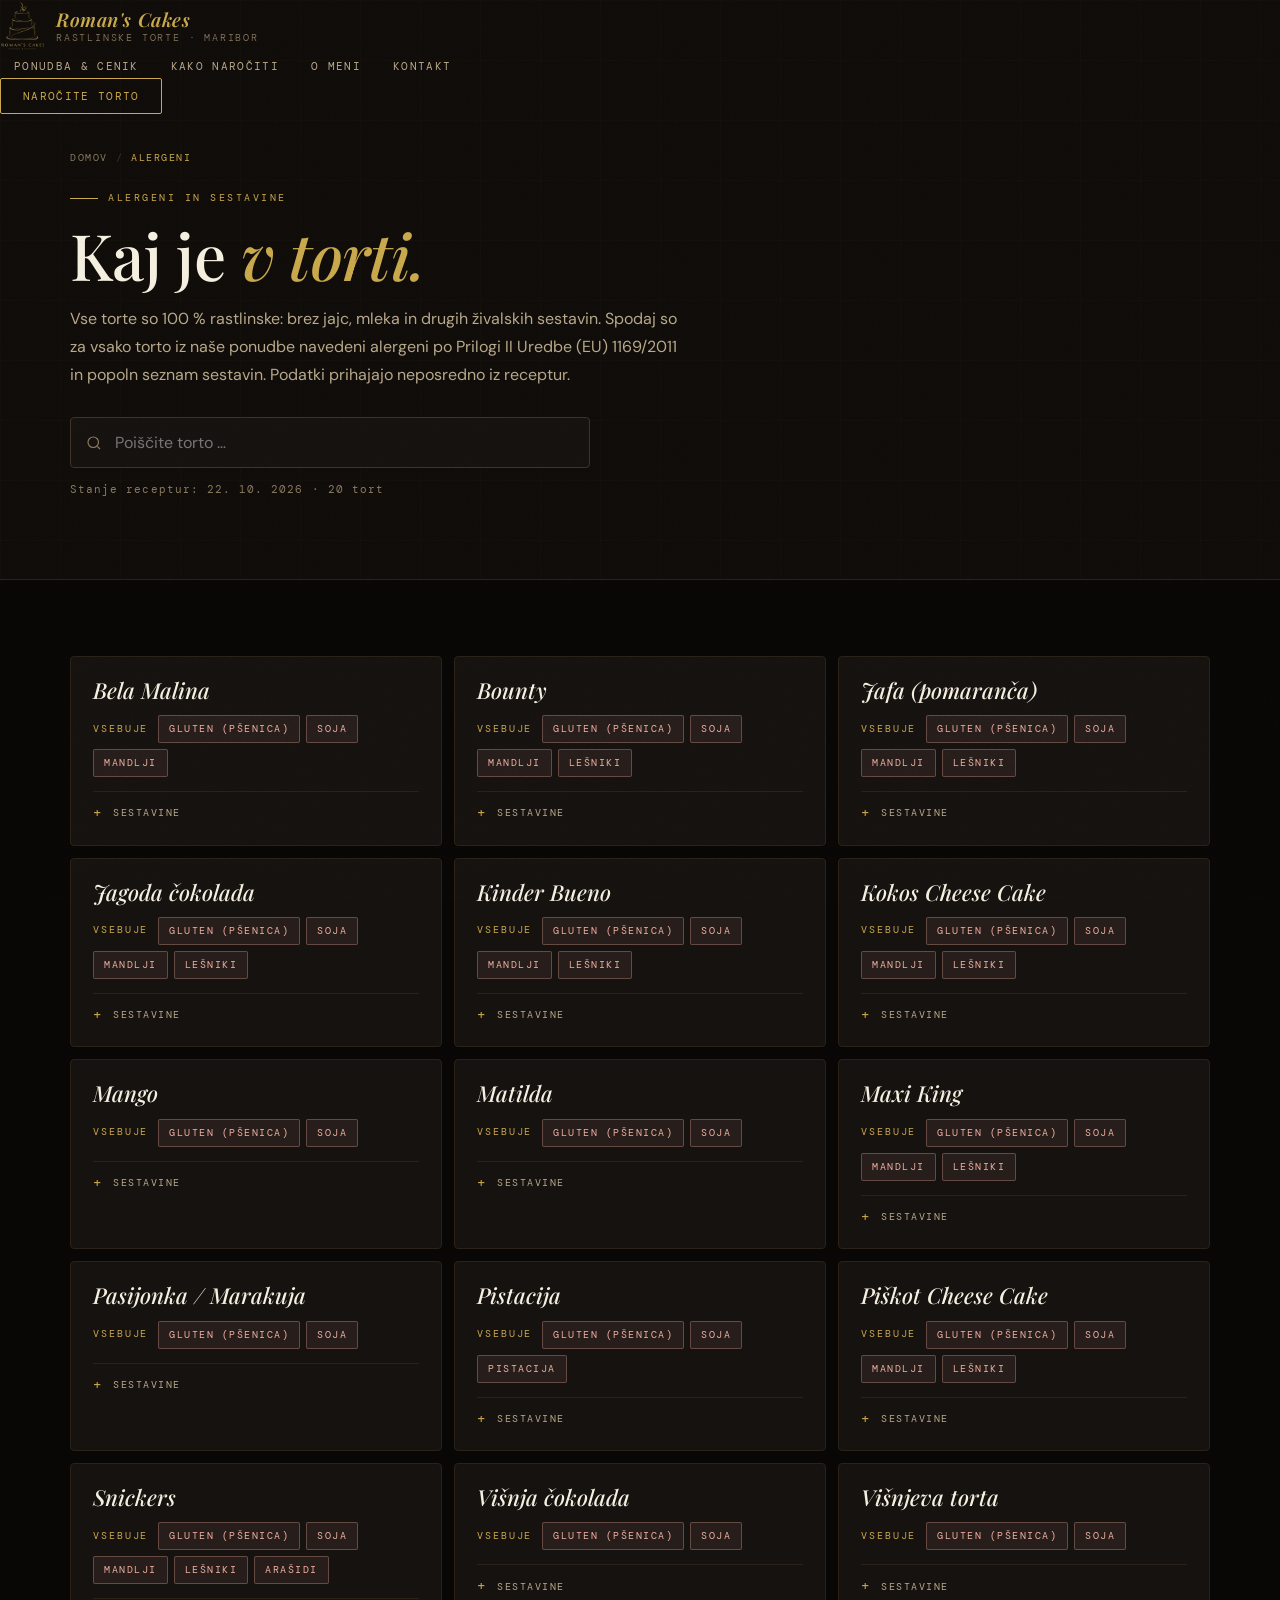
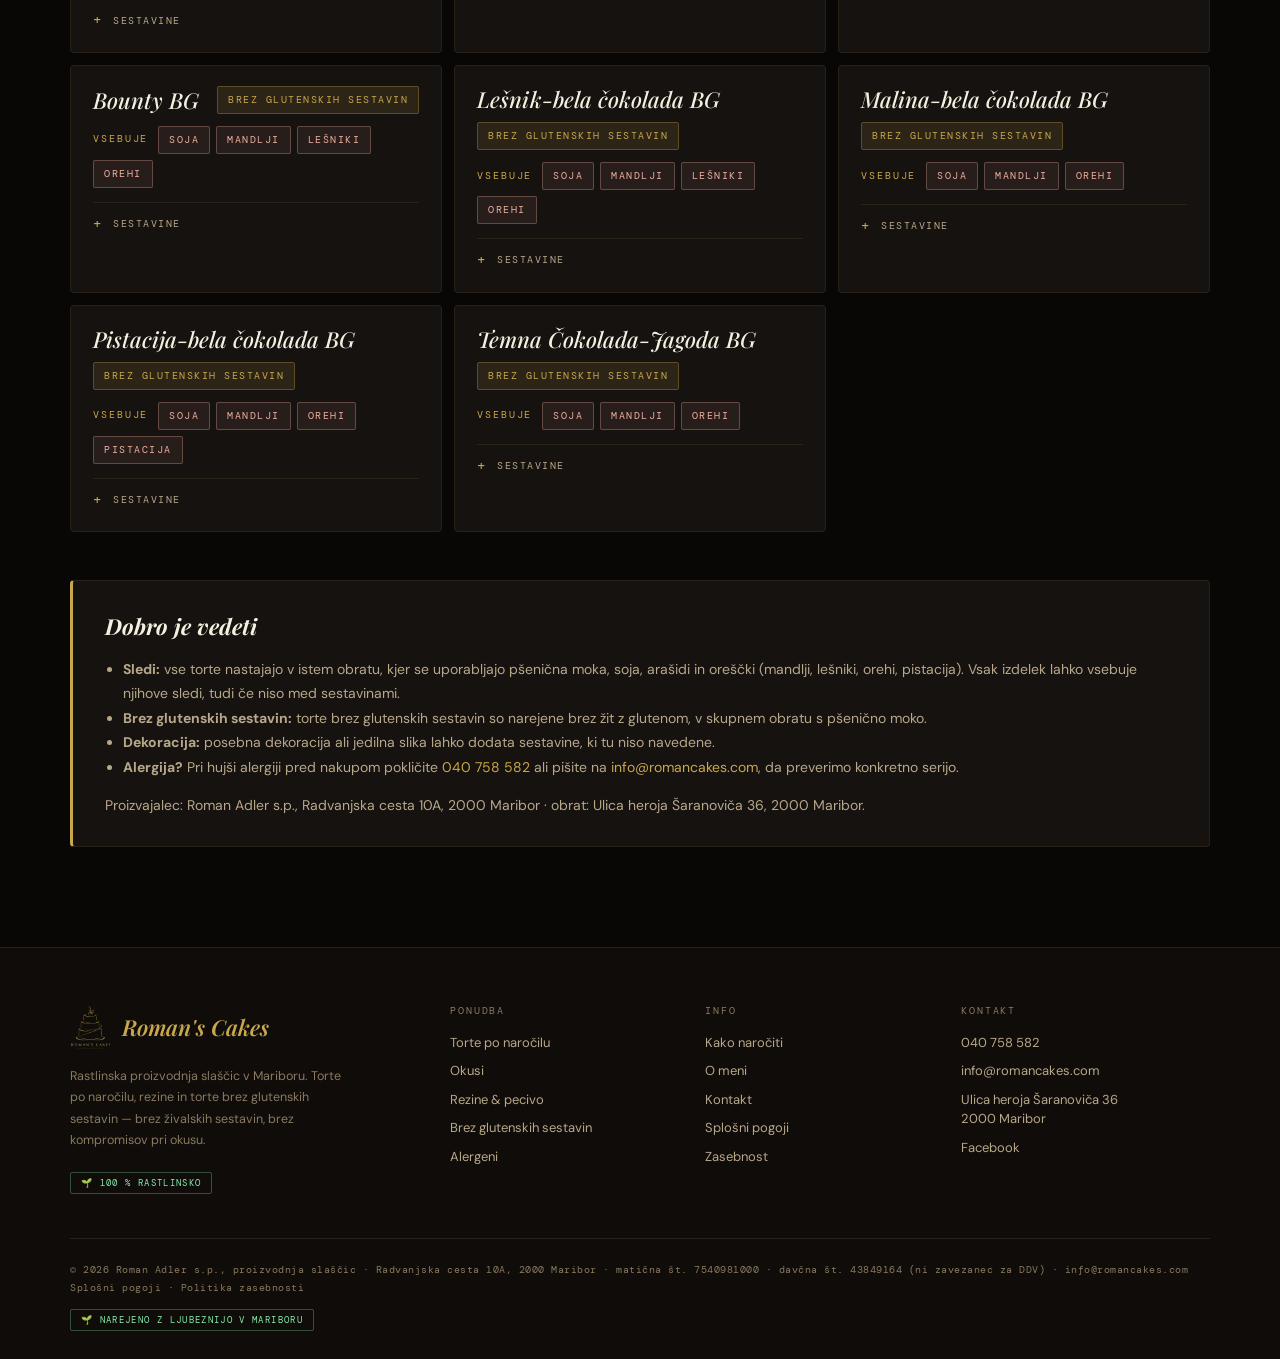
==== alergeni/index.html @ c15640c6 "feat: Cloudflare Web Analytics na vseh straneh Brez piškotkov, GDPR compliant.  Co-Authored-By: Clau" ====
<!DOCTYPE html>
<html lang="sl">
<head>
<meta charset="UTF-8"><meta name="viewport" content="width=device-width, initial-scale=1.0">
<title>Alergeni in sestavine — Roman's Cakes</title>
<meta name="description" content="Alergeni in sestavine rastlinskih tort Roman's Cakes po Uredbi (EU) 1169/2011. Podatki iz receptur, stanje 22. 10. 2026.">
<meta name="robots" content="noindex,follow">
<meta name="theme-color" content="#080705">
<meta property="og:url" content="https://romancakes.com/alergeni/">
<meta property="og:type" content="website">
<meta property="og:locale" content="sl_SI">
<meta name="twitter:card" content="summary_large_image">
<meta property="og:image" content="https://romancakes.com/slike/web/torta-lesnik.webp">
<link rel="canonical" href="https://romancakes.com/alergeni/">
<link rel="icon" href="../favicon.ico" sizes="any"><link rel="icon" href="../slike/web/icon-512.png" type="image/png"><link rel="apple-touch-icon" href="../slike/web/apple-touch-icon.png">
<link rel="preconnect" href="https://fonts.googleapis.com"><link rel="preconnect" href="https://fonts.gstatic.com" crossorigin>
<link href="https://fonts.googleapis.com/css2?family=Playfair+Display:ital,wght@0,400;0,500;0,600;0,800;1,400;1,600&family=DM+Sans:wght@300;400;500&family=DM+Mono:wght@300;400&display=swap" rel="stylesheet">
<link rel="stylesheet" href="../assets/site.css">
<style>
.page-hero p{max-width:620px}
.isk{margin:28px 0 0;position:relative;max-width:520px}
.isk input{width:100%;background:var(--bg2);border:1px solid var(--border2);border-radius:var(--r);color:var(--cream);font-family:var(--fb);font-size:16px;padding:14px 16px 14px 44px;outline:none;transition:border-color var(--tr)}
.isk input:focus{border-color:var(--gold)}
.isk svg{position:absolute;left:15px;top:50%;transform:translateY(-50%);width:18px;height:18px;stroke:var(--cream3);fill:none;stroke-width:1.6}
.kart-grid{display:grid;grid-template-columns:repeat(auto-fill,minmax(300px,1fr));gap:12px;margin-top:36px}
.kart{background:var(--bg2);border:1px solid var(--border);border-radius:var(--r);padding:20px 22px;scroll-margin-top:90px}
.kart:target{border-color:var(--gold);box-shadow:0 0 0 1px var(--gold)}
.kart.skrij{display:none}
.kart-h{display:flex;align-items:center;justify-content:space-between;gap:10px;flex-wrap:wrap;margin-bottom:12px}
.kart h2{font-family:var(--fd);font-size:22px;font-weight:500;font-style:italic;color:var(--cream);line-height:1.2}
.kart-al{display:flex;flex-wrap:wrap;gap:6px;align-items:center}
.kart-l{font-family:var(--fm);font-size:9.5px;letter-spacing:.2em;text-transform:uppercase;color:var(--gold);margin-right:4px}
.kart .tag{font-size:10px;padding:5px 10px}
.kart details{margin-top:14px;border-top:1px solid var(--border);padding-top:10px}
.kart summary{cursor:pointer;font-family:var(--fm);font-size:10px;letter-spacing:.15em;text-transform:uppercase;color:var(--cream2);list-style:none;display:flex;align-items:center;gap:8px}
.kart summary::-webkit-details-marker{display:none}
.kart summary::before{content:'+';color:var(--gold);font-size:14px;width:12px}
.kart details[open] summary::before{content:'–'}
.kart details p{font-size:13.5px;color:var(--cream2);line-height:1.7;margin-top:10px}
.kart details b{color:var(--cream);font-weight:500}
.nic{display:none;color:var(--cream2);font-size:15px;margin-top:30px}
.nic.pokazi{display:block}
.al-box{background:var(--bg2);border:1px solid var(--border);border-left:3px solid var(--gold);border-radius:var(--r);padding:28px 32px;margin-top:48px}
.al-box h3{font-family:var(--fd);font-style:italic;font-size:22px;color:var(--cream);margin-bottom:12px}
.al-box p,.al-box li{font-size:14px;color:var(--cream2);line-height:1.75}
.al-box ul{margin:8px 0 0 18px}
.al-box p+p{margin-top:10px}
.stanje{font-family:var(--fm);font-size:10.5px;letter-spacing:.1em;color:var(--cream3);margin-top:14px}
@media(max-width:700px){.al-box{padding:22px 20px}.kart{padding:18px}}
</style>
</head>
<body>
<div id="cur-dot" class="cursor" aria-hidden="true"></div><div id="cur-ring" class="cursor-ring" aria-hidden="true"></div>
<div id="grain" class="grain" aria-hidden="true"></div>

<nav id="nav">
  <div class="nav-inner">
    <a href="../" class="nav-logo" aria-label="Roman's Cakes — domov"><img src="../slike/web/logo-gold.png" alt="Roman's Cakes"><div class="nav-logo-text">Roman's Cakes<span>Rastlinske torte · Maribor</span></div></a>
    <ul class="nav-links">
      <li><a href="../ponudba/">Ponudba &amp; cenik</a></li>
      <li><a href="../narocilo/">Kako naročiti</a></li>
      <li><a href="../o-nas/">O meni</a></li>
      <li><a href="../kontakt/">Kontakt</a></li>
    </ul>
    <a href="../kontakt/" class="nav-cta">Naročite torto</a>
    <button class="nav-mb" aria-label="Odpri meni" aria-expanded="false" aria-controls="mnav"><span></span><span></span><span></span></button>
  </div>
</nav>
<div id="mnav"><a href="../ponudba/">Ponudba &amp; cenik</a><a href="../narocilo/">Kako naročiti</a><a href="../o-nas/">O meni</a><a href="../kontakt/">Kontakt</a><a href="../kontakt/" class="nav-cta">Naročite torto</a></div>

<main>
<div class="page-hero">
  <div class="wrap">
    <div class="breadcrumb"><a href="../">Domov</a><span>/</span><span class="cur">Alergeni</span></div>
    <div class="lbl">Alergeni in sestavine</div>
    <h1 class="hd">Kaj je <em>v torti.</em></h1>
    <p>Vse torte so 100 % rastlinske: brez jajc, mleka in drugih živalskih sestavin. Spodaj so za vsako torto iz naše ponudbe navedeni alergeni po Prilogi II Uredbe (EU) 1169/2011 in popoln seznam sestavin. Podatki prihajajo neposredno iz receptur.</p>
    <div class="isk"><svg viewBox="0 0 24 24" aria-hidden="true"><circle cx="11" cy="11" r="7"/><path d="m20 20-3.5-3.5"/></svg><input type="search" id="isk" placeholder="Poiščite torto …" aria-label="Iskanje torte" autocomplete="off"></div>
    <div class="stanje">Stanje receptur: 22. 10. 2026 · 20 tort</div>
  </div>
</div>

<section class="sec" style="padding-top:40px">
  <div class="wrap">
    <div class="kart-grid" id="kartice">
<article class="kart" id="bela-malina" data-ime="bela malina">
  <div class="kart-h"><h2>Bela Malina</h2></div>
  <div class="kart-al"><span class="kart-l">Vsebuje</span><span class="tag tag-a">gluten (pšenica)</span><span class="tag tag-a">soja</span><span class="tag tag-a">mandlji</span></div>
  <details><summary>Sestavine</summary><p><b>SMETANA</b>/<b>STEPANJE</b>, <b>MOKA BELA TIP 550</b>, Rastlinsko mleko (ovseno), Malina sadje, Kokosovo mleko, <b>BELA ČOKOLADA</b> (Kakavovo maslo, sladkor, maltodeksterin, <b>MANDLJEV </b>zdrob, emulator: lecitinsol, aroma vanilije), Fruttidor malina 70% (maline 70%, sladkor, voda, modificiran škrob, naravne arome, sredstvo za uravnavanje kislosti (<b>E330</b>), konzervans (<b>E202</b>)), Sladkor beli kristalni, Vanilin sladkor, Rastlinska rama (margarina), Pecilni prašek, Vinski kamen, Sončnično olje</p></details>
</article>
<article class="kart" id="bounty" data-ime="bounty">
  <div class="kart-h"><h2>Bounty</h2></div>
  <div class="kart-al"><span class="kart-l">Vsebuje</span><span class="tag tag-a">gluten (pšenica)</span><span class="tag tag-a">soja</span><span class="tag tag-a">mandlji</span><span class="tag tag-a">lešniki</span></div>
  <details><summary>Sestavine</summary><p><b>JOYCOVERTURE DARK</b> (rastlinske maščobe (kokos), sladkor, posnet kakav v prahu 12,5%, emulgator: <b>SOJIN </b>lecitin, arome. Lahko vsebuje sledi mleka in oreščkov), <b>SMETANA</b>/<b>STEPANJE</b>, <b>MOKA BELA TIP 550</b>, Rastlinsko mleko (ovseno), Kokosovo mleko, Granfrutta kokos pire (kokosova krema 58,6%, sladkor, glukozni sirup, kokosovi kosmiči 2,9%, maltodekstrin, rastlinska maščoba (kokos), alkohol, emulgatorji (<b>E471</b>, <b>E477</b>), zgoščevalci, sredstvo za uravnavanje kislosti (mlečna kislina), arome, grahove beljakovine, konzervans (kalijev sorbat). Lahko vsebuje sledi soje, mleka, jajc, <b>MANDLJEV</b>, <b>LEŠNIKOV</b>, <b>OREHOV </b>in <b>PISTACIJ</b>), Sladkor beli kristalni, Vanilin sladkor, <b>TEMNA COKOLADA</b> (rastlinske maščobe (kokos), sladkor, posnet kakav v prahu 12,5%, emulgator: <b>SOJIN </b>lecitin, arome. Lahko vsebuje sledi mleka in oreščkov), <b>JOYCREAM BITTER COKOLADA</b> (sladkor, rastlinska olja (sončnica), posnet kakav v prahu 19%, <b>MANDLJI</b>, <b>LEŠNIKI</b>, emulgator: <b>SOJIN </b>lecitin, arome. Lahko vsebuje sledi mleka in drugih oreščkov), Kokosova moka, Rastlinska rama (margarina), Pecilni prašek, Vinski kamen, Sončnično olje</p></details>
</article>
<article class="kart" id="jafa-pomaranca" data-ime="jafa (pomaranča)">
  <div class="kart-h"><h2>Jafa (pomaranča)</h2></div>
  <div class="kart-al"><span class="kart-l">Vsebuje</span><span class="tag tag-a">gluten (pšenica)</span><span class="tag tag-a">soja</span><span class="tag tag-a">mandlji</span><span class="tag tag-a">lešniki</span></div>
  <details><summary>Sestavine</summary><p><b>MOKA BELA TIP 550</b>, Rastlinsko mleko (ovseno), Sladkor beli kristalni, Vanilin sladkor, Rastlinska rama (margarina), <b>JOYCREAM BITTER COKOLADA</b> (sladkor, rastlinska olja (sončnica), posnet kakav v prahu 19%, <b>MANDLJI</b>, <b>LEŠNIKI</b>, emulgator: <b>SOJIN </b>lecitin, arome. Lahko vsebuje sledi mleka in drugih oreščkov), Pecilni prašek, Vinski kamen, Sončnično olje</p></details>
</article>
<article class="kart" id="jagoda-cokolada" data-ime="jagoda čokolada">
  <div class="kart-h"><h2>Jagoda čokolada</h2></div>
  <div class="kart-al"><span class="kart-l">Vsebuje</span><span class="tag tag-a">gluten (pšenica)</span><span class="tag tag-a">soja</span><span class="tag tag-a">mandlji</span><span class="tag tag-a">lešniki</span></div>
  <details><summary>Sestavine</summary><p><b>SMETANA</b>/<b>STEPANJE</b>, <b>MOKA BELA TIP 550</b>, Rastlinsko mleko (ovseno), <b>TEMNA COKOLADA</b> (rastlinske maščobe (kokos), sladkor, posnet kakav v prahu 12,5%, emulgator: <b>SOJIN </b>lecitin, arome. Lahko vsebuje sledi mleka in oreščkov), Jagoda sadje (zamrznjeno), Sladkor beli kristalni, Vanilin sladkor, <b>JOYCOVERTURE DARK</b> (rastlinske maščobe (kokos), sladkor, posnet kakav v prahu 12,5%, emulgator: <b>SOJIN </b>lecitin, arome. Lahko vsebuje sledi mleka in oreščkov), <b>JOYCREAM BITTER COKOLADA</b> (sladkor, rastlinska olja (sončnica), posnet kakav v prahu 19%, <b>MANDLJI</b>, <b>LEŠNIKI</b>, emulgator: <b>SOJIN </b>lecitin, arome. Lahko vsebuje sledi mleka in drugih oreščkov), Fruttidor jagodna marmelada 70% (jagode 70%, sladkor, voda, modificiran škrob, sredstvo za uravnavanje kislosti (<b>E330</b>), arome, konzervans (<b>E202</b>), barvilo (<b>E120</b>)), Rastlinska rama (margarina), Pecilni prašek, Vinski kamen, Sončnično olje</p></details>
</article>
<article class="kart" id="kinder-bueno" data-ime="kinder bueno">
  <div class="kart-h"><h2>Kinder Bueno</h2></div>
  <div class="kart-al"><span class="kart-l">Vsebuje</span><span class="tag tag-a">gluten (pšenica)</span><span class="tag tag-a">soja</span><span class="tag tag-a">mandlji</span><span class="tag tag-a">lešniki</span></div>
  <details><summary>Sestavine</summary><p><b>SMETANA</b>/<b>STEPANJE</b>, <b>MOKA BELA TIP 550</b>, Rastlinsko mleko (ovseno), Kokosovo mleko, <b>JOYPASTE NOCCIOLINA</b> (<b>LEŠNIK</b>) 100% (pražene <b>LEŠNIKE 100</b> %. Lahko vsebuje sledi drugih oreščkov), <b>JOYCREAM BITTER COKOLADA</b> (sladkor, rastlinska olja (sončnica), posnet kakav v prahu 19%, <b>MANDLJI</b>, <b>LEŠNIKI</b>, emulgator: <b>SOJIN </b>lecitin, arome. Lahko vsebuje sledi mleka in drugih oreščkov), Sladkor beli kristalni, Vanilin sladkor, <b>DROBLJENI LEŠNIKI</b>, Rastlinska rama (margarina), <b>SLADKOR MLETI</b>, Pecilni prašek, Vinski kamen, Sončnično olje</p></details>
</article>
<article class="kart" id="kokos-cheese-cake" data-ime="kokos cheese cake">
  <div class="kart-h"><h2>Kokos Cheese Cake</h2></div>
  <div class="kart-al"><span class="kart-l">Vsebuje</span><span class="tag tag-a">gluten (pšenica)</span><span class="tag tag-a">soja</span><span class="tag tag-a">mandlji</span><span class="tag tag-a">lešniki</span></div>
  <details><summary>Sestavine</summary><p>Kokosova moka, <b>SMETANA</b>/<b>STEPANJE</b>, Kokosovo mleko, <b>KEKSI PETIT</b>, Spekulatius, <b>JOYCREAM BITTER COKOLADA</b> (sladkor, rastlinska olja (sončnica), posnet kakav v prahu 19%, <b>MANDLJI</b>, <b>LEŠNIKI</b>, emulgator: <b>SOJIN </b>lecitin, arome. Lahko vsebuje sledi mleka in drugih oreščkov), Datelji, Kokosovo olje</p></details>
</article>
<article class="kart" id="mango" data-ime="mango">
  <div class="kart-h"><h2>Mango</h2></div>
  <div class="kart-al"><span class="kart-l">Vsebuje</span><span class="tag tag-a">gluten (pšenica)</span><span class="tag tag-a">soja</span></div>
  <details><summary>Sestavine</summary><p><b>SMETANA</b>/<b>STEPANJE</b>, <b>MOKA BELA TIP 550</b>, Rastlinsko mleko (ovseno), Granfrutta Mango (pasta, <b>MEC 3</b>) (Zmrznjen mango Alfonso pire (72 %), sladkor, glukozni sirup, rastlinske vlaknine (inulin), maltodekstrin, gostilo: tara gumi, ksantan gumi, sredstvo za uravnavanje kislosti: citronska kislina, jabolčna kislina, barvilo: kurkumin, izvleček paprike, naravne arome, konzervans: kalijev sorbat. Lahko vsebuje sledi soje, mleka, jajc, <b>MANDLJEV</b>, <b>LEŠNIKOV</b>, <b>OREHOV </b>in <b>PISTACIJ</b>), Sladkor beli kristalni, Vanilin sladkor, Rastlinska rama (margarina), Pecilni prašek, Vinski kamen, Sončnično olje</p></details>
</article>
<article class="kart" id="matilda" data-ime="matilda">
  <div class="kart-h"><h2>Matilda</h2></div>
  <div class="kart-al"><span class="kart-l">Vsebuje</span><span class="tag tag-a">gluten (pšenica)</span><span class="tag tag-a">soja</span></div>
  <details><summary>Sestavine</summary><p><b>MOKA BELA TIP 550</b>, Rastlinsko mleko (ovseno), <b>SMETANA</b>/<b>STEPANJE</b>, Sladkor beli kristalni, Kokosovo mleko, <b>TEMNA COKOLADA</b> (rastlinske maščobe (kokos), sladkor, posnet kakav v prahu 12,5%, emulgator: <b>SOJIN </b>lecitin, arome. Lahko vsebuje sledi mleka in oreščkov), Vanilin sladkor, Rastlinska rama (margarina), Kakav 100% v prahu, Pecilni prašek, Vinski kamen, Soda bikarbona</p></details>
</article>
<article class="kart" id="maxi-king" data-ime="maxi king">
  <div class="kart-h"><h2>Maxi King</h2></div>
  <div class="kart-al"><span class="kart-l">Vsebuje</span><span class="tag tag-a">gluten (pšenica)</span><span class="tag tag-a">soja</span><span class="tag tag-a">mandlji</span><span class="tag tag-a">lešniki</span></div>
  <details><summary>Sestavine</summary><p><b>SMETANA</b>/<b>STEPANJE</b>, <b>MOKA BELA TIP 550</b>, Rastlinsko mleko (ovseno), Kokosovo mleko, Karamela, Sladkor beli kristalni, <b>DROBLJENI LEŠNIKI</b>, Vanilin sladkor, <b>TEMNA COKOLADA</b> (rastlinske maščobe (kokos), sladkor, posnet kakav v prahu 12,5%, emulgator: <b>SOJIN </b>lecitin, arome. Lahko vsebuje sledi mleka in oreščkov), <b>JOYCREAM BITTER COKOLADA</b> (sladkor, rastlinska olja (sončnica), posnet kakav v prahu 19%, <b>MANDLJI</b>, <b>LEŠNIKI</b>, emulgator: <b>SOJIN </b>lecitin, arome. Lahko vsebuje sledi mleka in drugih oreščkov), <b>JOYCOVERTURE DARK</b> (rastlinske maščobe (kokos), sladkor, posnet kakav v prahu 12,5%, emulgator: <b>SOJIN </b>lecitin, arome. Lahko vsebuje sledi mleka in oreščkov), <b>BELA ČOKOLADA</b> (Kakavovo maslo, sladkor, maltodeksterin, <b>MANDLJEV </b>zdrob, emulator: lecitinsol, aroma vanilije), Rastlinska rama (margarina), Pecilni prašek, Vinski kamen, Sončnično olje</p></details>
</article>
<article class="kart" id="pasijonka-marakuja" data-ime="pasijonka / marakuja">
  <div class="kart-h"><h2>Pasijonka / Marakuja</h2></div>
  <div class="kart-al"><span class="kart-l">Vsebuje</span><span class="tag tag-a">gluten (pšenica)</span><span class="tag tag-a">soja</span></div>
  <details><summary>Sestavine</summary><p><b>SMETANA</b>/<b>STEPANJE</b>, <b>MOKA BELA TIP 550</b>, Rastlinsko mleko (ovseno), Granfrutta Marakuja (pasta, <b>MEC 3</b>) (Zmrznjena kaša marakuje (46,2 %), sladkor, glukozni sirup, maltodekstrin, rastlinske vlaknine (inulin), gostilo: pektin in tara gumi, naravne arome, sredstvo za uravnavanje kislosti: jabolčna kislina, konzervans: kalijev sorbat, barvila: karoteni. Lahko vsebuje sledi soje, mleka, jajc, <b>MANDLJEV</b>, <b>LEŠNIKOV</b>, <b>OREHOV </b>in <b>PISTACIJ</b>), Sladkor beli kristalni, Vanilin sladkor, Rastlinska rama (margarina), Pecilni prašek, Vinski kamen, Sončnično olje</p></details>
</article>
<article class="kart" id="pistacija" data-ime="pistacija">
  <div class="kart-h"><h2>Pistacija</h2></div>
  <div class="kart-al"><span class="kart-l">Vsebuje</span><span class="tag tag-a">gluten (pšenica)</span><span class="tag tag-a">soja</span><span class="tag tag-a">pistacija</span></div>
  <details><summary>Sestavine</summary><p><b>SMETANA</b>/<b>STEPANJE</b>, <b>MOKA BELA TIP 550</b>, Rastlinsko mleko (ovseno), Kokosovo mleko, <b>JOYPASTE PISTACIJA 100</b> % <b>X 1 KG</b> (pražene <b>PISTACIJE 100</b> %. Lahko vsebuje sledi drugih oreščkov), Sladkor beli kristalni, Vanilin sladkor, Rastlinska rama (margarina), Pecilni prašek, Vinski kamen, Sončnično olje</p></details>
</article>
<article class="kart" id="piskot-cheese-cake" data-ime="piškot cheese cake">
  <div class="kart-h"><h2>Piškot Cheese Cake</h2></div>
  <div class="kart-al"><span class="kart-l">Vsebuje</span><span class="tag tag-a">gluten (pšenica)</span><span class="tag tag-a">soja</span><span class="tag tag-a">mandlji</span><span class="tag tag-a">lešniki</span></div>
  <details><summary>Sestavine</summary><p><b>SMETANA</b>/<b>STEPANJE</b>, Kokosovo mleko, Spekulatius, <b>KEKSI PETIT</b>, <b>JOYCREAM BITTER COKOLADA</b> (sladkor, rastlinska olja (sončnica), posnet kakav v prahu 19%, <b>MANDLJI</b>, <b>LEŠNIKI</b>, emulgator: <b>SOJIN </b>lecitin, arome. Lahko vsebuje sledi mleka in drugih oreščkov), Kokosovo olje</p></details>
</article>
<article class="kart" id="snickers" data-ime="snickers">
  <div class="kart-h"><h2>Snickers</h2></div>
  <div class="kart-al"><span class="kart-l">Vsebuje</span><span class="tag tag-a">gluten (pšenica)</span><span class="tag tag-a">soja</span><span class="tag tag-a">mandlji</span><span class="tag tag-a">lešniki</span><span class="tag tag-a">arašidi</span></div>
  <details><summary>Sestavine</summary><p><b>SMETANA</b>/<b>STEPANJE</b>, <b>MOKA BELA TIP 550</b>, Rastlinsko mleko (ovseno), <b>ARAŠIDOVO MASLO</b>, Karamela, Sladkor beli kristalni, Vanilin sladkor, <b>JOYCREAM BITTER COKOLADA</b> (sladkor, rastlinska olja (sončnica), posnet kakav v prahu 19%, <b>MANDLJI</b>, <b>LEŠNIKI</b>, emulgator: <b>SOJIN </b>lecitin, arome. Lahko vsebuje sledi mleka in drugih oreščkov), Rastlinska rama (margarina), <b>ARAŠIDI</b>, Pecilni prašek, Vinski kamen, Sončnično olje</p></details>
</article>
<article class="kart" id="visnja-cokolada" data-ime="višnja čokolada">
  <div class="kart-h"><h2>Višnja čokolada</h2></div>
  <div class="kart-al"><span class="kart-l">Vsebuje</span><span class="tag tag-a">gluten (pšenica)</span><span class="tag tag-a">soja</span></div>
  <details><summary>Sestavine</summary><p><b>MOKA BELA TIP 550</b>, Rastlinsko mleko (ovseno), Sladkor beli kristalni, Vanilin sladkor, <b>TEMNA COKOLADA</b> (rastlinske maščobe (kokos), sladkor, posnet kakav v prahu 12,5%, emulgator: <b>SOJIN </b>lecitin, arome. Lahko vsebuje sledi mleka in oreščkov), Rastlinska rama (margarina), Pecilni prašek, Vinski kamen, Sončnično olje, <b>SMETANA</b>/<b>STEPANJE</b>, Fruttidor Višnja (amarena) 70% (amarene (višnje) 70%, sladkor, voda)</p></details>
</article>
<article class="kart" id="visnjeva-torta" data-ime="višnjeva torta">
  <div class="kart-h"><h2>Višnjeva torta</h2></div>
  <div class="kart-al"><span class="kart-l">Vsebuje</span><span class="tag tag-a">gluten (pšenica)</span><span class="tag tag-a">soja</span></div>
  <details><summary>Sestavine</summary><p><b>MOKA BELA TIP 550</b>, Rastlinsko mleko (ovseno), Sladkor beli kristalni, Vanilin sladkor, Rastlinska rama (margarina), Pecilni prašek, Vinski kamen, Sončnično olje, Fruttidor Višnja (amarena) 70% (amarene (višnje) 70%, sladkor, voda), <b>SMETANA</b>/<b>STEPANJE</b></p></details>
</article>
<article class="kart" id="bounty-bg" data-ime="bounty bg">
  <div class="kart-h"><h2>Bounty BG</h2><span class="tag tag-g">brez glutenskih sestavin</span></div>
  <div class="kart-al"><span class="kart-l">Vsebuje</span><span class="tag tag-a">soja</span><span class="tag tag-a">mandlji</span><span class="tag tag-a">lešniki</span><span class="tag tag-a">orehi</span></div>
  <details><summary>Sestavine</summary><p>Kokosovo mleko, <b>SMETANA</b>/<b>STEPANJE</b>, Granfrutta kokos pire (kokosova krema 58,6%, sladkor, glukozni sirup, kokosovi kosmiči 2,9%, maltodekstrin, rastlinska maščoba (kokos), alkohol, emulgatorji (<b>E471</b>, <b>E477</b>), zgoščevalci, sredstvo za uravnavanje kislosti (mlečna kislina), arome, grahove beljakovine, konzervans (kalijev sorbat). Lahko vsebuje sledi soje, mleka, jajc, <b>MANDLJEV</b>, <b>LEŠNIKOV</b>, <b>OREHOV </b>in <b>PISTACIJ</b>), <b>OREHI MLETI</b>, <b>MLETI MANDLJI</b>, Kokosova moka, <b>JOYCREAM BITTER COKOLADA</b> (sladkor, rastlinska olja (sončnica), posnet kakav v prahu 19%, <b>MANDLJI</b>, <b>LEŠNIKI</b>, emulgator: <b>SOJIN </b>lecitin, arome. Lahko vsebuje sledi mleka in drugih oreščkov), Kokosovo olje, Datelji</p></details>
</article>
<article class="kart" id="lesnik-bela-cokolada-bg" data-ime="lešnik-bela čokolada bg">
  <div class="kart-h"><h2>Lešnik-bela čokolada BG</h2><span class="tag tag-g">brez glutenskih sestavin</span></div>
  <div class="kart-al"><span class="kart-l">Vsebuje</span><span class="tag tag-a">soja</span><span class="tag tag-a">mandlji</span><span class="tag tag-a">lešniki</span><span class="tag tag-a">orehi</span></div>
  <details><summary>Sestavine</summary><p><b>BELA ČOKOLADA</b> (Kakavovo maslo, sladkor, maltodeksterin, <b>MANDLJEV </b>zdrob, emulator: lecitinsol, aroma vanilije), <b>SMETANA</b>/<b>STEPANJE</b>, Kokosovo mleko, <b>MLETI MANDLJI</b>, <b>OREHI MLETI</b>, <b>SLADKOR MLETI</b>, Datelji, Kokosovo olje, <b>JOYPASTE NOCCIOLINA</b> (<b>LEŠNIK</b>) 100% (pražene <b>LEŠNIKE 100</b> %. Lahko vsebuje sledi drugih oreščkov)</p></details>
</article>
<article class="kart" id="malina-bela-cokolada-bg" data-ime="malina-bela čokolada bg">
  <div class="kart-h"><h2>Malina-bela čokolada BG</h2><span class="tag tag-g">brez glutenskih sestavin</span></div>
  <div class="kart-al"><span class="kart-l">Vsebuje</span><span class="tag tag-a">soja</span><span class="tag tag-a">mandlji</span><span class="tag tag-a">orehi</span></div>
  <details><summary>Sestavine</summary><p><b>BELA ČOKOLADA</b> (Kakavovo maslo, sladkor, maltodeksterin, <b>MANDLJEV </b>zdrob, emulator: lecitinsol, aroma vanilije), Kokosovo mleko, Fruttidor malina 70% (maline 70%, sladkor, voda, modificiran škrob, naravne arome, sredstvo za uravnavanje kislosti (<b>E330</b>), konzervans (<b>E202</b>)), <b>MLETI MANDLJI</b>, <b>OREHI MLETI</b>, Kokosova moka, Kokosovo olje, Datelji</p></details>
</article>
<article class="kart" id="pistacija-bela-cokolada-bg" data-ime="pistacija-bela čokolada bg">
  <div class="kart-h"><h2>Pistacija-bela čokolada BG</h2><span class="tag tag-g">brez glutenskih sestavin</span></div>
  <div class="kart-al"><span class="kart-l">Vsebuje</span><span class="tag tag-a">soja</span><span class="tag tag-a">mandlji</span><span class="tag tag-a">orehi</span><span class="tag tag-a">pistacija</span></div>
  <details><summary>Sestavine</summary><p><b>BELA ČOKOLADA</b> (Kakavovo maslo, sladkor, maltodeksterin, <b>MANDLJEV </b>zdrob, emulator: lecitinsol, aroma vanilije), Kokosovo mleko, <b>MLETI MANDLJI</b>, <b>OREHI MLETI</b>, <b>JOYPASTE PISTACIJA 100</b> % <b>X 1 KG</b> (pražene <b>PISTACIJE 100</b> %. Lahko vsebuje sledi drugih oreščkov), Kokosova moka, Kokosovo olje, Datelji</p></details>
</article>
<article class="kart" id="temna-cokolada-jagoda-bg" data-ime="temna čokolada-jagoda bg">
  <div class="kart-h"><h2>Temna Čokolada-Jagoda BG</h2><span class="tag tag-g">brez glutenskih sestavin</span></div>
  <div class="kart-al"><span class="kart-l">Vsebuje</span><span class="tag tag-a">soja</span><span class="tag tag-a">mandlji</span><span class="tag tag-a">orehi</span></div>
  <details><summary>Sestavine</summary><p><b>SMETANA</b>/<b>STEPANJE</b>, Kokosovo mleko, <b>JAGODE MODIMA GOJENE ZAM</b>, <b>TEMNA COKOLADA</b> (rastlinske maščobe (kokos), sladkor, posnet kakav v prahu 12,5%, emulgator: <b>SOJIN </b>lecitin, arome. Lahko vsebuje sledi mleka in oreščkov), <b>MLETI MANDLJI</b>, <b>OREHI MLETI</b>, Kokosova moka, Kokosovo olje, Datelji</p></details>
</article>
    </div>
    <p class="nic" id="nic">Te torte ni na seznamu. Vprašajte osebje ali nas pokličite na <a href="tel:+38640758582" style="color:var(--gold)">040 758 582</a>.</p>

    <div class="al-box" id="opombe">
      <h3>Dobro je vedeti</h3>
      <ul>
        <li><strong>Sledi:</strong> vse torte nastajajo v istem obratu, kjer se uporabljajo pšenična moka, soja, arašidi in oreščki (mandlji, lešniki, orehi, pistacija). Vsak izdelek lahko vsebuje njihove sledi, tudi če niso med sestavinami.</li>
        <li><strong>Brez glutenskih sestavin:</strong> torte brez glutenskih sestavin so narejene brez žit z glutenom, v skupnem obratu s pšenično moko.</li>
        <li><strong>Dekoracija:</strong> posebna dekoracija ali jedilna slika lahko dodata sestavine, ki tu niso navedene.</li>
        <li><strong>Alergija?</strong> Pri hujši alergiji pred nakupom pokličite <a href="tel:+38640758582" style="color:var(--gold)">040 758 582</a> ali pišite na <a href="mailto:info@romancakes.com" style="color:var(--gold)">info@romancakes.com</a>, da preverimo konkretno serijo.</li>
      </ul>
      <p style="margin-top:14px">Proizvajalec: Roman Adler s.p., Radvanjska cesta 10A, 2000 Maribor · obrat: Ulica heroja Šaranoviča 36, 2000 Maribor.</p>
    </div>
  </div>
</section>
</main>

<footer>
  <div class="wrap">
    <div class="footer-grid">
      <div><div class="footer-brand"><img src="../slike/web/logo-gold.png" alt="Roman's Cakes"><b>Roman's Cakes</b></div><p class="footer-desc">Rastlinska proizvodnja slaščic v Mariboru. Torte po naročilu, rezine in torte brez glutenskih sestavin — brez živalskih sestavin, brez kompromisov pri okusu.</p><div style="margin-top:16px"><span class="vegan-badge">🌱 100 % rastlinsko</span></div></div>
      <div><div class="footer-h">Ponudba</div><ul class="footer-links"><li><a href="../ponudba/#torte">Torte po naročilu</a></li><li><a href="../ponudba/#okusi">Okusi</a></li><li><a href="../ponudba/#rezine">Rezine &amp; pecivo</a></li><li><a href="../ponudba/#brezglutensko">Brez glutenskih sestavin</a></li><li><a href="./">Alergeni</a></li></ul></div>
      <div><div class="footer-h">Info</div><ul class="footer-links"><li><a href="../narocilo/">Kako naročiti</a></li><li><a href="../o-nas/">O meni</a></li><li><a href="../kontakt/">Kontakt</a></li><li><a href="../pogoji/">Splošni pogoji</a></li><li><a href="../zasebnost/">Zasebnost</a></li></ul></div>
      <div><div class="footer-h">Kontakt</div><ul class="footer-links"><li><a href="tel:+38640758582">040 758 582</a></li><li><a href="mailto:info@romancakes.com">info@romancakes.com</a></li><li>Ulica heroja Šaranoviča 36<br>2000 Maribor</li><li><a href="https://www.facebook.com/romanvegancakes" target="_blank" rel="noopener">Facebook</a></li></ul></div>
    </div>
    <div class="footer-bottom"><div class="footer-copy">© <span data-year>2026</span> Roman Adler s.p., proizvodnja slaščic · Radvanjska cesta 10A, 2000 Maribor · matična št. 7540981000 · davčna št. 43849164 (ni zavezanec za DDV) · info@romancakes.com<br><a href="../pogoji/">Splošni pogoji</a> · <a href="../zasebnost/">Politika zasebnosti</a></div><div class="vegan-badge">🌱 Narejeno z ljubeznijo v Mariboru</div></div>
  </div>
</footer>
<script src="../assets/site.js" defer></script>
<script>
(function(){
  var i=document.getElementById('isk'),k=document.querySelectorAll('.kart'),n=document.getElementById('nic');
  function norm(s){return s.toLowerCase().normalize('NFD').replace(/[\u0300-\u036f]/g,'');}
  i.addEventListener('input',function(){
    var q=norm(i.value.trim()),vid=0;
    k.forEach(function(e){var z=!q||norm(e.dataset.ime).indexOf(q)>-1;e.classList.toggle('skrij',!z);if(z)vid++;});
    n.classList.toggle('pokazi',vid===0);
  });
})();
</script>
<!-- Cloudflare Web Analytics --><script type='module' src='https://static.cloudflareinsights.com/beacon.min.js' data-cf-beacon='{"token": "7ed55e5bab9a4c5582dab059dba5359e"}'></script><!-- End Cloudflare Web Analytics -->
</body>
</html>
---- assets/site.css ----
/* Roman's Cakes — skupni slog za vse strani */
:root{
  --bg0:#080705;--bg1:#0f0c09;--bg2:#161210;--bg3:#1d1814;--bg4:#252019;
  --border:#2a2218;--border2:#3d3326;
  --gold:#c9a84c;--gold2:#e8c96d;--golda:rgba(201,168,76,.12);--goldg:rgba(201,168,76,.25);
  --cream:#f5efe0;--cream2:#b8a88a;--cream3:#8a7a60;
  --green:#86efac;
  --fd:'Playfair Display',Georgia,serif;--fb:'DM Sans',system-ui,sans-serif;--fm:'DM Mono',ui-monospace,monospace;
  --r:4px;--rl:10px;--tr:220ms ease;
}
*,*::before,*::after{box-sizing:border-box;margin:0;padding:0}
html{font-size:16px;scroll-behavior:smooth;-webkit-text-size-adjust:100%}
body{background:var(--bg0);color:var(--cream);font-family:var(--fb);font-weight:400;line-height:1.6;overflow-x:hidden}
::-webkit-scrollbar{width:3px}::-webkit-scrollbar-track{background:var(--bg1)}::-webkit-scrollbar-thumb{background:var(--border2)}
a{text-decoration:none;color:inherit}
img{display:block;max-width:100%;height:auto}
button{font:inherit;color:inherit}
:focus-visible{outline:2px solid var(--gold);outline-offset:3px}
.sr{position:absolute;width:1px;height:1px;overflow:hidden;clip:rect(0 0 0 0);white-space:nowrap}

/* Kazalec po meri samo na napravah z miško */
#cur-dot,#cur-ring{display:none}
@media(hover:hover) and (pointer:fine){
  body.cur,body.cur *{cursor:none!important}
  #cur-dot{display:block;position:fixed;left:-50px;top:-50px;width:7px;height:7px;background:var(--gold);border-radius:50%;pointer-events:none;z-index:99999;transform:translate(-50%,-50%);transition:width 200ms,height 200ms,background 200ms}
  #cur-ring{display:block;position:fixed;left:-50px;top:-50px;width:36px;height:36px;border:1px solid rgba(201,168,76,.55);border-radius:50%;pointer-events:none;z-index:99998;transform:translate(-50%,-50%);transition:width 350ms cubic-bezier(.22,1,.36,1),height 350ms cubic-bezier(.22,1,.36,1)}
  body.ch #cur-dot{width:14px;height:14px;background:var(--gold2)}
  body.ch #cur-ring{width:52px;height:52px;border-color:rgba(201,168,76,.35)}
  body.cc #cur-dot{transform:translate(-50%,-50%) scale(.5)}
}
/* Zrno: majhen ponavljajoč vzorec namesto polnozaslonskega platna */
#grain{position:fixed;inset:0;z-index:99990;pointer-events:none;opacity:.045;mix-blend-mode:overlay;background-repeat:repeat;background-size:200px 200px}
#pg-overlay{position:fixed;inset:0;background:var(--gold);z-index:9997;transform:scaleX(0);transform-origin:left;pointer-events:none}

/* NAV */
#nav{position:fixed;top:0;left:0;right:0;z-index:999;transition:background 300ms,border-color 300ms;border-bottom:1px solid transparent}
#nav.s{background:rgba(8,7,5,.92);backdrop-filter:blur(20px);-webkit-backdrop-filter:blur(20px);border-bottom-color:var(--border)}
.nav-i{display:flex;align-items:center;justify-content:space-between;height:68px;padding:0 40px;max-width:1320px;margin:0 auto;gap:16px}
.nav-logo{display:flex;align-items:center;gap:12px;min-width:0}
.nav-logo img{width:44px;height:52px;object-fit:contain;flex-shrink:0}
.nav-logo-text{font-family:var(--fd);font-size:19px;font-weight:600;font-style:italic;color:var(--gold);letter-spacing:.03em;line-height:1.1;white-space:nowrap}
.nav-logo-text span{font-style:normal;font-weight:300;color:var(--cream3);font-size:10px;display:block;letter-spacing:.18em;font-family:var(--fm);text-transform:uppercase;margin-top:3px}
.nav-links{display:flex;align-items:center;gap:4px;list-style:none}
.nav-links a{display:block;padding:6px 14px;font-family:var(--fm);font-size:11px;letter-spacing:.12em;text-transform:uppercase;color:var(--cream2);border-radius:var(--r);transition:all var(--tr)}
.nav-links a:hover,.nav-links a.active{color:var(--cream);background:var(--bg3)}
.nav-links a.active{color:var(--gold)}
.nav-cta{font-family:var(--fm);font-size:11px;letter-spacing:.12em;text-transform:uppercase;padding:10px 22px;border:1px solid var(--gold);color:var(--gold);border-radius:2px;transition:all var(--tr);background:transparent;white-space:nowrap}
.nav-cta:hover{background:var(--gold);color:var(--bg0)}
.nav-mb{display:none;flex-direction:column;gap:5px;background:none;border:none;padding:10px;cursor:pointer}
.nav-mb span{display:block;width:22px;height:1.5px;background:var(--cream2);transition:all 300ms}
.nav-mb[aria-expanded="true"] span:nth-child(1){transform:translateY(6.5px) rotate(45deg)}
.nav-mb[aria-expanded="true"] span:nth-child(2){opacity:0}
.nav-mb[aria-expanded="true"] span:nth-child(3){transform:translateY(-6.5px) rotate(-45deg)}
#mnav{display:none;position:fixed;top:68px;left:0;right:0;background:rgba(8,7,5,.97);backdrop-filter:blur(20px);border-bottom:1px solid var(--border);z-index:998;padding:12px 24px 20px}
#mnav.o{display:block}
#mnav a{display:block;padding:14px 0;font-family:var(--fm);font-size:13px;letter-spacing:.1em;text-transform:uppercase;color:var(--cream2);border-bottom:1px solid var(--border);transition:color var(--tr)}
#mnav a:hover,#mnav a.active{color:var(--gold)}
#mnav .nav-cta{display:inline-block;margin-top:18px;border-bottom:1px solid var(--gold);text-align:center}

/* UTILS */
.wrap{max-width:1220px;margin:0 auto;padding:0 40px}
.sec{padding:100px 0}
.lbl{font-family:var(--fm);font-size:10px;letter-spacing:.25em;text-transform:uppercase;color:var(--gold);margin-bottom:14px;display:flex;align-items:center;gap:10px}
.lbl::before{content:'';display:block;width:28px;height:1px;background:var(--gold);flex-shrink:0}
.hd{font-family:var(--fd);font-size:clamp(34px,5vw,64px);font-weight:500;line-height:1.08;letter-spacing:-.01em;color:var(--cream)}
.hd em{font-style:italic;color:var(--gold)}
.hd-s{font-size:clamp(26px,3.5vw,44px)}
.sub{font-size:16px;font-weight:300;color:var(--cream2);line-height:1.78;max-width:560px}
.tag{display:inline-block;padding:3px 10px;font-family:var(--fm);font-size:9px;letter-spacing:.15em;text-transform:uppercase;border:1px solid;border-radius:2px;white-space:nowrap}
.tag-g{color:var(--gold);border-color:rgba(201,168,76,.3);background:var(--golda)}
.tag-v{color:var(--green);border-color:rgba(134,239,172,.3);background:rgba(134,239,172,.08)}
.tag-a{color:#f0b0a0;border-color:rgba(240,176,160,.3);background:rgba(240,176,160,.08)}
.btn{display:inline-flex;align-items:center;gap:8px;font-family:var(--fm);font-size:11px;letter-spacing:.14em;text-transform:uppercase;padding:14px 30px;border-radius:2px;border:none;transition:all var(--tr);cursor:pointer}
.btn-g{background:var(--gold);color:var(--bg0);font-weight:500}
.btn-g:hover{background:var(--gold2);box-shadow:0 0 32px rgba(201,168,76,.3)}
.btn-o{background:transparent;border:1px solid var(--border2);color:var(--cream2)}
.btn-o:hover{border-color:var(--gold);color:var(--gold)}
.page-hero{padding:150px 0 80px;background:var(--bg1);border-bottom:1px solid var(--border);position:relative;overflow:hidden}
.page-hero::before{content:'';position:absolute;inset:0;background-image:linear-gradient(rgba(201,168,76,.02) 1px,transparent 1px),linear-gradient(90deg,rgba(201,168,76,.02) 1px,transparent 1px);background-size:60px 60px}
.page-hero .wrap{position:relative}
.page-hero p{font-size:16px;color:var(--cream2);margin-top:16px;max-width:560px;line-height:1.75}
.page-hero-num{position:absolute;right:60px;top:50%;transform:translateY(-50%);font-family:var(--fd);font-size:200px;font-weight:800;color:rgba(201,168,76,.04);line-height:1;pointer-events:none}
.breadcrumb{display:flex;align-items:center;gap:8px;font-family:var(--fm);font-size:10px;letter-spacing:.15em;text-transform:uppercase;color:var(--cream3);margin-bottom:24px}
.breadcrumb a{color:var(--cream3);transition:color var(--tr)}.breadcrumb a:hover{color:var(--gold)}
.breadcrumb span{color:var(--border2)}.breadcrumb .cur{color:var(--gold)}
.cta-band{background:var(--bg2);border-top:1px solid var(--border);border-bottom:1px solid var(--border);padding:80px 0;text-align:center}
.cta-band h2{font-family:var(--fd);font-size:clamp(26px,4vw,48px);font-weight:400;font-style:italic;color:var(--cream);margin-bottom:12px}
.cta-band h2 em{color:var(--gold)}
.cta-band p{font-size:15px;color:var(--cream2);margin-bottom:32px}
.cta-band .acts{display:flex;gap:14px;justify-content:center;flex-wrap:wrap}
.note{font-size:12.5px;color:var(--cream3);line-height:1.7}
.rv{opacity:0;transform:translateY(28px);transition:opacity 700ms ease,transform 700ms cubic-bezier(.22,1,.36,1)}
.rv.in{opacity:1;transform:none}

/* NOVICE */
.news-grid{display:grid;grid-template-columns:repeat(3,1fr);gap:20px;margin-top:40px}
.news-card{background:var(--bg0);border:1px solid var(--border);border-radius:2px;padding:28px 26px;display:flex;flex-direction:column;gap:12px;transition:border-color var(--tr)}
.news-card:hover{border-color:var(--border2)}
.news-meta{display:flex;align-items:center;gap:10px}
.news-cat{font-family:var(--fm);font-size:9px;letter-spacing:.15em;text-transform:uppercase;color:var(--gold);border:1px solid rgba(201,168,76,.3);padding:2px 8px;border-radius:2px}
.news-date{font-family:var(--fm);font-size:10px;letter-spacing:.1em;color:var(--cream3);text-transform:uppercase}
.news-t{font-family:var(--fd);font-size:clamp(17px,1.8vw,21px);font-weight:400;color:var(--cream);line-height:1.3}
.news-d{font-size:13.5px;color:var(--cream2);line-height:1.72;flex:1}
.news-link{font-family:var(--fm);font-size:10px;letter-spacing:.14em;text-transform:uppercase;color:var(--gold);transition:opacity var(--tr);align-self:flex-start}
.news-link:hover{opacity:.7}
@media(max-width:768px){.news-grid{grid-template-columns:1fr}}
@media(min-width:769px) and (max-width:1024px){.news-grid{grid-template-columns:1fr 1fr}}

/* FOOTER */
footer{background:var(--bg1);border-top:1px solid var(--border);padding:56px 0 28px}
.footer-grid{display:grid;grid-template-columns:1.6fr 1fr 1fr 1.2fr;gap:48px;margin-bottom:44px}
.footer-brand{display:flex;align-items:center;gap:12px;margin-bottom:14px}
.footer-brand img{width:40px;height:48px;object-fit:contain}
.footer-brand b{font-family:var(--fd);font-size:22px;font-weight:600;font-style:italic;color:var(--gold)}
.footer-desc{font-size:12.5px;color:var(--cream3);line-height:1.72;max-width:280px}
.footer-h{font-family:var(--fm);font-size:9.5px;letter-spacing:.2em;text-transform:uppercase;color:var(--cream3);margin-bottom:14px}
.footer-links{list-style:none;display:flex;flex-direction:column;gap:9px}
.footer-links a,.footer-links li{font-size:13px;color:var(--cream2);transition:color var(--tr);line-height:1.5}
.footer-links a:hover{color:var(--gold)}
.footer-bottom{border-top:1px solid var(--border);padding-top:22px;display:flex;justify-content:space-between;align-items:center;gap:12px;flex-wrap:wrap}
.footer-copy{font-family:var(--fm);font-size:10px;color:var(--cream3);letter-spacing:.05em;line-height:1.8}
.footer-copy a:hover{color:var(--gold)}
.vegan-badge{display:inline-flex;align-items:center;gap:5px;padding:3px 10px;border:1px solid rgba(134,239,172,.3);border-radius:2px;color:var(--green);font-size:9px;letter-spacing:.15em;font-family:var(--fm);text-transform:uppercase}

@media(max-width:1024px){.footer-grid{grid-template-columns:1fr 1fr}}
@media(max-width:768px){
  .wrap{padding:0 20px}.sec{padding:64px 0}
  .nav-i{padding:0 16px}.nav-links,.nav-i>.nav-cta{display:none}.nav-mb{display:flex}
  .nav-logo-text{font-size:17px}
  .page-hero{padding:120px 0 56px}.page-hero-num{display:none}
  .footer-grid{grid-template-columns:1fr;gap:32px}
  .cta-band{padding:60px 0}
}
@media(prefers-reduced-motion:reduce){
  html{scroll-behavior:auto}
  *,*::before,*::after{animation-duration:.01ms!important;animation-iteration-count:1!important;transition-duration:.01ms!important}
  .rv{opacity:1;transform:none}
  #grain{display:none}
}
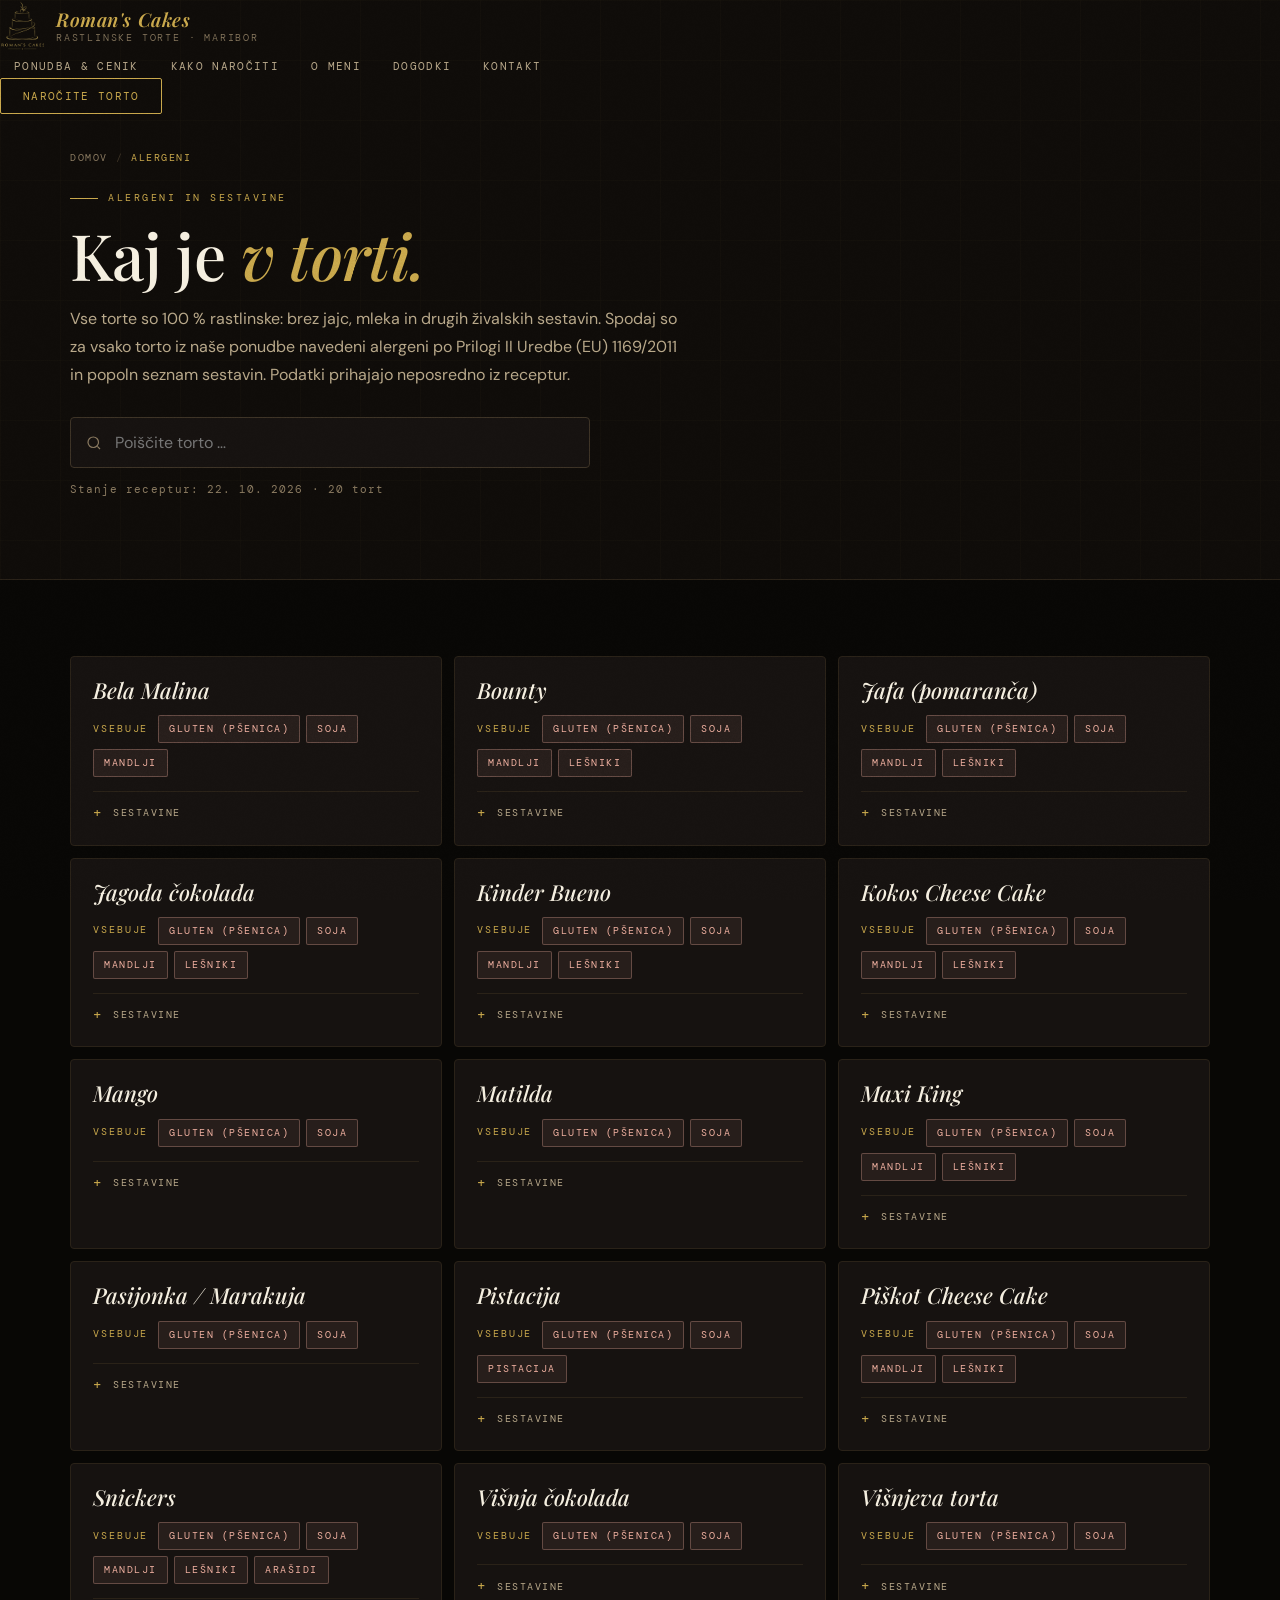
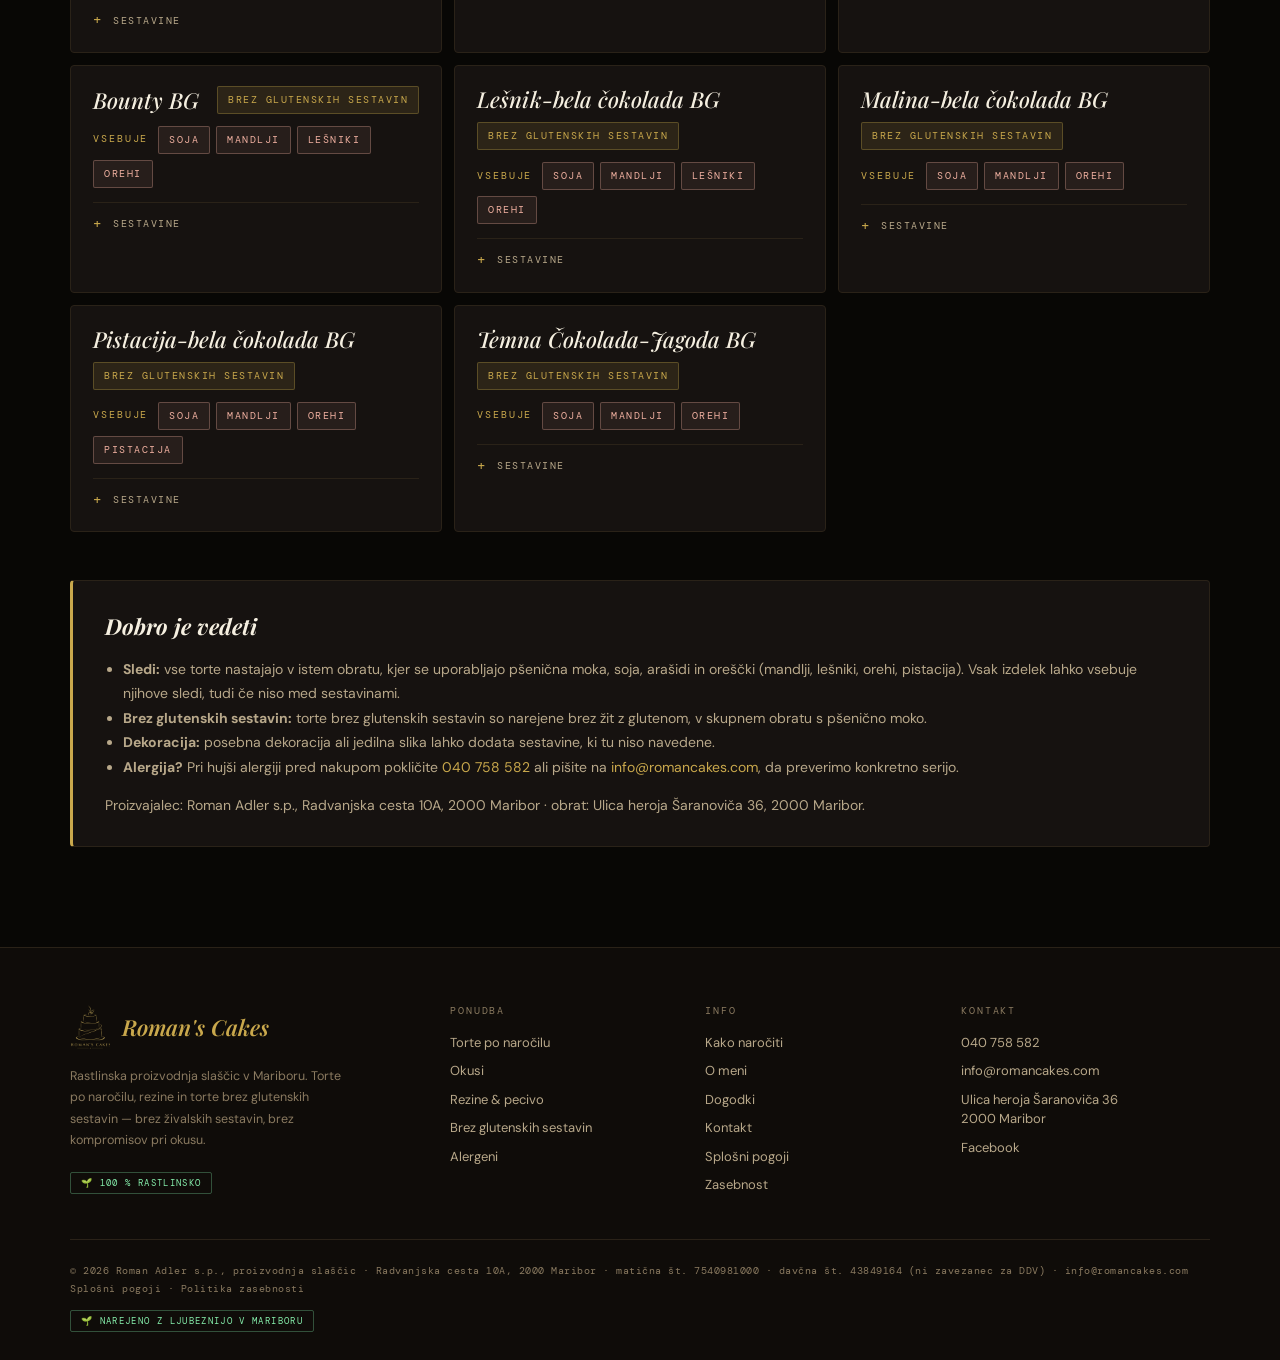
==== commit 4afacb69: "feat: dodaj stran Dogodki z galerijo fotografij Nova stran dogodki/ z responzivno galerijo (CSS grid" ====
--- a/alergeni/index.html
+++ b/alergeni/index.html
@@ -60,13 +60,14 @@
       <li><a href="../ponudba/">Ponudba &amp; cenik</a></li>
       <li><a href="../narocilo/">Kako naročiti</a></li>
       <li><a href="../o-nas/">O meni</a></li>
+      <li><a href="../dogodki/">Dogodki</a></li>
       <li><a href="../kontakt/">Kontakt</a></li>
     </ul>
     <a href="../kontakt/" class="nav-cta">Naročite torto</a>
     <button class="nav-mb" aria-label="Odpri meni" aria-expanded="false" aria-controls="mnav"><span></span><span></span><span></span></button>
   </div>
 </nav>
-<div id="mnav"><a href="../ponudba/">Ponudba &amp; cenik</a><a href="../narocilo/">Kako naročiti</a><a href="../o-nas/">O meni</a><a href="../kontakt/">Kontakt</a><a href="../kontakt/" class="nav-cta">Naročite torto</a></div>
+<div id="mnav"><a href="../ponudba/">Ponudba &amp; cenik</a><a href="../narocilo/">Kako naročiti</a><a href="../o-nas/">O meni</a><a href="../dogodki/">Dogodki</a><a href="../kontakt/">Kontakt</a><a href="../kontakt/" class="nav-cta">Naročite torto</a></div>
 
 <main>
 <div class="page-hero">
@@ -205,7 +206,7 @@
     <div class="footer-grid">
       <div><div class="footer-brand"><img src="../slike/web/logo-gold.png" alt="Roman's Cakes"><b>Roman's Cakes</b></div><p class="footer-desc">Rastlinska proizvodnja slaščic v Mariboru. Torte po naročilu, rezine in torte brez glutenskih sestavin — brez živalskih sestavin, brez kompromisov pri okusu.</p><div style="margin-top:16px"><span class="vegan-badge">🌱 100 % rastlinsko</span></div></div>
       <div><div class="footer-h">Ponudba</div><ul class="footer-links"><li><a href="../ponudba/#torte">Torte po naročilu</a></li><li><a href="../ponudba/#okusi">Okusi</a></li><li><a href="../ponudba/#rezine">Rezine &amp; pecivo</a></li><li><a href="../ponudba/#brezglutensko">Brez glutenskih sestavin</a></li><li><a href="./">Alergeni</a></li></ul></div>
-      <div><div class="footer-h">Info</div><ul class="footer-links"><li><a href="../narocilo/">Kako naročiti</a></li><li><a href="../o-nas/">O meni</a></li><li><a href="../kontakt/">Kontakt</a></li><li><a href="../pogoji/">Splošni pogoji</a></li><li><a href="../zasebnost/">Zasebnost</a></li></ul></div>
+      <div><div class="footer-h">Info</div><ul class="footer-links"><li><a href="../narocilo/">Kako naročiti</a></li><li><a href="../o-nas/">O meni</a></li><li><a href="../dogodki/">Dogodki</a></li><li><a href="../kontakt/">Kontakt</a></li><li><a href="../pogoji/">Splošni pogoji</a></li><li><a href="../zasebnost/">Zasebnost</a></li></ul></div>
       <div><div class="footer-h">Kontakt</div><ul class="footer-links"><li><a href="tel:+38640758582">040 758 582</a></li><li><a href="mailto:info@romancakes.com">info@romancakes.com</a></li><li>Ulica heroja Šaranoviča 36<br>2000 Maribor</li><li><a href="https://www.facebook.com/romanvegancakes" target="_blank" rel="noopener">Facebook</a></li></ul></div>
     </div>
     <div class="footer-bottom"><div class="footer-copy">© <span data-year>2026</span> Roman Adler s.p., proizvodnja slaščic · Radvanjska cesta 10A, 2000 Maribor · matična št. 7540981000 · davčna št. 43849164 (ni zavezanec za DDV) · info@romancakes.com<br><a href="../pogoji/">Splošni pogoji</a> · <a href="../zasebnost/">Politika zasebnosti</a></div><div class="vegan-badge">🌱 Narejeno z ljubeznijo v Mariboru</div></div>
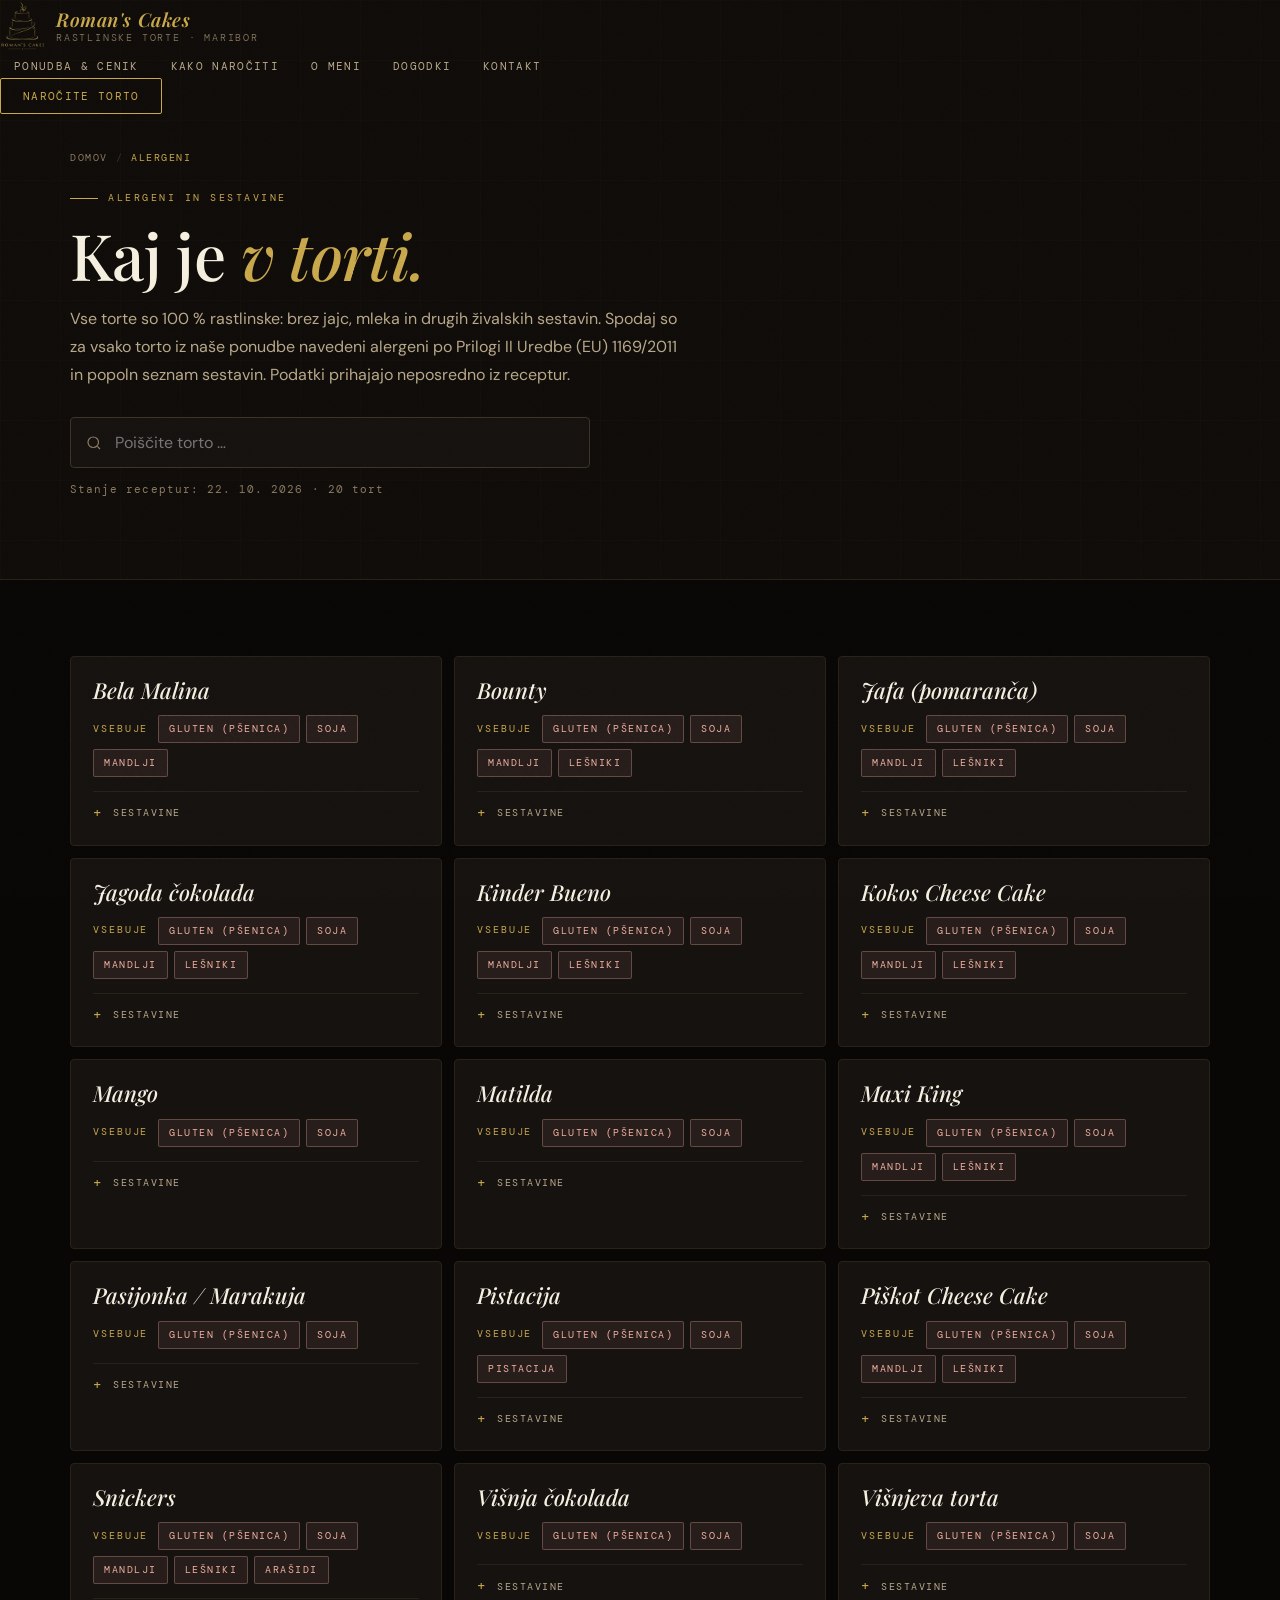
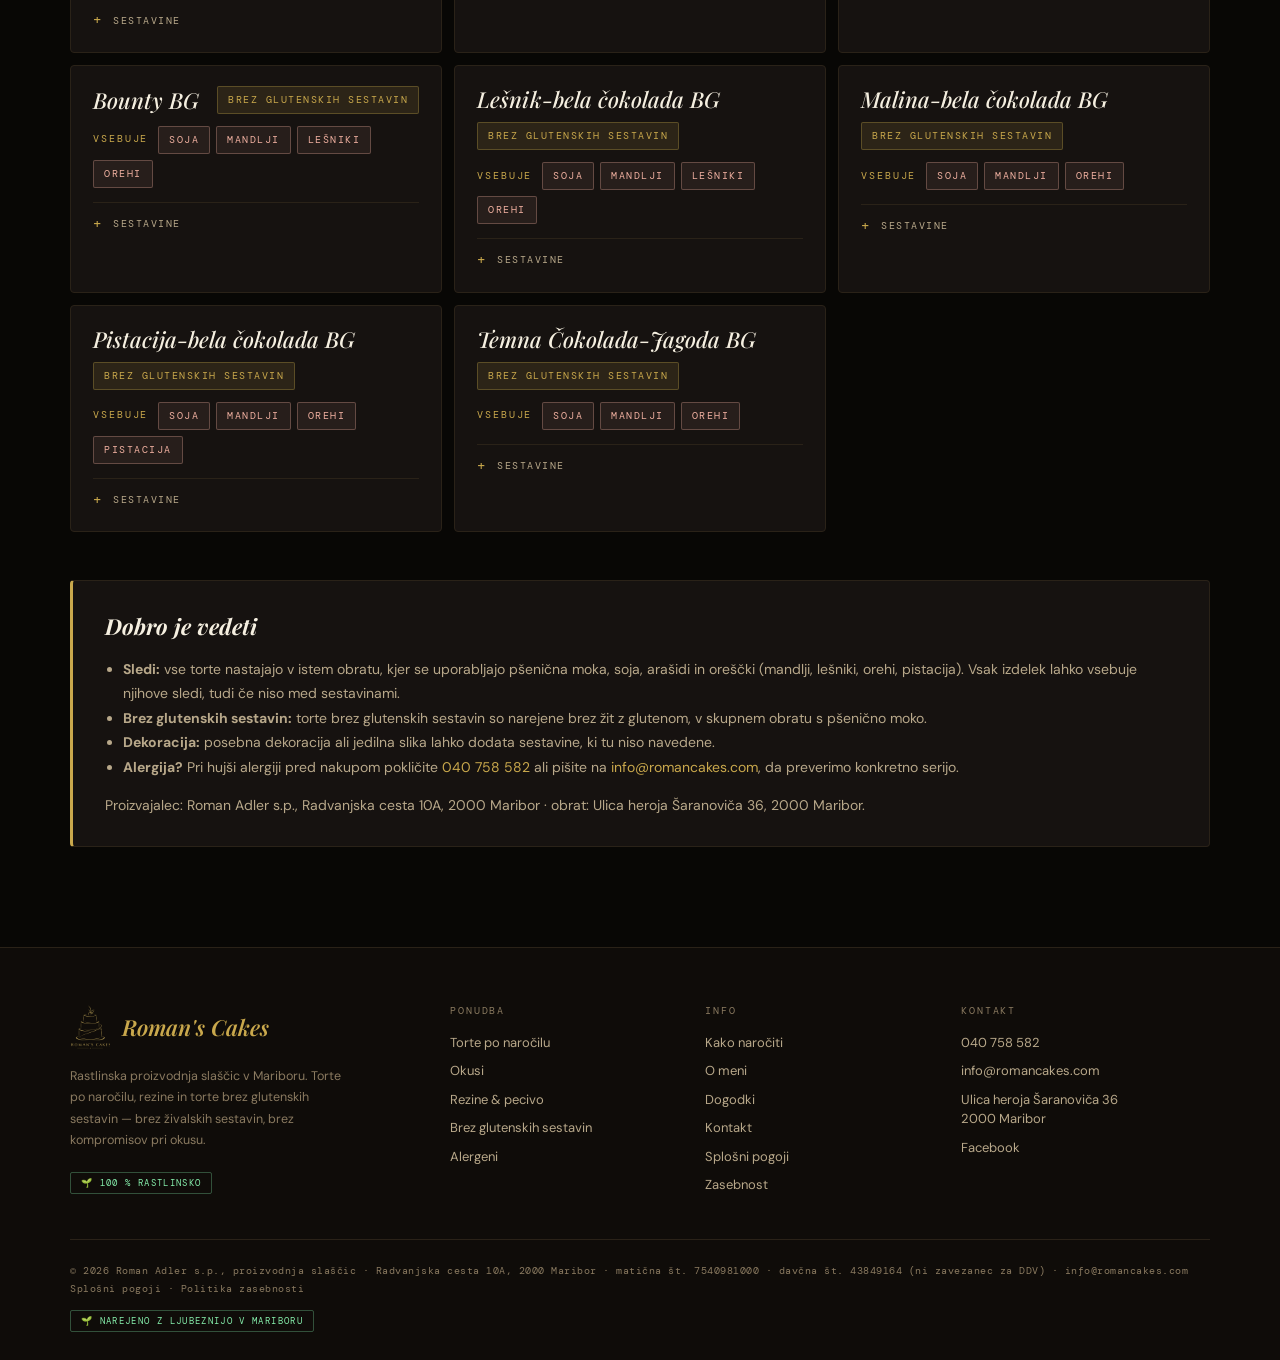
==== commit 5d81a366: "fix: odstrani E120 iz sestavin jagoda cokolada (Fruttidor zamenjan) Co-Authored-By: Claude Sonnet 4." ====
--- a/alergeni/index.html
+++ b/alergeni/index.html
@@ -102,7 +102,7 @@
 <article class="kart" id="jagoda-cokolada" data-ime="jagoda čokolada">
   <div class="kart-h"><h2>Jagoda čokolada</h2></div>
   <div class="kart-al"><span class="kart-l">Vsebuje</span><span class="tag tag-a">gluten (pšenica)</span><span class="tag tag-a">soja</span><span class="tag tag-a">mandlji</span><span class="tag tag-a">lešniki</span></div>
-  <details><summary>Sestavine</summary><p><b>SMETANA</b>/<b>STEPANJE</b>, <b>MOKA BELA TIP 550</b>, Rastlinsko mleko (ovseno), <b>TEMNA COKOLADA</b> (rastlinske maščobe (kokos), sladkor, posnet kakav v prahu 12,5%, emulgator: <b>SOJIN </b>lecitin, arome. Lahko vsebuje sledi mleka in oreščkov), Jagoda sadje (zamrznjeno), Sladkor beli kristalni, Vanilin sladkor, <b>JOYCOVERTURE DARK</b> (rastlinske maščobe (kokos), sladkor, posnet kakav v prahu 12,5%, emulgator: <b>SOJIN </b>lecitin, arome. Lahko vsebuje sledi mleka in oreščkov), <b>JOYCREAM BITTER COKOLADA</b> (sladkor, rastlinska olja (sončnica), posnet kakav v prahu 19%, <b>MANDLJI</b>, <b>LEŠNIKI</b>, emulgator: <b>SOJIN </b>lecitin, arome. Lahko vsebuje sledi mleka in drugih oreščkov), Fruttidor jagodna marmelada 70% (jagode 70%, sladkor, voda, modificiran škrob, sredstvo za uravnavanje kislosti (<b>E330</b>), arome, konzervans (<b>E202</b>), barvilo (<b>E120</b>)), Rastlinska rama (margarina), Pecilni prašek, Vinski kamen, Sončnično olje</p></details>
+  <details><summary>Sestavine</summary><p><b>SMETANA</b>/<b>STEPANJE</b>, <b>MOKA BELA TIP 550</b>, Rastlinsko mleko (ovseno), <b>TEMNA COKOLADA</b> (rastlinske maščobe (kokos), sladkor, posnet kakav v prahu 12,5%, emulgator: <b>SOJIN </b>lecitin, arome. Lahko vsebuje sledi mleka in oreščkov), Jagoda sadje (zamrznjeno), Sladkor beli kristalni, Vanilin sladkor, <b>JOYCOVERTURE DARK</b> (rastlinske maščobe (kokos), sladkor, posnet kakav v prahu 12,5%, emulgator: <b>SOJIN </b>lecitin, arome. Lahko vsebuje sledi mleka in oreščkov), <b>JOYCREAM BITTER COKOLADA</b> (sladkor, rastlinska olja (sončnica), posnet kakav v prahu 19%, <b>MANDLJI</b>, <b>LEŠNIKI</b>, emulgator: <b>SOJIN </b>lecitin, arome. Lahko vsebuje sledi mleka in drugih oreščkov), Fruttidor jagodna marmelada 70% (jagode 70%, sladkor, voda, modificiran škrob, sredstvo za uravnavanje kislosti (<b>E330</b>), arome, konzervans (<b>E202</b>)), Rastlinska rama (margarina), Pecilni prašek, Vinski kamen, Sončnično olje</p></details>
 </article>
 <article class="kart" id="kinder-bueno" data-ime="kinder bueno">
   <div class="kart-h"><h2>Kinder Bueno</h2></div>
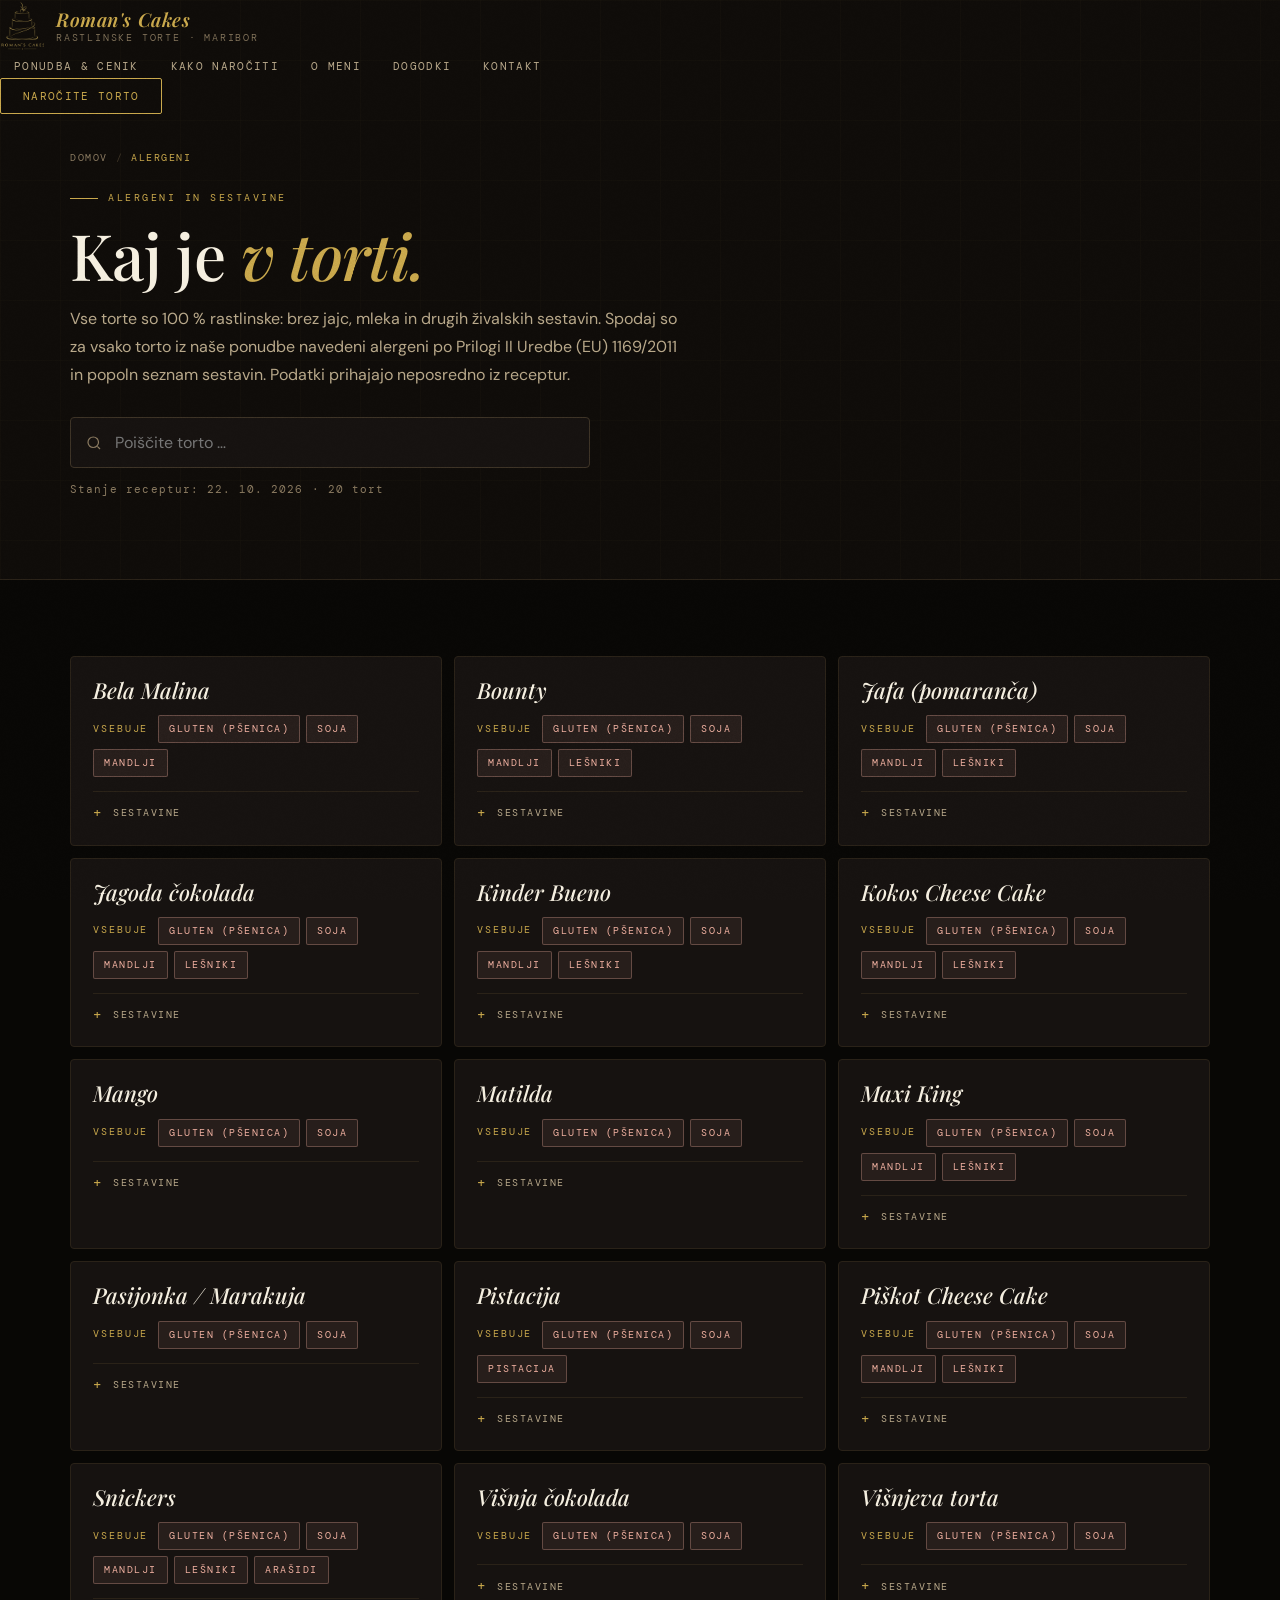
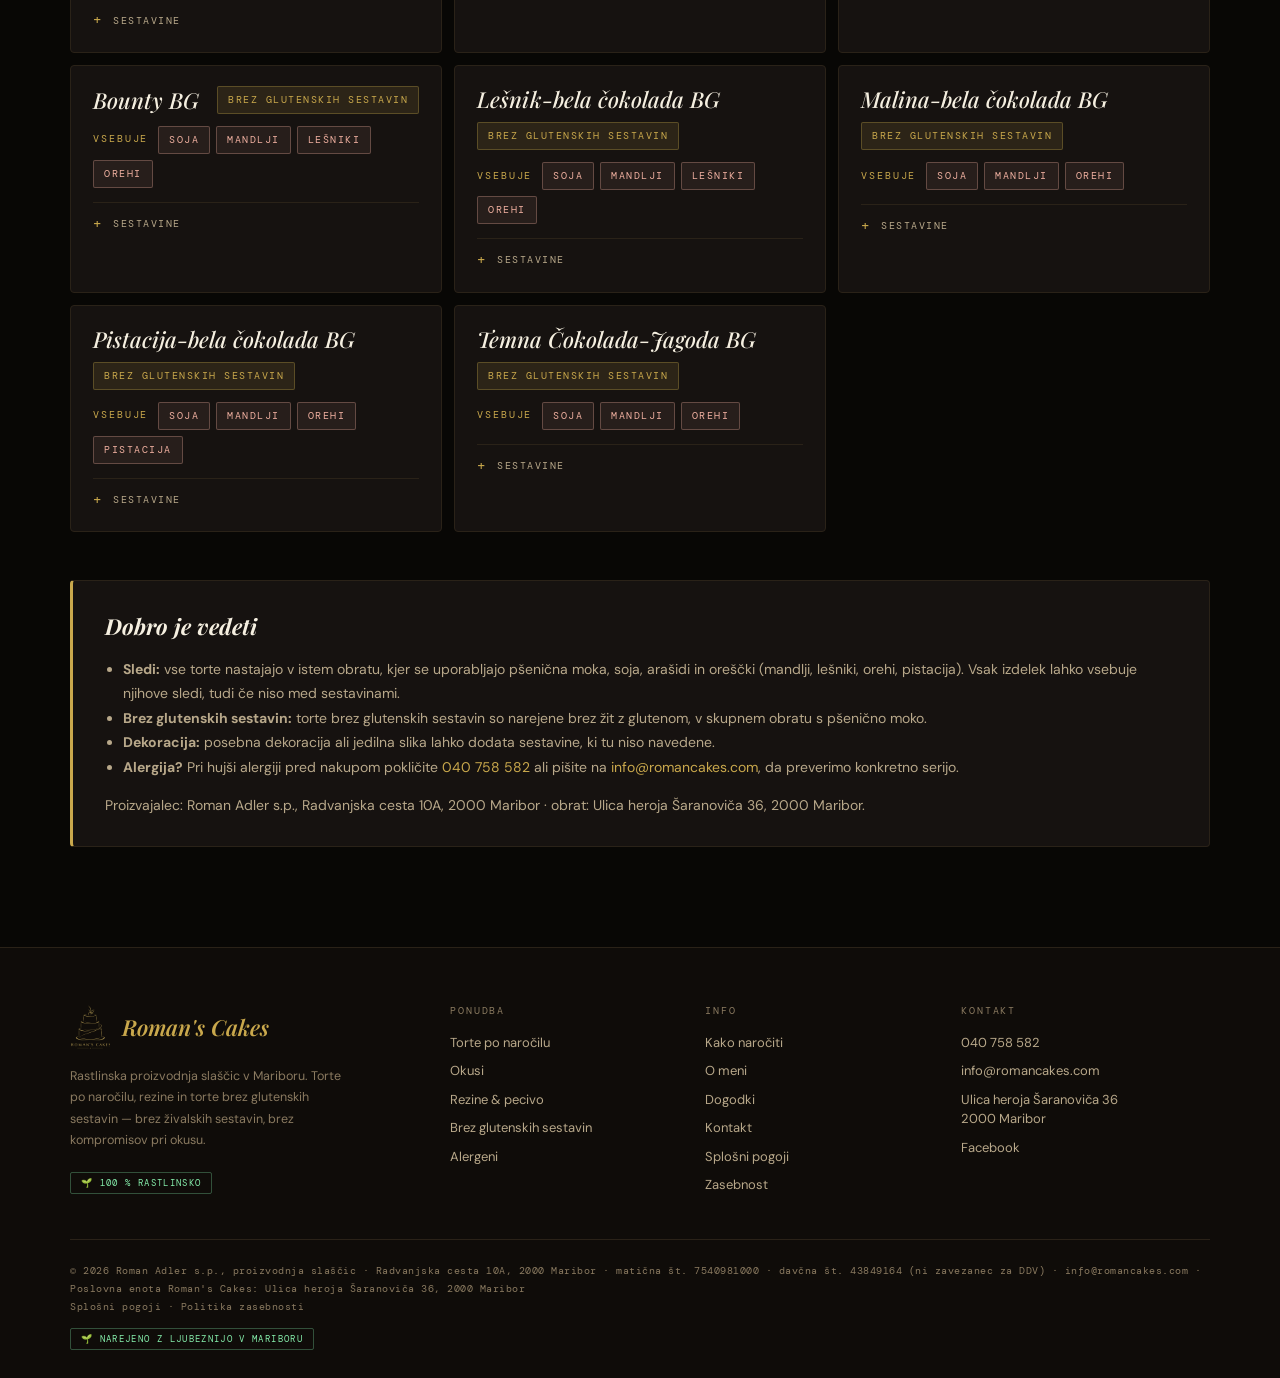
==== commit 2e343154: "﻿fix: pregled celotne strani — manjkajoce popravke - Vse strani: footer doda Poslovna enota Roman's " ====
--- a/alergeni/index.html
+++ b/alergeni/index.html
@@ -1,4 +1,4 @@
-<!DOCTYPE html>
+﻿<!DOCTYPE html>
 <html lang="sl">
 <head>
 <meta charset="UTF-8"><meta name="viewport" content="width=device-width, initial-scale=1.0">
@@ -209,7 +209,7 @@
       <div><div class="footer-h">Info</div><ul class="footer-links"><li><a href="../narocilo/">Kako naročiti</a></li><li><a href="../o-nas/">O meni</a></li><li><a href="../dogodki/">Dogodki</a></li><li><a href="../kontakt/">Kontakt</a></li><li><a href="../pogoji/">Splošni pogoji</a></li><li><a href="../zasebnost/">Zasebnost</a></li></ul></div>
       <div><div class="footer-h">Kontakt</div><ul class="footer-links"><li><a href="tel:+38640758582">040 758 582</a></li><li><a href="mailto:info@romancakes.com">info@romancakes.com</a></li><li>Ulica heroja Šaranoviča 36<br>2000 Maribor</li><li><a href="https://www.facebook.com/romanvegancakes" target="_blank" rel="noopener">Facebook</a></li></ul></div>
     </div>
-    <div class="footer-bottom"><div class="footer-copy">© <span data-year>2026</span> Roman Adler s.p., proizvodnja slaščic · Radvanjska cesta 10A, 2000 Maribor · matična št. 7540981000 · davčna št. 43849164 (ni zavezanec za DDV) · info@romancakes.com<br><a href="../pogoji/">Splošni pogoji</a> · <a href="../zasebnost/">Politika zasebnosti</a></div><div class="vegan-badge">🌱 Narejeno z ljubeznijo v Mariboru</div></div>
+    <div class="footer-bottom"><div class="footer-copy">© <span data-year>2026</span> Roman Adler s.p., proizvodnja slaščic · Radvanjska cesta 10A, 2000 Maribor · matična št. 7540981000 · davčna št. 43849164 (ni zavezanec za DDV) · info@romancakes.com · Poslovna enota Roman's Cakes: Ulica heroja Šaranoviča 36, 2000 Maribor<br><a href="../pogoji/">Splošni pogoji</a> · <a href="../zasebnost/">Politika zasebnosti</a></div><div class="vegan-badge">🌱 Narejeno z ljubeznijo v Mariboru</div></div>
   </div>
 </footer>
 <script src="../assets/site.js" defer></script>
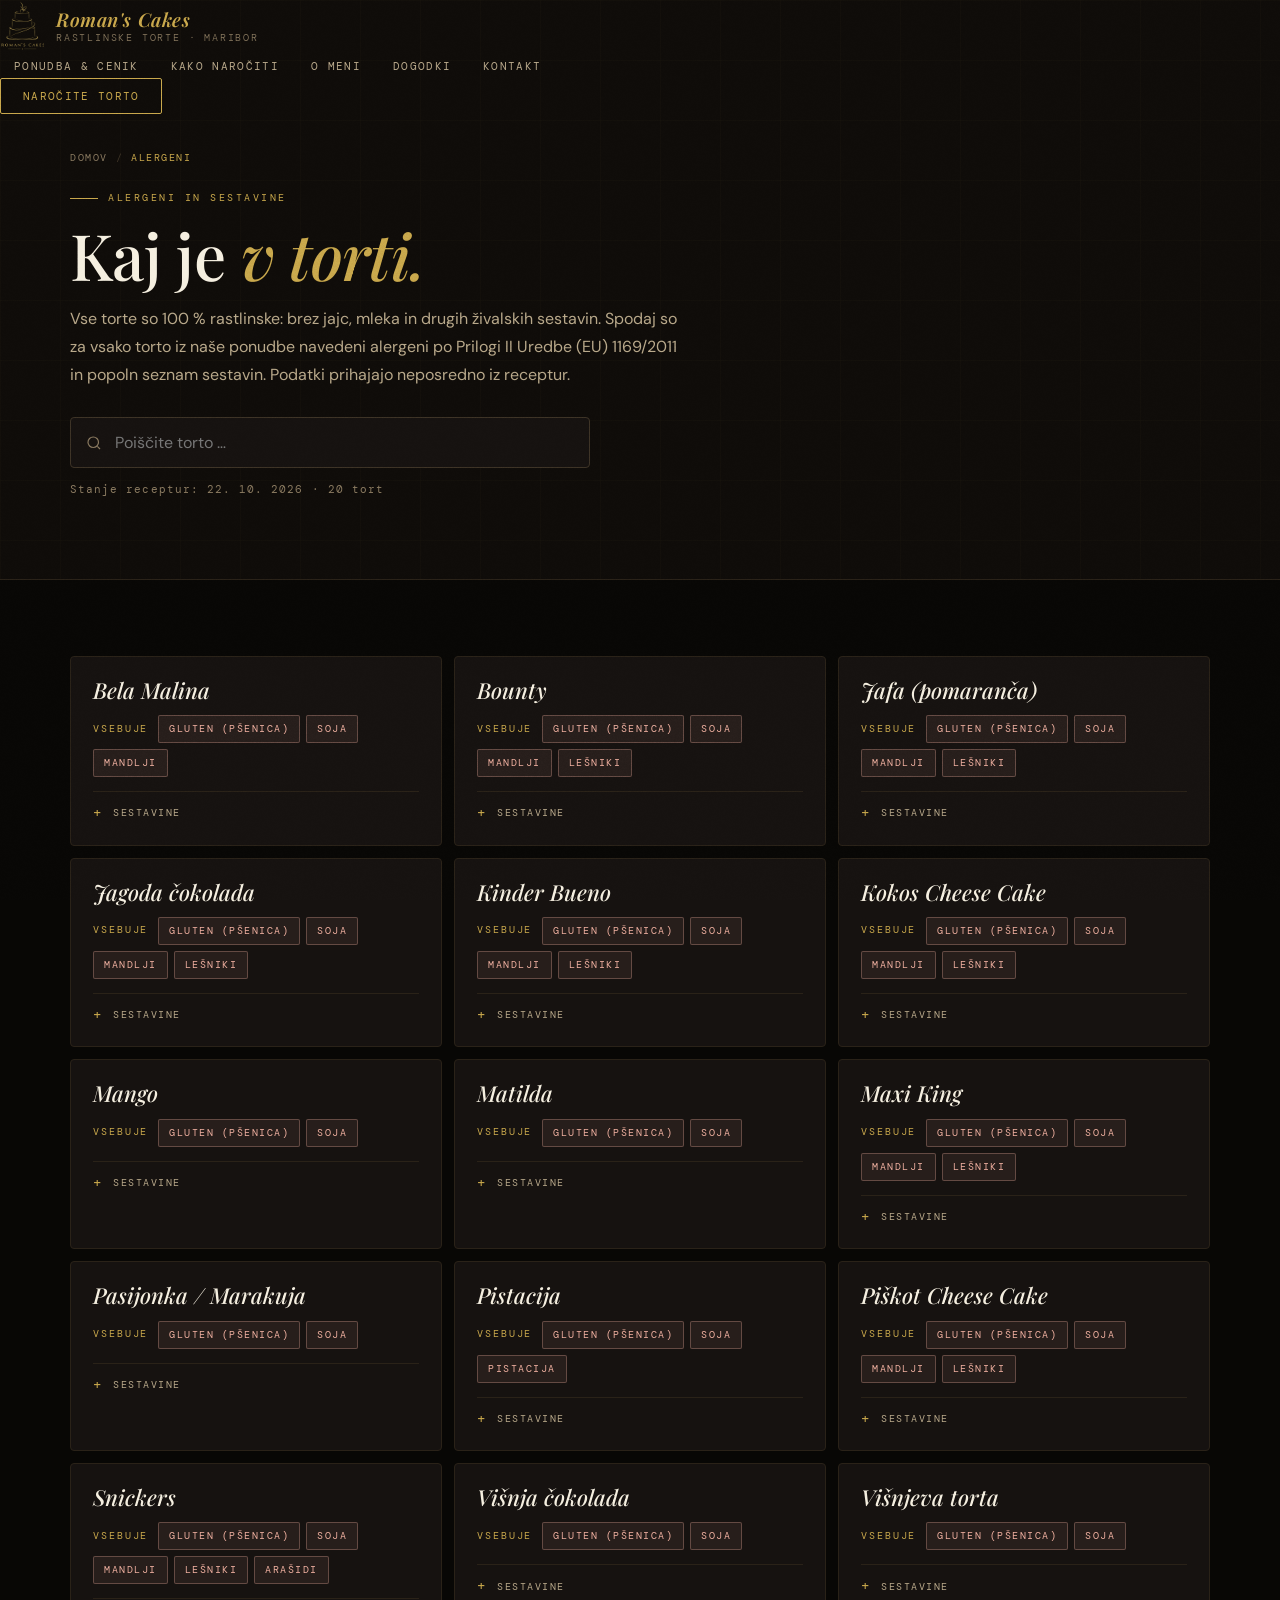
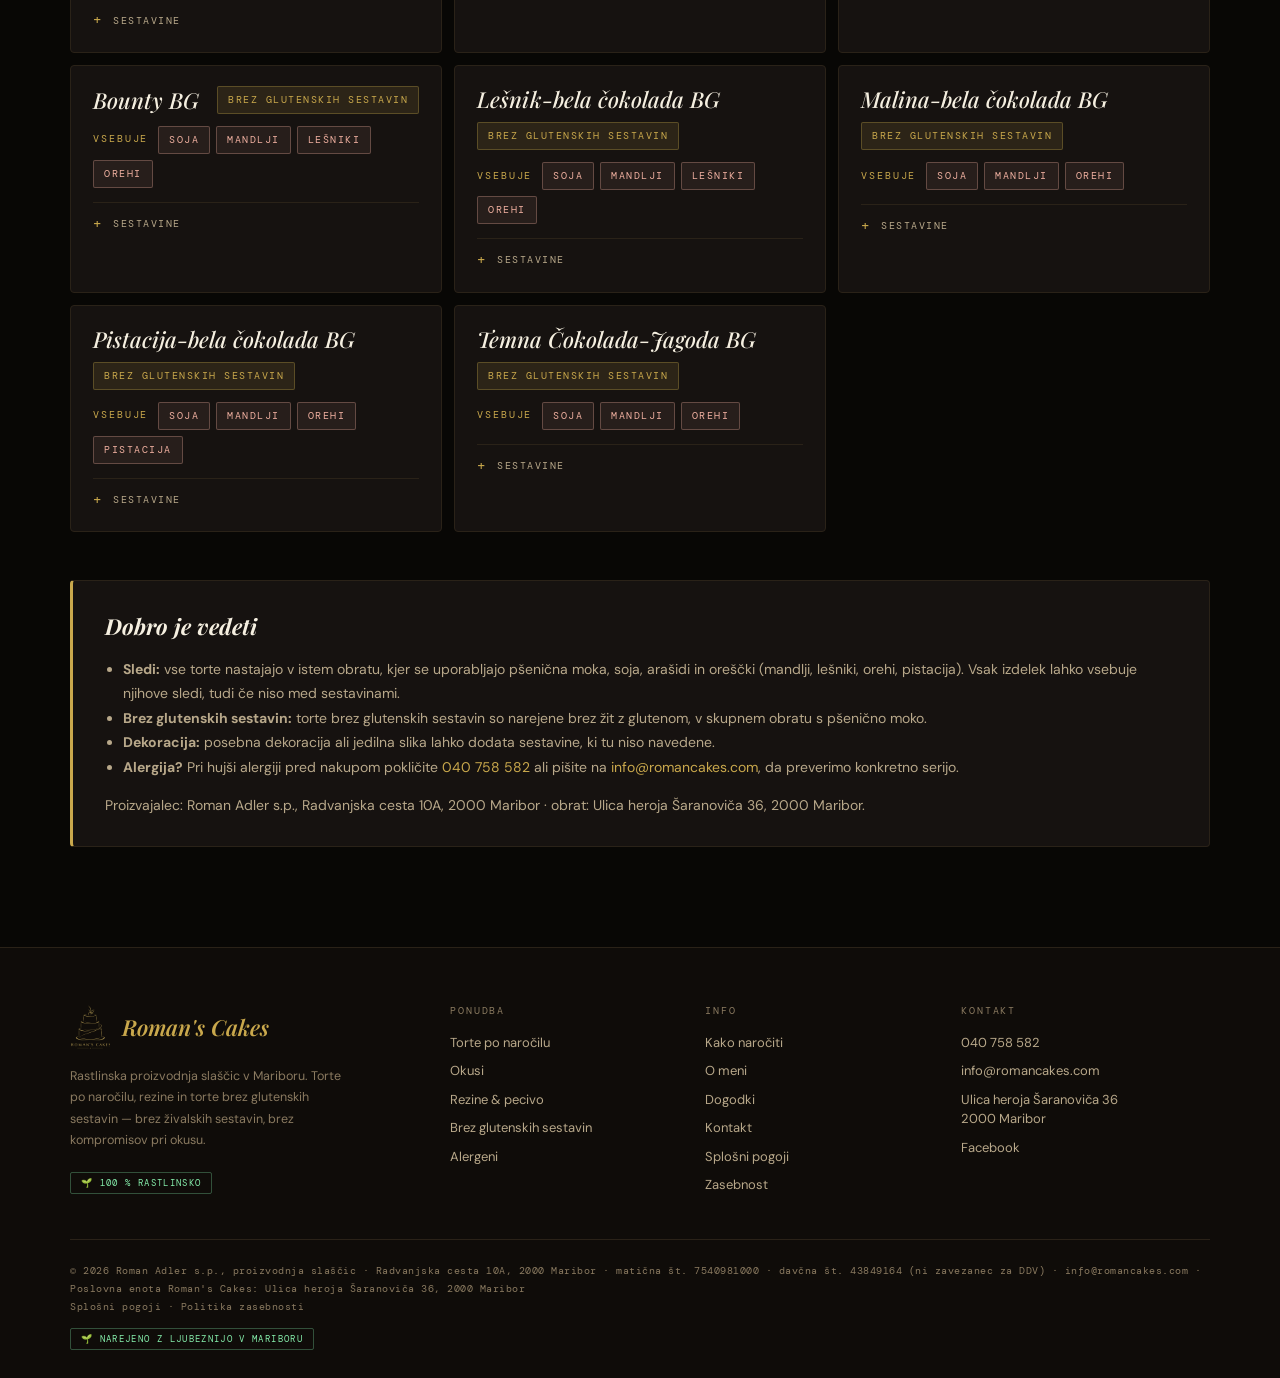
==== commit 15cd37d6: "fix: dodaj ?v=2 na site.css (cache-busting za rev-grid grid popravek) Brskalniki so predpomnili star" ====
--- a/alergeni/index.html
+++ b/alergeni/index.html
@@ -1,4 +1,4 @@
-﻿<!DOCTYPE html>
+<!DOCTYPE html>
 <html lang="sl">
 <head>
 <meta charset="UTF-8"><meta name="viewport" content="width=device-width, initial-scale=1.0">
@@ -15,7 +15,7 @@
 <link rel="icon" href="../favicon.ico" sizes="any"><link rel="icon" href="../slike/web/icon-512.png" type="image/png"><link rel="apple-touch-icon" href="../slike/web/apple-touch-icon.png">
 <link rel="preconnect" href="https://fonts.googleapis.com"><link rel="preconnect" href="https://fonts.gstatic.com" crossorigin>
 <link href="https://fonts.googleapis.com/css2?family=Playfair+Display:ital,wght@0,400;0,500;0,600;0,800;1,400;1,600&family=DM+Sans:wght@300;400;500&family=DM+Mono:wght@300;400&display=swap" rel="stylesheet">
-<link rel="stylesheet" href="../assets/site.css">
+<link rel="stylesheet" href="../assets/site.css?v=2">
 <style>
 .page-hero p{max-width:620px}
 .isk{margin:28px 0 0;position:relative;max-width:520px}
--- a/assets/site.css
+++ b/assets/site.css
@@ -131,6 +131,56 @@
   .footer-grid{grid-template-columns:1fr;gap:32px}
   .cta-band{padding:60px 0}
 }
+/* WHATSAPP */
+#wa-btn{position:fixed;bottom:28px;right:28px;z-index:990;background:#25d366;color:#fff;border-radius:50%;width:56px;height:56px;display:flex;align-items:center;justify-content:center;box-shadow:0 4px 20px rgba(37,211,102,.4);opacity:0;visibility:hidden;transition:opacity 400ms,visibility 400ms,transform 300ms cubic-bezier(.22,1,.36,1);transform:scale(.7)}
+#wa-btn.show{opacity:1;visibility:visible;transform:scale(1)}
+#wa-btn:hover{background:#1fba59;box-shadow:0 6px 28px rgba(37,211,102,.55);transform:scale(1.1)!important}
+#wa-btn svg{width:27px;height:27px;fill:#fff;flex-shrink:0}
+@media(max-width:768px){#wa-btn{bottom:18px;right:14px;width:50px;height:50px}#wa-btn svg{width:23px;height:23px}}
+
+/* MNENJA */
+.rev-grid{display:grid;grid-template-columns:repeat(4,1fr);gap:20px;margin-top:44px}
+.rev-card{background:var(--bg2);border:1px solid var(--border);border-radius:var(--rl);padding:32px 28px;display:flex;flex-direction:column;position:relative;overflow:hidden;transition:border-color 250ms,transform 250ms}
+.rev-card:hover{border-color:var(--border2);transform:translateY(-3px)}
+.rev-card::before{content:'';position:absolute;top:0;left:0;right:0;height:1px;background:linear-gradient(90deg,transparent,var(--gold),transparent);opacity:0;transition:opacity 300ms}
+.rev-card:hover::before{opacity:1}
+.rev-open{font-family:var(--fd);font-size:52px;color:rgba(201,168,76,.2);line-height:.8;margin-bottom:10px}
+.rev-q{font-family:var(--fd);font-size:clamp(15px,1.4vw,17px);font-style:italic;color:var(--cream);line-height:1.65;flex:1;margin-bottom:22px}
+.rev-who{border-top:1px solid var(--border);padding-top:14px;display:flex;justify-content:space-between;align-items:center;flex-wrap:wrap;gap:6px}
+.rev-name{font-family:var(--fd);font-style:italic;font-size:16px;color:var(--cream)}
+.rev-occ{font-family:var(--fm);font-size:9px;letter-spacing:.18em;text-transform:uppercase;color:var(--gold)}
+.rev-stars{color:var(--gold);font-size:12px;letter-spacing:1px;margin-bottom:14px}
+.rev-source{display:flex;align-items:center;gap:6px;margin-bottom:10px}
+.rev-source span{font-family:var(--fm);font-size:9px;letter-spacing:.14em;text-transform:uppercase;color:var(--cream3)}
+@media(max-width:1280px){.rev-grid{grid-template-columns:repeat(2,1fr)}}
+@media(max-width:600px){.rev-grid{grid-template-columns:1fr}}
+@media(max-width:640px){.rev-grid{grid-template-columns:1fr}}
+
+/* GALERIJA */
+.gal-grid{display:grid;grid-template-columns:repeat(4,1fr);grid-auto-rows:260px;gap:3px}
+.gal-it{overflow:hidden;background:var(--bg2)}
+.gal-it img{width:100%;height:100%;object-fit:cover;filter:brightness(.85) saturate(.85);transition:transform 500ms cubic-bezier(.22,1,.36,1),filter 400ms}
+.gal-it:hover img{transform:scale(1.07);filter:brightness(1) saturate(1)}
+@media(max-width:1024px){.gal-grid{grid-template-columns:repeat(3,1fr);grid-auto-rows:220px}}
+@media(max-width:640px){.gal-grid{grid-template-columns:repeat(2,1fr);grid-auto-rows:180px}}
+
+/* KALKULATOR */
+.calc-box{background:var(--bg2);border:1px solid var(--border);border-radius:var(--rl);padding:40px;margin-top:40px;max-width:700px}
+.calc-row{margin-bottom:26px}
+.calc-lbl{font-family:var(--fm);font-size:10px;letter-spacing:.2em;text-transform:uppercase;color:var(--cream3);margin-bottom:12px;display:block}
+.calc-opts{display:flex;gap:8px;flex-wrap:wrap}
+.calc-opt{background:var(--bg3);border:1px solid var(--border2);border-radius:var(--r);padding:10px 18px;font-family:var(--fm);font-size:12px;letter-spacing:.06em;color:var(--cream2);cursor:pointer;transition:all var(--tr);user-select:none}
+.calc-opt:hover{border-color:var(--gold);color:var(--cream)}
+.calc-opt.sel{border-color:var(--gold);color:var(--bg0);background:var(--gold)}
+.calc-chk{display:flex;align-items:center;gap:12px;padding:12px 16px;background:var(--bg3);border:1px solid var(--border2);border-radius:var(--r);cursor:pointer;transition:border-color var(--tr);width:fit-content}
+.calc-chk:hover{border-color:var(--gold)}
+.calc-chk input{accent-color:var(--gold);width:15px;height:15px;cursor:pointer}
+.calc-chk span{font-family:var(--fm);font-size:12px;letter-spacing:.06em;color:var(--cream2)}
+.calc-result{background:var(--bg0);border:1px solid var(--border2);border-radius:var(--r);padding:24px 28px;display:flex;align-items:center;justify-content:space-between;gap:20px;margin-top:8px;flex-wrap:wrap}
+.calc-price{font-family:var(--fd);font-size:clamp(32px,5vw,52px);font-style:italic;color:var(--gold);line-height:1}
+.calc-breakdown{font-family:var(--fm);font-size:10.5px;color:var(--cream3);line-height:1.8;letter-spacing:.04em}
+@media(max-width:600px){.calc-box{padding:24px 18px}}
+
 @media(prefers-reduced-motion:reduce){
   html{scroll-behavior:auto}
   *,*::before,*::after{animation-duration:.01ms!important;animation-iteration-count:1!important;transition-duration:.01ms!important}
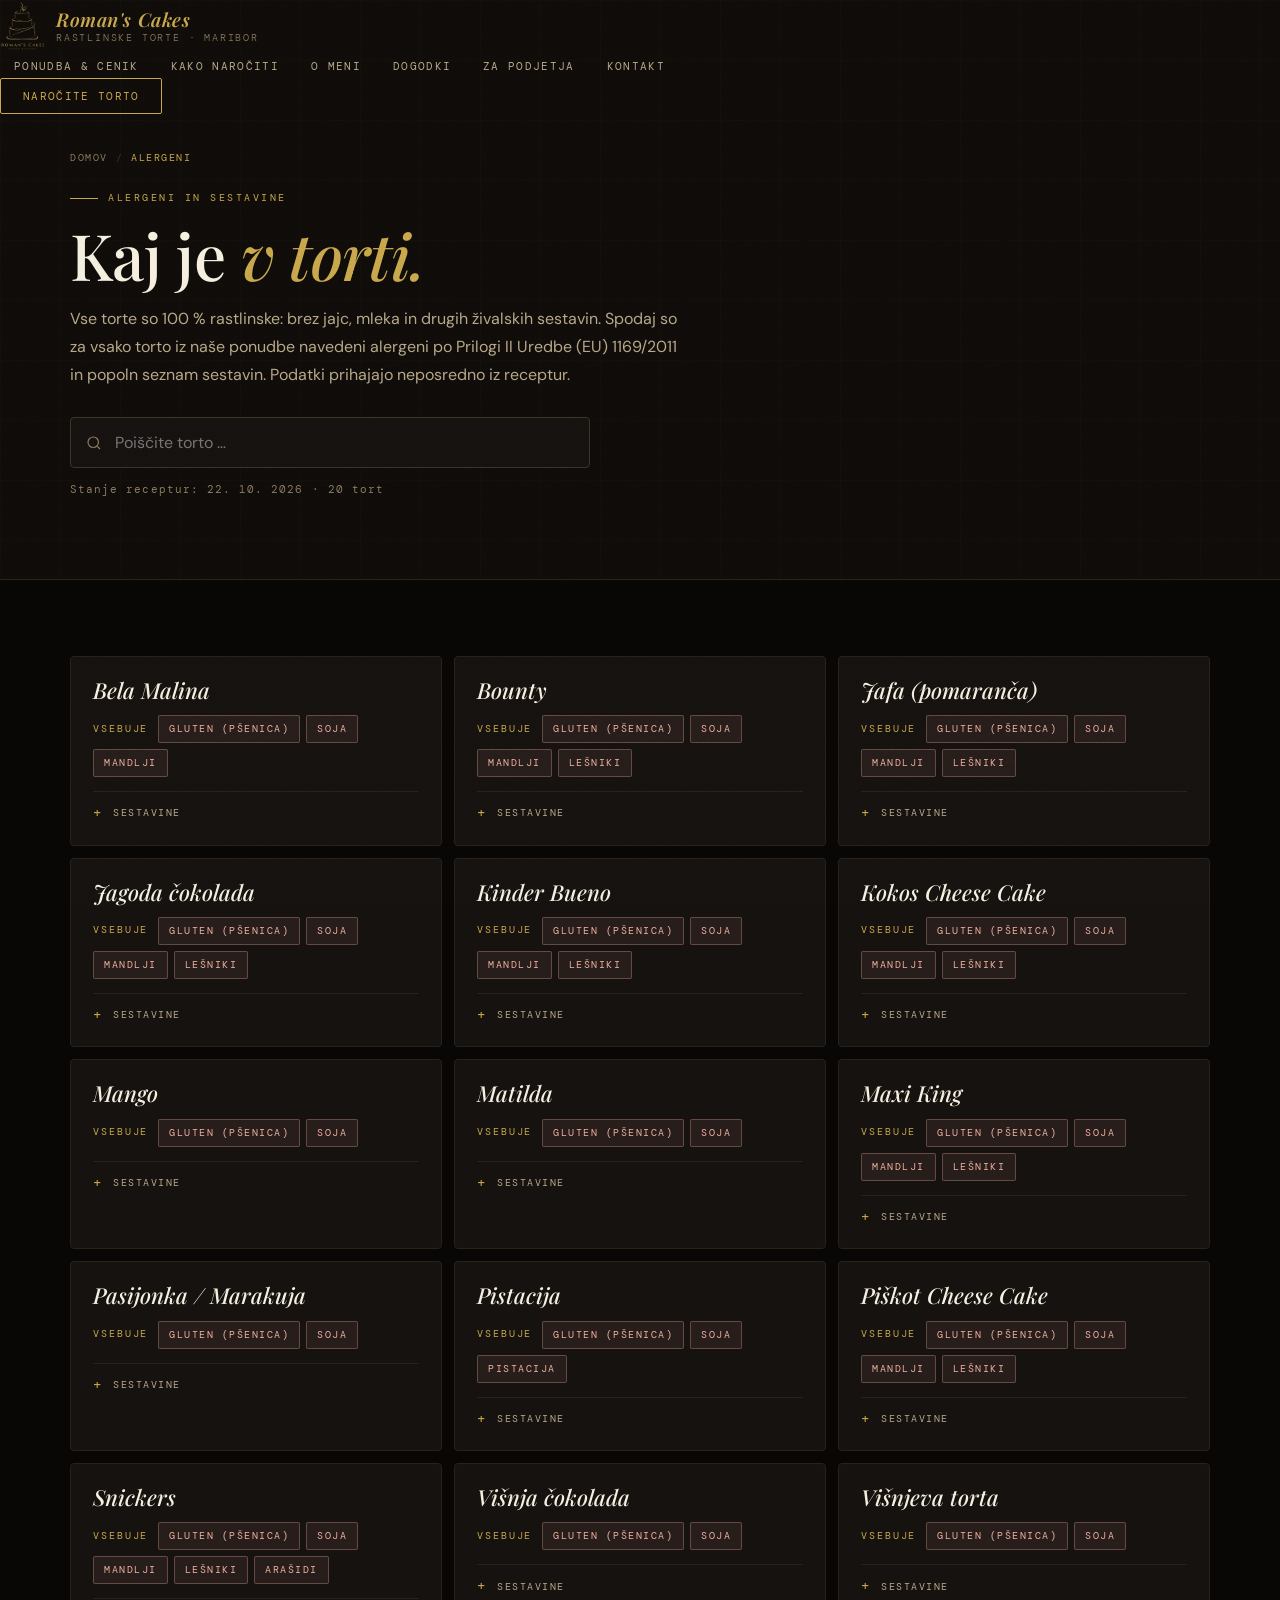
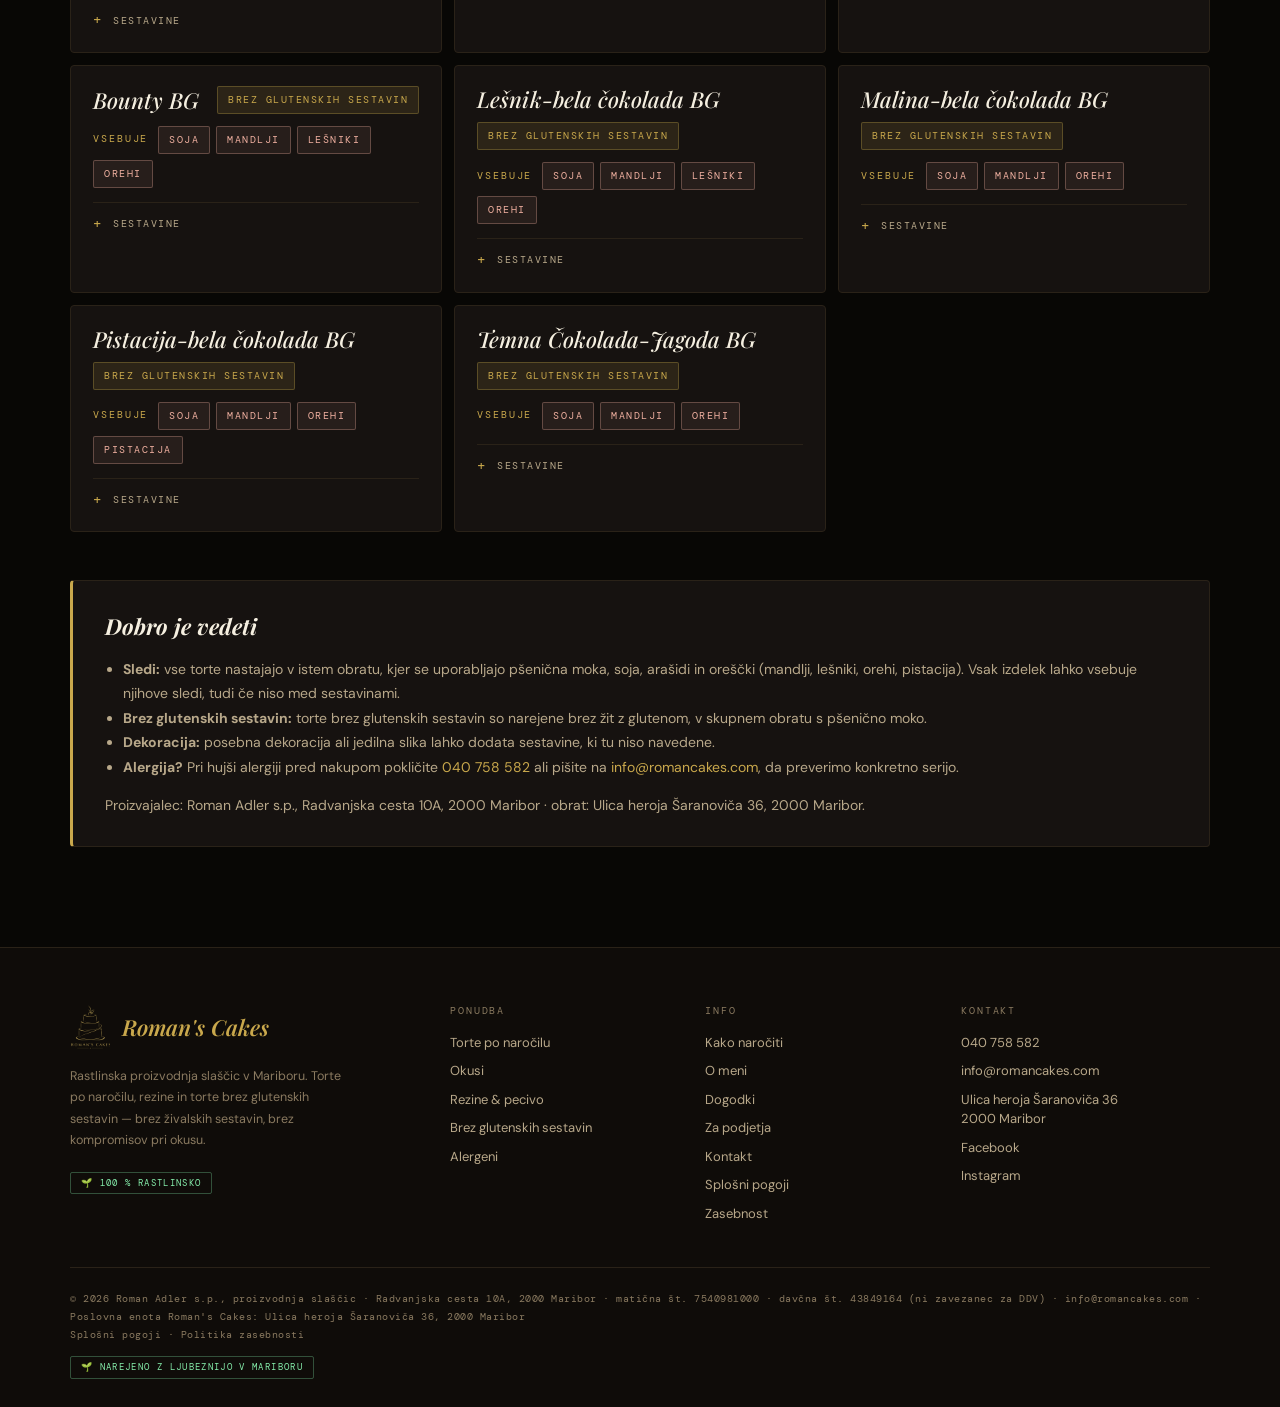
==== commit 547a622d: "feat: B2B stran, Instagram, odstrani Rezine iz obrazca - Nova stran b2b/index.html: hero, koristi, 3" ====
--- a/alergeni/index.html
+++ b/alergeni/index.html
@@ -1,229 +1,229 @@
-<!DOCTYPE html>
-<html lang="sl">
-<head>
-<meta charset="UTF-8"><meta name="viewport" content="width=device-width, initial-scale=1.0">
-<title>Alergeni in sestavine — Roman's Cakes</title>
-<meta name="description" content="Alergeni in sestavine rastlinskih tort Roman's Cakes po Uredbi (EU) 1169/2011. Podatki iz receptur, stanje 22. 10. 2026.">
-<meta name="robots" content="noindex,follow">
-<meta name="theme-color" content="#080705">
-<meta property="og:url" content="https://romancakes.com/alergeni/">
-<meta property="og:type" content="website">
-<meta property="og:locale" content="sl_SI">
-<meta name="twitter:card" content="summary_large_image">
-<meta property="og:image" content="https://romancakes.com/slike/web/torta-lesnik.webp">
-<link rel="canonical" href="https://romancakes.com/alergeni/">
-<link rel="icon" href="../favicon.ico" sizes="any"><link rel="icon" href="../slike/web/icon-512.png" type="image/png"><link rel="apple-touch-icon" href="../slike/web/apple-touch-icon.png">
-<link rel="preconnect" href="https://fonts.googleapis.com"><link rel="preconnect" href="https://fonts.gstatic.com" crossorigin>
-<link href="https://fonts.googleapis.com/css2?family=Playfair+Display:ital,wght@0,400;0,500;0,600;0,800;1,400;1,600&family=DM+Sans:wght@300;400;500&family=DM+Mono:wght@300;400&display=swap" rel="stylesheet">
-<link rel="stylesheet" href="../assets/site.css?v=2">
-<style>
-.page-hero p{max-width:620px}
-.isk{margin:28px 0 0;position:relative;max-width:520px}
-.isk input{width:100%;background:var(--bg2);border:1px solid var(--border2);border-radius:var(--r);color:var(--cream);font-family:var(--fb);font-size:16px;padding:14px 16px 14px 44px;outline:none;transition:border-color var(--tr)}
-.isk input:focus{border-color:var(--gold)}
-.isk svg{position:absolute;left:15px;top:50%;transform:translateY(-50%);width:18px;height:18px;stroke:var(--cream3);fill:none;stroke-width:1.6}
-.kart-grid{display:grid;grid-template-columns:repeat(auto-fill,minmax(300px,1fr));gap:12px;margin-top:36px}
-.kart{background:var(--bg2);border:1px solid var(--border);border-radius:var(--r);padding:20px 22px;scroll-margin-top:90px}
-.kart:target{border-color:var(--gold);box-shadow:0 0 0 1px var(--gold)}
-.kart.skrij{display:none}
-.kart-h{display:flex;align-items:center;justify-content:space-between;gap:10px;flex-wrap:wrap;margin-bottom:12px}
-.kart h2{font-family:var(--fd);font-size:22px;font-weight:500;font-style:italic;color:var(--cream);line-height:1.2}
-.kart-al{display:flex;flex-wrap:wrap;gap:6px;align-items:center}
-.kart-l{font-family:var(--fm);font-size:9.5px;letter-spacing:.2em;text-transform:uppercase;color:var(--gold);margin-right:4px}
-.kart .tag{font-size:10px;padding:5px 10px}
-.kart details{margin-top:14px;border-top:1px solid var(--border);padding-top:10px}
-.kart summary{cursor:pointer;font-family:var(--fm);font-size:10px;letter-spacing:.15em;text-transform:uppercase;color:var(--cream2);list-style:none;display:flex;align-items:center;gap:8px}
-.kart summary::-webkit-details-marker{display:none}
-.kart summary::before{content:'+';color:var(--gold);font-size:14px;width:12px}
-.kart details[open] summary::before{content:'–'}
-.kart details p{font-size:13.5px;color:var(--cream2);line-height:1.7;margin-top:10px}
-.kart details b{color:var(--cream);font-weight:500}
-.nic{display:none;color:var(--cream2);font-size:15px;margin-top:30px}
-.nic.pokazi{display:block}
-.al-box{background:var(--bg2);border:1px solid var(--border);border-left:3px solid var(--gold);border-radius:var(--r);padding:28px 32px;margin-top:48px}
-.al-box h3{font-family:var(--fd);font-style:italic;font-size:22px;color:var(--cream);margin-bottom:12px}
-.al-box p,.al-box li{font-size:14px;color:var(--cream2);line-height:1.75}
-.al-box ul{margin:8px 0 0 18px}
-.al-box p+p{margin-top:10px}
-.stanje{font-family:var(--fm);font-size:10.5px;letter-spacing:.1em;color:var(--cream3);margin-top:14px}
-@media(max-width:700px){.al-box{padding:22px 20px}.kart{padding:18px}}
-</style>
-</head>
-<body>
-<div id="cur-dot" class="cursor" aria-hidden="true"></div><div id="cur-ring" class="cursor-ring" aria-hidden="true"></div>
-<div id="grain" class="grain" aria-hidden="true"></div>
-
-<nav id="nav">
-  <div class="nav-inner">
-    <a href="../" class="nav-logo" aria-label="Roman's Cakes — domov"><img src="../slike/web/logo-gold.png" alt="Roman's Cakes"><div class="nav-logo-text">Roman's Cakes<span>Rastlinske torte · Maribor</span></div></a>
-    <ul class="nav-links">
-      <li><a href="../ponudba/">Ponudba &amp; cenik</a></li>
-      <li><a href="../narocilo/">Kako naročiti</a></li>
-      <li><a href="../o-nas/">O meni</a></li>
-      <li><a href="../dogodki/">Dogodki</a></li>
-      <li><a href="../kontakt/">Kontakt</a></li>
-    </ul>
-    <a href="../kontakt/" class="nav-cta">Naročite torto</a>
-    <button class="nav-mb" aria-label="Odpri meni" aria-expanded="false" aria-controls="mnav"><span></span><span></span><span></span></button>
-  </div>
-</nav>
-<div id="mnav"><a href="../ponudba/">Ponudba &amp; cenik</a><a href="../narocilo/">Kako naročiti</a><a href="../o-nas/">O meni</a><a href="../dogodki/">Dogodki</a><a href="../kontakt/">Kontakt</a><a href="../kontakt/" class="nav-cta">Naročite torto</a></div>
-
-<main>
-<div class="page-hero">
-  <div class="wrap">
-    <div class="breadcrumb"><a href="../">Domov</a><span>/</span><span class="cur">Alergeni</span></div>
-    <div class="lbl">Alergeni in sestavine</div>
-    <h1 class="hd">Kaj je <em>v torti.</em></h1>
-    <p>Vse torte so 100 % rastlinske: brez jajc, mleka in drugih živalskih sestavin. Spodaj so za vsako torto iz naše ponudbe navedeni alergeni po Prilogi II Uredbe (EU) 1169/2011 in popoln seznam sestavin. Podatki prihajajo neposredno iz receptur.</p>
-    <div class="isk"><svg viewBox="0 0 24 24" aria-hidden="true"><circle cx="11" cy="11" r="7"/><path d="m20 20-3.5-3.5"/></svg><input type="search" id="isk" placeholder="Poiščite torto …" aria-label="Iskanje torte" autocomplete="off"></div>
-    <div class="stanje">Stanje receptur: 22. 10. 2026 · 20 tort</div>
-  </div>
-</div>
-
-<section class="sec" style="padding-top:40px">
-  <div class="wrap">
-    <div class="kart-grid" id="kartice">
-<article class="kart" id="bela-malina" data-ime="bela malina">
-  <div class="kart-h"><h2>Bela Malina</h2></div>
-  <div class="kart-al"><span class="kart-l">Vsebuje</span><span class="tag tag-a">gluten (pšenica)</span><span class="tag tag-a">soja</span><span class="tag tag-a">mandlji</span></div>
-  <details><summary>Sestavine</summary><p><b>SMETANA</b>/<b>STEPANJE</b>, <b>MOKA BELA TIP 550</b>, Rastlinsko mleko (ovseno), Malina sadje, Kokosovo mleko, <b>BELA ČOKOLADA</b> (Kakavovo maslo, sladkor, maltodeksterin, <b>MANDLJEV </b>zdrob, emulator: lecitinsol, aroma vanilije), Fruttidor malina 70% (maline 70%, sladkor, voda, modificiran škrob, naravne arome, sredstvo za uravnavanje kislosti (<b>E330</b>), konzervans (<b>E202</b>)), Sladkor beli kristalni, Vanilin sladkor, Rastlinska rama (margarina), Pecilni prašek, Vinski kamen, Sončnično olje</p></details>
-</article>
-<article class="kart" id="bounty" data-ime="bounty">
-  <div class="kart-h"><h2>Bounty</h2></div>
-  <div class="kart-al"><span class="kart-l">Vsebuje</span><span class="tag tag-a">gluten (pšenica)</span><span class="tag tag-a">soja</span><span class="tag tag-a">mandlji</span><span class="tag tag-a">lešniki</span></div>
-  <details><summary>Sestavine</summary><p><b>JOYCOVERTURE DARK</b> (rastlinske maščobe (kokos), sladkor, posnet kakav v prahu 12,5%, emulgator: <b>SOJIN </b>lecitin, arome. Lahko vsebuje sledi mleka in oreščkov), <b>SMETANA</b>/<b>STEPANJE</b>, <b>MOKA BELA TIP 550</b>, Rastlinsko mleko (ovseno), Kokosovo mleko, Granfrutta kokos pire (kokosova krema 58,6%, sladkor, glukozni sirup, kokosovi kosmiči 2,9%, maltodekstrin, rastlinska maščoba (kokos), alkohol, emulgatorji (<b>E471</b>, <b>E477</b>), zgoščevalci, sredstvo za uravnavanje kislosti (mlečna kislina), arome, grahove beljakovine, konzervans (kalijev sorbat). Lahko vsebuje sledi soje, mleka, jajc, <b>MANDLJEV</b>, <b>LEŠNIKOV</b>, <b>OREHOV </b>in <b>PISTACIJ</b>), Sladkor beli kristalni, Vanilin sladkor, <b>TEMNA COKOLADA</b> (rastlinske maščobe (kokos), sladkor, posnet kakav v prahu 12,5%, emulgator: <b>SOJIN </b>lecitin, arome. Lahko vsebuje sledi mleka in oreščkov), <b>JOYCREAM BITTER COKOLADA</b> (sladkor, rastlinska olja (sončnica), posnet kakav v prahu 19%, <b>MANDLJI</b>, <b>LEŠNIKI</b>, emulgator: <b>SOJIN </b>lecitin, arome. Lahko vsebuje sledi mleka in drugih oreščkov), Kokosova moka, Rastlinska rama (margarina), Pecilni prašek, Vinski kamen, Sončnično olje</p></details>
-</article>
-<article class="kart" id="jafa-pomaranca" data-ime="jafa (pomaranča)">
-  <div class="kart-h"><h2>Jafa (pomaranča)</h2></div>
-  <div class="kart-al"><span class="kart-l">Vsebuje</span><span class="tag tag-a">gluten (pšenica)</span><span class="tag tag-a">soja</span><span class="tag tag-a">mandlji</span><span class="tag tag-a">lešniki</span></div>
-  <details><summary>Sestavine</summary><p><b>MOKA BELA TIP 550</b>, Rastlinsko mleko (ovseno), Sladkor beli kristalni, Vanilin sladkor, Rastlinska rama (margarina), <b>JOYCREAM BITTER COKOLADA</b> (sladkor, rastlinska olja (sončnica), posnet kakav v prahu 19%, <b>MANDLJI</b>, <b>LEŠNIKI</b>, emulgator: <b>SOJIN </b>lecitin, arome. Lahko vsebuje sledi mleka in drugih oreščkov), Pecilni prašek, Vinski kamen, Sončnično olje</p></details>
-</article>
-<article class="kart" id="jagoda-cokolada" data-ime="jagoda čokolada">
-  <div class="kart-h"><h2>Jagoda čokolada</h2></div>
-  <div class="kart-al"><span class="kart-l">Vsebuje</span><span class="tag tag-a">gluten (pšenica)</span><span class="tag tag-a">soja</span><span class="tag tag-a">mandlji</span><span class="tag tag-a">lešniki</span></div>
-  <details><summary>Sestavine</summary><p><b>SMETANA</b>/<b>STEPANJE</b>, <b>MOKA BELA TIP 550</b>, Rastlinsko mleko (ovseno), <b>TEMNA COKOLADA</b> (rastlinske maščobe (kokos), sladkor, posnet kakav v prahu 12,5%, emulgator: <b>SOJIN </b>lecitin, arome. Lahko vsebuje sledi mleka in oreščkov), Jagoda sadje (zamrznjeno), Sladkor beli kristalni, Vanilin sladkor, <b>JOYCOVERTURE DARK</b> (rastlinske maščobe (kokos), sladkor, posnet kakav v prahu 12,5%, emulgator: <b>SOJIN </b>lecitin, arome. Lahko vsebuje sledi mleka in oreščkov), <b>JOYCREAM BITTER COKOLADA</b> (sladkor, rastlinska olja (sončnica), posnet kakav v prahu 19%, <b>MANDLJI</b>, <b>LEŠNIKI</b>, emulgator: <b>SOJIN </b>lecitin, arome. Lahko vsebuje sledi mleka in drugih oreščkov), Fruttidor jagodna marmelada 70% (jagode 70%, sladkor, voda, modificiran škrob, sredstvo za uravnavanje kislosti (<b>E330</b>), arome, konzervans (<b>E202</b>)), Rastlinska rama (margarina), Pecilni prašek, Vinski kamen, Sončnično olje</p></details>
-</article>
-<article class="kart" id="kinder-bueno" data-ime="kinder bueno">
-  <div class="kart-h"><h2>Kinder Bueno</h2></div>
-  <div class="kart-al"><span class="kart-l">Vsebuje</span><span class="tag tag-a">gluten (pšenica)</span><span class="tag tag-a">soja</span><span class="tag tag-a">mandlji</span><span class="tag tag-a">lešniki</span></div>
-  <details><summary>Sestavine</summary><p><b>SMETANA</b>/<b>STEPANJE</b>, <b>MOKA BELA TIP 550</b>, Rastlinsko mleko (ovseno), Kokosovo mleko, <b>JOYPASTE NOCCIOLINA</b> (<b>LEŠNIK</b>) 100% (pražene <b>LEŠNIKE 100</b> %. Lahko vsebuje sledi drugih oreščkov), <b>JOYCREAM BITTER COKOLADA</b> (sladkor, rastlinska olja (sončnica), posnet kakav v prahu 19%, <b>MANDLJI</b>, <b>LEŠNIKI</b>, emulgator: <b>SOJIN </b>lecitin, arome. Lahko vsebuje sledi mleka in drugih oreščkov), Sladkor beli kristalni, Vanilin sladkor, <b>DROBLJENI LEŠNIKI</b>, Rastlinska rama (margarina), <b>SLADKOR MLETI</b>, Pecilni prašek, Vinski kamen, Sončnično olje</p></details>
-</article>
-<article class="kart" id="kokos-cheese-cake" data-ime="kokos cheese cake">
-  <div class="kart-h"><h2>Kokos Cheese Cake</h2></div>
-  <div class="kart-al"><span class="kart-l">Vsebuje</span><span class="tag tag-a">gluten (pšenica)</span><span class="tag tag-a">soja</span><span class="tag tag-a">mandlji</span><span class="tag tag-a">lešniki</span></div>
-  <details><summary>Sestavine</summary><p>Kokosova moka, <b>SMETANA</b>/<b>STEPANJE</b>, Kokosovo mleko, <b>KEKSI PETIT</b>, Spekulatius, <b>JOYCREAM BITTER COKOLADA</b> (sladkor, rastlinska olja (sončnica), posnet kakav v prahu 19%, <b>MANDLJI</b>, <b>LEŠNIKI</b>, emulgator: <b>SOJIN </b>lecitin, arome. Lahko vsebuje sledi mleka in drugih oreščkov), Datelji, Kokosovo olje</p></details>
-</article>
-<article class="kart" id="mango" data-ime="mango">
-  <div class="kart-h"><h2>Mango</h2></div>
-  <div class="kart-al"><span class="kart-l">Vsebuje</span><span class="tag tag-a">gluten (pšenica)</span><span class="tag tag-a">soja</span></div>
-  <details><summary>Sestavine</summary><p><b>SMETANA</b>/<b>STEPANJE</b>, <b>MOKA BELA TIP 550</b>, Rastlinsko mleko (ovseno), Granfrutta Mango (pasta, <b>MEC 3</b>) (Zmrznjen mango Alfonso pire (72 %), sladkor, glukozni sirup, rastlinske vlaknine (inulin), maltodekstrin, gostilo: tara gumi, ksantan gumi, sredstvo za uravnavanje kislosti: citronska kislina, jabolčna kislina, barvilo: kurkumin, izvleček paprike, naravne arome, konzervans: kalijev sorbat. Lahko vsebuje sledi soje, mleka, jajc, <b>MANDLJEV</b>, <b>LEŠNIKOV</b>, <b>OREHOV </b>in <b>PISTACIJ</b>), Sladkor beli kristalni, Vanilin sladkor, Rastlinska rama (margarina), Pecilni prašek, Vinski kamen, Sončnično olje</p></details>
-</article>
-<article class="kart" id="matilda" data-ime="matilda">
-  <div class="kart-h"><h2>Matilda</h2></div>
-  <div class="kart-al"><span class="kart-l">Vsebuje</span><span class="tag tag-a">gluten (pšenica)</span><span class="tag tag-a">soja</span></div>
-  <details><summary>Sestavine</summary><p><b>MOKA BELA TIP 550</b>, Rastlinsko mleko (ovseno), <b>SMETANA</b>/<b>STEPANJE</b>, Sladkor beli kristalni, Kokosovo mleko, <b>TEMNA COKOLADA</b> (rastlinske maščobe (kokos), sladkor, posnet kakav v prahu 12,5%, emulgator: <b>SOJIN </b>lecitin, arome. Lahko vsebuje sledi mleka in oreščkov), Vanilin sladkor, Rastlinska rama (margarina), Kakav 100% v prahu, Pecilni prašek, Vinski kamen, Soda bikarbona</p></details>
-</article>
-<article class="kart" id="maxi-king" data-ime="maxi king">
-  <div class="kart-h"><h2>Maxi King</h2></div>
-  <div class="kart-al"><span class="kart-l">Vsebuje</span><span class="tag tag-a">gluten (pšenica)</span><span class="tag tag-a">soja</span><span class="tag tag-a">mandlji</span><span class="tag tag-a">lešniki</span></div>
-  <details><summary>Sestavine</summary><p><b>SMETANA</b>/<b>STEPANJE</b>, <b>MOKA BELA TIP 550</b>, Rastlinsko mleko (ovseno), Kokosovo mleko, Karamela, Sladkor beli kristalni, <b>DROBLJENI LEŠNIKI</b>, Vanilin sladkor, <b>TEMNA COKOLADA</b> (rastlinske maščobe (kokos), sladkor, posnet kakav v prahu 12,5%, emulgator: <b>SOJIN </b>lecitin, arome. Lahko vsebuje sledi mleka in oreščkov), <b>JOYCREAM BITTER COKOLADA</b> (sladkor, rastlinska olja (sončnica), posnet kakav v prahu 19%, <b>MANDLJI</b>, <b>LEŠNIKI</b>, emulgator: <b>SOJIN </b>lecitin, arome. Lahko vsebuje sledi mleka in drugih oreščkov), <b>JOYCOVERTURE DARK</b> (rastlinske maščobe (kokos), sladkor, posnet kakav v prahu 12,5%, emulgator: <b>SOJIN </b>lecitin, arome. Lahko vsebuje sledi mleka in oreščkov), <b>BELA ČOKOLADA</b> (Kakavovo maslo, sladkor, maltodeksterin, <b>MANDLJEV </b>zdrob, emulator: lecitinsol, aroma vanilije), Rastlinska rama (margarina), Pecilni prašek, Vinski kamen, Sončnično olje</p></details>
-</article>
-<article class="kart" id="pasijonka-marakuja" data-ime="pasijonka / marakuja">
-  <div class="kart-h"><h2>Pasijonka / Marakuja</h2></div>
-  <div class="kart-al"><span class="kart-l">Vsebuje</span><span class="tag tag-a">gluten (pšenica)</span><span class="tag tag-a">soja</span></div>
-  <details><summary>Sestavine</summary><p><b>SMETANA</b>/<b>STEPANJE</b>, <b>MOKA BELA TIP 550</b>, Rastlinsko mleko (ovseno), Granfrutta Marakuja (pasta, <b>MEC 3</b>) (Zmrznjena kaša marakuje (46,2 %), sladkor, glukozni sirup, maltodekstrin, rastlinske vlaknine (inulin), gostilo: pektin in tara gumi, naravne arome, sredstvo za uravnavanje kislosti: jabolčna kislina, konzervans: kalijev sorbat, barvila: karoteni. Lahko vsebuje sledi soje, mleka, jajc, <b>MANDLJEV</b>, <b>LEŠNIKOV</b>, <b>OREHOV </b>in <b>PISTACIJ</b>), Sladkor beli kristalni, Vanilin sladkor, Rastlinska rama (margarina), Pecilni prašek, Vinski kamen, Sončnično olje</p></details>
-</article>
-<article class="kart" id="pistacija" data-ime="pistacija">
-  <div class="kart-h"><h2>Pistacija</h2></div>
-  <div class="kart-al"><span class="kart-l">Vsebuje</span><span class="tag tag-a">gluten (pšenica)</span><span class="tag tag-a">soja</span><span class="tag tag-a">pistacija</span></div>
-  <details><summary>Sestavine</summary><p><b>SMETANA</b>/<b>STEPANJE</b>, <b>MOKA BELA TIP 550</b>, Rastlinsko mleko (ovseno), Kokosovo mleko, <b>JOYPASTE PISTACIJA 100</b> % <b>X 1 KG</b> (pražene <b>PISTACIJE 100</b> %. Lahko vsebuje sledi drugih oreščkov), Sladkor beli kristalni, Vanilin sladkor, Rastlinska rama (margarina), Pecilni prašek, Vinski kamen, Sončnično olje</p></details>
-</article>
-<article class="kart" id="piskot-cheese-cake" data-ime="piškot cheese cake">
-  <div class="kart-h"><h2>Piškot Cheese Cake</h2></div>
-  <div class="kart-al"><span class="kart-l">Vsebuje</span><span class="tag tag-a">gluten (pšenica)</span><span class="tag tag-a">soja</span><span class="tag tag-a">mandlji</span><span class="tag tag-a">lešniki</span></div>
-  <details><summary>Sestavine</summary><p><b>SMETANA</b>/<b>STEPANJE</b>, Kokosovo mleko, Spekulatius, <b>KEKSI PETIT</b>, <b>JOYCREAM BITTER COKOLADA</b> (sladkor, rastlinska olja (sončnica), posnet kakav v prahu 19%, <b>MANDLJI</b>, <b>LEŠNIKI</b>, emulgator: <b>SOJIN </b>lecitin, arome. Lahko vsebuje sledi mleka in drugih oreščkov), Kokosovo olje</p></details>
-</article>
-<article class="kart" id="snickers" data-ime="snickers">
-  <div class="kart-h"><h2>Snickers</h2></div>
-  <div class="kart-al"><span class="kart-l">Vsebuje</span><span class="tag tag-a">gluten (pšenica)</span><span class="tag tag-a">soja</span><span class="tag tag-a">mandlji</span><span class="tag tag-a">lešniki</span><span class="tag tag-a">arašidi</span></div>
-  <details><summary>Sestavine</summary><p><b>SMETANA</b>/<b>STEPANJE</b>, <b>MOKA BELA TIP 550</b>, Rastlinsko mleko (ovseno), <b>ARAŠIDOVO MASLO</b>, Karamela, Sladkor beli kristalni, Vanilin sladkor, <b>JOYCREAM BITTER COKOLADA</b> (sladkor, rastlinska olja (sončnica), posnet kakav v prahu 19%, <b>MANDLJI</b>, <b>LEŠNIKI</b>, emulgator: <b>SOJIN </b>lecitin, arome. Lahko vsebuje sledi mleka in drugih oreščkov), Rastlinska rama (margarina), <b>ARAŠIDI</b>, Pecilni prašek, Vinski kamen, Sončnično olje</p></details>
-</article>
-<article class="kart" id="visnja-cokolada" data-ime="višnja čokolada">
-  <div class="kart-h"><h2>Višnja čokolada</h2></div>
-  <div class="kart-al"><span class="kart-l">Vsebuje</span><span class="tag tag-a">gluten (pšenica)</span><span class="tag tag-a">soja</span></div>
-  <details><summary>Sestavine</summary><p><b>MOKA BELA TIP 550</b>, Rastlinsko mleko (ovseno), Sladkor beli kristalni, Vanilin sladkor, <b>TEMNA COKOLADA</b> (rastlinske maščobe (kokos), sladkor, posnet kakav v prahu 12,5%, emulgator: <b>SOJIN </b>lecitin, arome. Lahko vsebuje sledi mleka in oreščkov), Rastlinska rama (margarina), Pecilni prašek, Vinski kamen, Sončnično olje, <b>SMETANA</b>/<b>STEPANJE</b>, Fruttidor Višnja (amarena) 70% (amarene (višnje) 70%, sladkor, voda)</p></details>
-</article>
-<article class="kart" id="visnjeva-torta" data-ime="višnjeva torta">
-  <div class="kart-h"><h2>Višnjeva torta</h2></div>
-  <div class="kart-al"><span class="kart-l">Vsebuje</span><span class="tag tag-a">gluten (pšenica)</span><span class="tag tag-a">soja</span></div>
-  <details><summary>Sestavine</summary><p><b>MOKA BELA TIP 550</b>, Rastlinsko mleko (ovseno), Sladkor beli kristalni, Vanilin sladkor, Rastlinska rama (margarina), Pecilni prašek, Vinski kamen, Sončnično olje, Fruttidor Višnja (amarena) 70% (amarene (višnje) 70%, sladkor, voda), <b>SMETANA</b>/<b>STEPANJE</b></p></details>
-</article>
-<article class="kart" id="bounty-bg" data-ime="bounty bg">
-  <div class="kart-h"><h2>Bounty BG</h2><span class="tag tag-g">brez glutenskih sestavin</span></div>
-  <div class="kart-al"><span class="kart-l">Vsebuje</span><span class="tag tag-a">soja</span><span class="tag tag-a">mandlji</span><span class="tag tag-a">lešniki</span><span class="tag tag-a">orehi</span></div>
-  <details><summary>Sestavine</summary><p>Kokosovo mleko, <b>SMETANA</b>/<b>STEPANJE</b>, Granfrutta kokos pire (kokosova krema 58,6%, sladkor, glukozni sirup, kokosovi kosmiči 2,9%, maltodekstrin, rastlinska maščoba (kokos), alkohol, emulgatorji (<b>E471</b>, <b>E477</b>), zgoščevalci, sredstvo za uravnavanje kislosti (mlečna kislina), arome, grahove beljakovine, konzervans (kalijev sorbat). Lahko vsebuje sledi soje, mleka, jajc, <b>MANDLJEV</b>, <b>LEŠNIKOV</b>, <b>OREHOV </b>in <b>PISTACIJ</b>), <b>OREHI MLETI</b>, <b>MLETI MANDLJI</b>, Kokosova moka, <b>JOYCREAM BITTER COKOLADA</b> (sladkor, rastlinska olja (sončnica), posnet kakav v prahu 19%, <b>MANDLJI</b>, <b>LEŠNIKI</b>, emulgator: <b>SOJIN </b>lecitin, arome. Lahko vsebuje sledi mleka in drugih oreščkov), Kokosovo olje, Datelji</p></details>
-</article>
-<article class="kart" id="lesnik-bela-cokolada-bg" data-ime="lešnik-bela čokolada bg">
-  <div class="kart-h"><h2>Lešnik-bela čokolada BG</h2><span class="tag tag-g">brez glutenskih sestavin</span></div>
-  <div class="kart-al"><span class="kart-l">Vsebuje</span><span class="tag tag-a">soja</span><span class="tag tag-a">mandlji</span><span class="tag tag-a">lešniki</span><span class="tag tag-a">orehi</span></div>
-  <details><summary>Sestavine</summary><p><b>BELA ČOKOLADA</b> (Kakavovo maslo, sladkor, maltodeksterin, <b>MANDLJEV </b>zdrob, emulator: lecitinsol, aroma vanilije), <b>SMETANA</b>/<b>STEPANJE</b>, Kokosovo mleko, <b>MLETI MANDLJI</b>, <b>OREHI MLETI</b>, <b>SLADKOR MLETI</b>, Datelji, Kokosovo olje, <b>JOYPASTE NOCCIOLINA</b> (<b>LEŠNIK</b>) 100% (pražene <b>LEŠNIKE 100</b> %. Lahko vsebuje sledi drugih oreščkov)</p></details>
-</article>
-<article class="kart" id="malina-bela-cokolada-bg" data-ime="malina-bela čokolada bg">
-  <div class="kart-h"><h2>Malina-bela čokolada BG</h2><span class="tag tag-g">brez glutenskih sestavin</span></div>
-  <div class="kart-al"><span class="kart-l">Vsebuje</span><span class="tag tag-a">soja</span><span class="tag tag-a">mandlji</span><span class="tag tag-a">orehi</span></div>
-  <details><summary>Sestavine</summary><p><b>BELA ČOKOLADA</b> (Kakavovo maslo, sladkor, maltodeksterin, <b>MANDLJEV </b>zdrob, emulator: lecitinsol, aroma vanilije), Kokosovo mleko, Fruttidor malina 70% (maline 70%, sladkor, voda, modificiran škrob, naravne arome, sredstvo za uravnavanje kislosti (<b>E330</b>), konzervans (<b>E202</b>)), <b>MLETI MANDLJI</b>, <b>OREHI MLETI</b>, Kokosova moka, Kokosovo olje, Datelji</p></details>
-</article>
-<article class="kart" id="pistacija-bela-cokolada-bg" data-ime="pistacija-bela čokolada bg">
-  <div class="kart-h"><h2>Pistacija-bela čokolada BG</h2><span class="tag tag-g">brez glutenskih sestavin</span></div>
-  <div class="kart-al"><span class="kart-l">Vsebuje</span><span class="tag tag-a">soja</span><span class="tag tag-a">mandlji</span><span class="tag tag-a">orehi</span><span class="tag tag-a">pistacija</span></div>
-  <details><summary>Sestavine</summary><p><b>BELA ČOKOLADA</b> (Kakavovo maslo, sladkor, maltodeksterin, <b>MANDLJEV </b>zdrob, emulator: lecitinsol, aroma vanilije), Kokosovo mleko, <b>MLETI MANDLJI</b>, <b>OREHI MLETI</b>, <b>JOYPASTE PISTACIJA 100</b> % <b>X 1 KG</b> (pražene <b>PISTACIJE 100</b> %. Lahko vsebuje sledi drugih oreščkov), Kokosova moka, Kokosovo olje, Datelji</p></details>
-</article>
-<article class="kart" id="temna-cokolada-jagoda-bg" data-ime="temna čokolada-jagoda bg">
-  <div class="kart-h"><h2>Temna Čokolada-Jagoda BG</h2><span class="tag tag-g">brez glutenskih sestavin</span></div>
-  <div class="kart-al"><span class="kart-l">Vsebuje</span><span class="tag tag-a">soja</span><span class="tag tag-a">mandlji</span><span class="tag tag-a">orehi</span></div>
-  <details><summary>Sestavine</summary><p><b>SMETANA</b>/<b>STEPANJE</b>, Kokosovo mleko, <b>JAGODE MODIMA GOJENE ZAM</b>, <b>TEMNA COKOLADA</b> (rastlinske maščobe (kokos), sladkor, posnet kakav v prahu 12,5%, emulgator: <b>SOJIN </b>lecitin, arome. Lahko vsebuje sledi mleka in oreščkov), <b>MLETI MANDLJI</b>, <b>OREHI MLETI</b>, Kokosova moka, Kokosovo olje, Datelji</p></details>
-</article>
-    </div>
-    <p class="nic" id="nic">Te torte ni na seznamu. Vprašajte osebje ali nas pokličite na <a href="tel:+38640758582" style="color:var(--gold)">040 758 582</a>.</p>
-
-    <div class="al-box" id="opombe">
-      <h3>Dobro je vedeti</h3>
-      <ul>
-        <li><strong>Sledi:</strong> vse torte nastajajo v istem obratu, kjer se uporabljajo pšenična moka, soja, arašidi in oreščki (mandlji, lešniki, orehi, pistacija). Vsak izdelek lahko vsebuje njihove sledi, tudi če niso med sestavinami.</li>
-        <li><strong>Brez glutenskih sestavin:</strong> torte brez glutenskih sestavin so narejene brez žit z glutenom, v skupnem obratu s pšenično moko.</li>
-        <li><strong>Dekoracija:</strong> posebna dekoracija ali jedilna slika lahko dodata sestavine, ki tu niso navedene.</li>
-        <li><strong>Alergija?</strong> Pri hujši alergiji pred nakupom pokličite <a href="tel:+38640758582" style="color:var(--gold)">040 758 582</a> ali pišite na <a href="mailto:info@romancakes.com" style="color:var(--gold)">info@romancakes.com</a>, da preverimo konkretno serijo.</li>
-      </ul>
-      <p style="margin-top:14px">Proizvajalec: Roman Adler s.p., Radvanjska cesta 10A, 2000 Maribor · obrat: Ulica heroja Šaranoviča 36, 2000 Maribor.</p>
-    </div>
-  </div>
-</section>
-</main>
-
-<footer>
-  <div class="wrap">
-    <div class="footer-grid">
-      <div><div class="footer-brand"><img src="../slike/web/logo-gold.png" alt="Roman's Cakes"><b>Roman's Cakes</b></div><p class="footer-desc">Rastlinska proizvodnja slaščic v Mariboru. Torte po naročilu, rezine in torte brez glutenskih sestavin — brez živalskih sestavin, brez kompromisov pri okusu.</p><div style="margin-top:16px"><span class="vegan-badge">🌱 100 % rastlinsko</span></div></div>
-      <div><div class="footer-h">Ponudba</div><ul class="footer-links"><li><a href="../ponudba/#torte">Torte po naročilu</a></li><li><a href="../ponudba/#okusi">Okusi</a></li><li><a href="../ponudba/#rezine">Rezine &amp; pecivo</a></li><li><a href="../ponudba/#brezglutensko">Brez glutenskih sestavin</a></li><li><a href="./">Alergeni</a></li></ul></div>
-      <div><div class="footer-h">Info</div><ul class="footer-links"><li><a href="../narocilo/">Kako naročiti</a></li><li><a href="../o-nas/">O meni</a></li><li><a href="../dogodki/">Dogodki</a></li><li><a href="../kontakt/">Kontakt</a></li><li><a href="../pogoji/">Splošni pogoji</a></li><li><a href="../zasebnost/">Zasebnost</a></li></ul></div>
-      <div><div class="footer-h">Kontakt</div><ul class="footer-links"><li><a href="tel:+38640758582">040 758 582</a></li><li><a href="mailto:info@romancakes.com">info@romancakes.com</a></li><li>Ulica heroja Šaranoviča 36<br>2000 Maribor</li><li><a href="https://www.facebook.com/romanvegancakes" target="_blank" rel="noopener">Facebook</a></li></ul></div>
-    </div>
-    <div class="footer-bottom"><div class="footer-copy">© <span data-year>2026</span> Roman Adler s.p., proizvodnja slaščic · Radvanjska cesta 10A, 2000 Maribor · matična št. 7540981000 · davčna št. 43849164 (ni zavezanec za DDV) · info@romancakes.com · Poslovna enota Roman's Cakes: Ulica heroja Šaranoviča 36, 2000 Maribor<br><a href="../pogoji/">Splošni pogoji</a> · <a href="../zasebnost/">Politika zasebnosti</a></div><div class="vegan-badge">🌱 Narejeno z ljubeznijo v Mariboru</div></div>
-  </div>
-</footer>
-<script src="../assets/site.js" defer></script>
-<script>
-(function(){
-  var i=document.getElementById('isk'),k=document.querySelectorAll('.kart'),n=document.getElementById('nic');
-  function norm(s){return s.toLowerCase().normalize('NFD').replace(/[\u0300-\u036f]/g,'');}
-  i.addEventListener('input',function(){
-    var q=norm(i.value.trim()),vid=0;
-    k.forEach(function(e){var z=!q||norm(e.dataset.ime).indexOf(q)>-1;e.classList.toggle('skrij',!z);if(z)vid++;});
-    n.classList.toggle('pokazi',vid===0);
-  });
-})();
-</script>
-<!-- Cloudflare Web Analytics --><script type='module' src='https://static.cloudflareinsights.com/beacon.min.js' data-cf-beacon='{"token": "7ed55e5bab9a4c5582dab059dba5359e"}'></script><!-- End Cloudflare Web Analytics -->
-</body>
-</html>
+<!DOCTYPE html>
+<html lang="sl">
+<head>
+<meta charset="UTF-8"><meta name="viewport" content="width=device-width, initial-scale=1.0">
+<title>Alergeni in sestavine — Roman's Cakes</title>
+<meta name="description" content="Alergeni in sestavine rastlinskih tort Roman's Cakes po Uredbi (EU) 1169/2011. Podatki iz receptur, stanje 22. 10. 2026.">
+<meta name="robots" content="noindex,follow">
+<meta name="theme-color" content="#080705">
+<meta property="og:url" content="https://romancakes.com/alergeni/">
+<meta property="og:type" content="website">
+<meta property="og:locale" content="sl_SI">
+<meta name="twitter:card" content="summary_large_image">
+<meta property="og:image" content="https://romancakes.com/slike/web/torta-lesnik.webp">
+<link rel="canonical" href="https://romancakes.com/alergeni/">
+<link rel="icon" href="../favicon.ico" sizes="any"><link rel="icon" href="../slike/web/icon-512.png" type="image/png"><link rel="apple-touch-icon" href="../slike/web/apple-touch-icon.png">
+<link rel="preconnect" href="https://fonts.googleapis.com"><link rel="preconnect" href="https://fonts.gstatic.com" crossorigin>
+<link href="https://fonts.googleapis.com/css2?family=Playfair+Display:ital,wght@0,400;0,500;0,600;0,800;1,400;1,600&family=DM+Sans:wght@300;400;500&family=DM+Mono:wght@300;400&display=swap" rel="stylesheet">
+<link rel="stylesheet" href="../assets/site.css?v=2">
+<style>
+.page-hero p{max-width:620px}
+.isk{margin:28px 0 0;position:relative;max-width:520px}
+.isk input{width:100%;background:var(--bg2);border:1px solid var(--border2);border-radius:var(--r);color:var(--cream);font-family:var(--fb);font-size:16px;padding:14px 16px 14px 44px;outline:none;transition:border-color var(--tr)}
+.isk input:focus{border-color:var(--gold)}
+.isk svg{position:absolute;left:15px;top:50%;transform:translateY(-50%);width:18px;height:18px;stroke:var(--cream3);fill:none;stroke-width:1.6}
+.kart-grid{display:grid;grid-template-columns:repeat(auto-fill,minmax(300px,1fr));gap:12px;margin-top:36px}
+.kart{background:var(--bg2);border:1px solid var(--border);border-radius:var(--r);padding:20px 22px;scroll-margin-top:90px}
+.kart:target{border-color:var(--gold);box-shadow:0 0 0 1px var(--gold)}
+.kart.skrij{display:none}
+.kart-h{display:flex;align-items:center;justify-content:space-between;gap:10px;flex-wrap:wrap;margin-bottom:12px}
+.kart h2{font-family:var(--fd);font-size:22px;font-weight:500;font-style:italic;color:var(--cream);line-height:1.2}
+.kart-al{display:flex;flex-wrap:wrap;gap:6px;align-items:center}
+.kart-l{font-family:var(--fm);font-size:9.5px;letter-spacing:.2em;text-transform:uppercase;color:var(--gold);margin-right:4px}
+.kart .tag{font-size:10px;padding:5px 10px}
+.kart details{margin-top:14px;border-top:1px solid var(--border);padding-top:10px}
+.kart summary{cursor:pointer;font-family:var(--fm);font-size:10px;letter-spacing:.15em;text-transform:uppercase;color:var(--cream2);list-style:none;display:flex;align-items:center;gap:8px}
+.kart summary::-webkit-details-marker{display:none}
+.kart summary::before{content:'+';color:var(--gold);font-size:14px;width:12px}
+.kart details[open] summary::before{content:'–'}
+.kart details p{font-size:13.5px;color:var(--cream2);line-height:1.7;margin-top:10px}
+.kart details b{color:var(--cream);font-weight:500}
+.nic{display:none;color:var(--cream2);font-size:15px;margin-top:30px}
+.nic.pokazi{display:block}
+.al-box{background:var(--bg2);border:1px solid var(--border);border-left:3px solid var(--gold);border-radius:var(--r);padding:28px 32px;margin-top:48px}
+.al-box h3{font-family:var(--fd);font-style:italic;font-size:22px;color:var(--cream);margin-bottom:12px}
+.al-box p,.al-box li{font-size:14px;color:var(--cream2);line-height:1.75}
+.al-box ul{margin:8px 0 0 18px}
+.al-box p+p{margin-top:10px}
+.stanje{font-family:var(--fm);font-size:10.5px;letter-spacing:.1em;color:var(--cream3);margin-top:14px}
+@media(max-width:700px){.al-box{padding:22px 20px}.kart{padding:18px}}
+</style>
+</head>
+<body>
+<div id="cur-dot" class="cursor" aria-hidden="true"></div><div id="cur-ring" class="cursor-ring" aria-hidden="true"></div>
+<div id="grain" class="grain" aria-hidden="true"></div>
+
+<nav id="nav">
+  <div class="nav-inner">
+    <a href="../" class="nav-logo" aria-label="Roman's Cakes — domov"><img src="../slike/web/logo-gold.png" alt="Roman's Cakes"><div class="nav-logo-text">Roman's Cakes<span>Rastlinske torte · Maribor</span></div></a>
+    <ul class="nav-links">
+      <li><a href="../ponudba/">Ponudba &amp; cenik</a></li>
+      <li><a href="../narocilo/">Kako naročiti</a></li>
+      <li><a href="../o-nas/">O meni</a></li>
+      <li><a href="../dogodki/">Dogodki</a></li>
+      <li><a href="../b2b/">Za podjetja</a></li><li><a href="../kontakt/">Kontakt</a></li>
+    </ul>
+    <a href="../kontakt/" class="nav-cta">Naročite torto</a>
+    <button class="nav-mb" aria-label="Odpri meni" aria-expanded="false" aria-controls="mnav"><span></span><span></span><span></span></button>
+  </div>
+</nav>
+<div id="mnav"><a href="../ponudba/">Ponudba &amp; cenik</a><a href="../narocilo/">Kako naročiti</a><a href="../o-nas/">O meni</a><a href="../dogodki/">Dogodki</a><a href="../b2b/">Za podjetja</a><a href="../kontakt/">Kontakt</a><a href="../kontakt/" class="nav-cta">Naročite torto</a></div>
+
+<main>
+<div class="page-hero">
+  <div class="wrap">
+    <div class="breadcrumb"><a href="../">Domov</a><span>/</span><span class="cur">Alergeni</span></div>
+    <div class="lbl">Alergeni in sestavine</div>
+    <h1 class="hd">Kaj je <em>v torti.</em></h1>
+    <p>Vse torte so 100 % rastlinske: brez jajc, mleka in drugih živalskih sestavin. Spodaj so za vsako torto iz naše ponudbe navedeni alergeni po Prilogi II Uredbe (EU) 1169/2011 in popoln seznam sestavin. Podatki prihajajo neposredno iz receptur.</p>
+    <div class="isk"><svg viewBox="0 0 24 24" aria-hidden="true"><circle cx="11" cy="11" r="7"/><path d="m20 20-3.5-3.5"/></svg><input type="search" id="isk" placeholder="Poiščite torto …" aria-label="Iskanje torte" autocomplete="off"></div>
+    <div class="stanje">Stanje receptur: 22. 10. 2026 · 20 tort</div>
+  </div>
+</div>
+
+<section class="sec" style="padding-top:40px">
+  <div class="wrap">
+    <div class="kart-grid" id="kartice">
+<article class="kart" id="bela-malina" data-ime="bela malina">
+  <div class="kart-h"><h2>Bela Malina</h2></div>
+  <div class="kart-al"><span class="kart-l">Vsebuje</span><span class="tag tag-a">gluten (pšenica)</span><span class="tag tag-a">soja</span><span class="tag tag-a">mandlji</span></div>
+  <details><summary>Sestavine</summary><p><b>SMETANA</b>/<b>STEPANJE</b>, <b>MOKA BELA TIP 550</b>, Rastlinsko mleko (ovseno), Malina sadje, Kokosovo mleko, <b>BELA ČOKOLADA</b> (Kakavovo maslo, sladkor, maltodeksterin, <b>MANDLJEV </b>zdrob, emulator: lecitinsol, aroma vanilije), Fruttidor malina 70% (maline 70%, sladkor, voda, modificiran škrob, naravne arome, sredstvo za uravnavanje kislosti (<b>E330</b>), konzervans (<b>E202</b>)), Sladkor beli kristalni, Vanilin sladkor, Rastlinska rama (margarina), Pecilni prašek, Vinski kamen, Sončnično olje</p></details>
+</article>
+<article class="kart" id="bounty" data-ime="bounty">
+  <div class="kart-h"><h2>Bounty</h2></div>
+  <div class="kart-al"><span class="kart-l">Vsebuje</span><span class="tag tag-a">gluten (pšenica)</span><span class="tag tag-a">soja</span><span class="tag tag-a">mandlji</span><span class="tag tag-a">lešniki</span></div>
+  <details><summary>Sestavine</summary><p><b>JOYCOVERTURE DARK</b> (rastlinske maščobe (kokos), sladkor, posnet kakav v prahu 12,5%, emulgator: <b>SOJIN </b>lecitin, arome. Lahko vsebuje sledi mleka in oreščkov), <b>SMETANA</b>/<b>STEPANJE</b>, <b>MOKA BELA TIP 550</b>, Rastlinsko mleko (ovseno), Kokosovo mleko, Granfrutta kokos pire (kokosova krema 58,6%, sladkor, glukozni sirup, kokosovi kosmiči 2,9%, maltodekstrin, rastlinska maščoba (kokos), alkohol, emulgatorji (<b>E471</b>, <b>E477</b>), zgoščevalci, sredstvo za uravnavanje kislosti (mlečna kislina), arome, grahove beljakovine, konzervans (kalijev sorbat). Lahko vsebuje sledi soje, mleka, jajc, <b>MANDLJEV</b>, <b>LEŠNIKOV</b>, <b>OREHOV </b>in <b>PISTACIJ</b>), Sladkor beli kristalni, Vanilin sladkor, <b>TEMNA COKOLADA</b> (rastlinske maščobe (kokos), sladkor, posnet kakav v prahu 12,5%, emulgator: <b>SOJIN </b>lecitin, arome. Lahko vsebuje sledi mleka in oreščkov), <b>JOYCREAM BITTER COKOLADA</b> (sladkor, rastlinska olja (sončnica), posnet kakav v prahu 19%, <b>MANDLJI</b>, <b>LEŠNIKI</b>, emulgator: <b>SOJIN </b>lecitin, arome. Lahko vsebuje sledi mleka in drugih oreščkov), Kokosova moka, Rastlinska rama (margarina), Pecilni prašek, Vinski kamen, Sončnično olje</p></details>
+</article>
+<article class="kart" id="jafa-pomaranca" data-ime="jafa (pomaranča)">
+  <div class="kart-h"><h2>Jafa (pomaranča)</h2></div>
+  <div class="kart-al"><span class="kart-l">Vsebuje</span><span class="tag tag-a">gluten (pšenica)</span><span class="tag tag-a">soja</span><span class="tag tag-a">mandlji</span><span class="tag tag-a">lešniki</span></div>
+  <details><summary>Sestavine</summary><p><b>MOKA BELA TIP 550</b>, Rastlinsko mleko (ovseno), Sladkor beli kristalni, Vanilin sladkor, Rastlinska rama (margarina), <b>JOYCREAM BITTER COKOLADA</b> (sladkor, rastlinska olja (sončnica), posnet kakav v prahu 19%, <b>MANDLJI</b>, <b>LEŠNIKI</b>, emulgator: <b>SOJIN </b>lecitin, arome. Lahko vsebuje sledi mleka in drugih oreščkov), Pecilni prašek, Vinski kamen, Sončnično olje</p></details>
+</article>
+<article class="kart" id="jagoda-cokolada" data-ime="jagoda čokolada">
+  <div class="kart-h"><h2>Jagoda čokolada</h2></div>
+  <div class="kart-al"><span class="kart-l">Vsebuje</span><span class="tag tag-a">gluten (pšenica)</span><span class="tag tag-a">soja</span><span class="tag tag-a">mandlji</span><span class="tag tag-a">lešniki</span></div>
+  <details><summary>Sestavine</summary><p><b>SMETANA</b>/<b>STEPANJE</b>, <b>MOKA BELA TIP 550</b>, Rastlinsko mleko (ovseno), <b>TEMNA COKOLADA</b> (rastlinske maščobe (kokos), sladkor, posnet kakav v prahu 12,5%, emulgator: <b>SOJIN </b>lecitin, arome. Lahko vsebuje sledi mleka in oreščkov), Jagoda sadje (zamrznjeno), Sladkor beli kristalni, Vanilin sladkor, <b>JOYCOVERTURE DARK</b> (rastlinske maščobe (kokos), sladkor, posnet kakav v prahu 12,5%, emulgator: <b>SOJIN </b>lecitin, arome. Lahko vsebuje sledi mleka in oreščkov), <b>JOYCREAM BITTER COKOLADA</b> (sladkor, rastlinska olja (sončnica), posnet kakav v prahu 19%, <b>MANDLJI</b>, <b>LEŠNIKI</b>, emulgator: <b>SOJIN </b>lecitin, arome. Lahko vsebuje sledi mleka in drugih oreščkov), Fruttidor jagodna marmelada 70% (jagode 70%, sladkor, voda, modificiran škrob, sredstvo za uravnavanje kislosti (<b>E330</b>), arome, konzervans (<b>E202</b>)), Rastlinska rama (margarina), Pecilni prašek, Vinski kamen, Sončnično olje</p></details>
+</article>
+<article class="kart" id="kinder-bueno" data-ime="kinder bueno">
+  <div class="kart-h"><h2>Kinder Bueno</h2></div>
+  <div class="kart-al"><span class="kart-l">Vsebuje</span><span class="tag tag-a">gluten (pšenica)</span><span class="tag tag-a">soja</span><span class="tag tag-a">mandlji</span><span class="tag tag-a">lešniki</span></div>
+  <details><summary>Sestavine</summary><p><b>SMETANA</b>/<b>STEPANJE</b>, <b>MOKA BELA TIP 550</b>, Rastlinsko mleko (ovseno), Kokosovo mleko, <b>JOYPASTE NOCCIOLINA</b> (<b>LEŠNIK</b>) 100% (pražene <b>LEŠNIKE 100</b> %. Lahko vsebuje sledi drugih oreščkov), <b>JOYCREAM BITTER COKOLADA</b> (sladkor, rastlinska olja (sončnica), posnet kakav v prahu 19%, <b>MANDLJI</b>, <b>LEŠNIKI</b>, emulgator: <b>SOJIN </b>lecitin, arome. Lahko vsebuje sledi mleka in drugih oreščkov), Sladkor beli kristalni, Vanilin sladkor, <b>DROBLJENI LEŠNIKI</b>, Rastlinska rama (margarina), <b>SLADKOR MLETI</b>, Pecilni prašek, Vinski kamen, Sončnično olje</p></details>
+</article>
+<article class="kart" id="kokos-cheese-cake" data-ime="kokos cheese cake">
+  <div class="kart-h"><h2>Kokos Cheese Cake</h2></div>
+  <div class="kart-al"><span class="kart-l">Vsebuje</span><span class="tag tag-a">gluten (pšenica)</span><span class="tag tag-a">soja</span><span class="tag tag-a">mandlji</span><span class="tag tag-a">lešniki</span></div>
+  <details><summary>Sestavine</summary><p>Kokosova moka, <b>SMETANA</b>/<b>STEPANJE</b>, Kokosovo mleko, <b>KEKSI PETIT</b>, Spekulatius, <b>JOYCREAM BITTER COKOLADA</b> (sladkor, rastlinska olja (sončnica), posnet kakav v prahu 19%, <b>MANDLJI</b>, <b>LEŠNIKI</b>, emulgator: <b>SOJIN </b>lecitin, arome. Lahko vsebuje sledi mleka in drugih oreščkov), Datelji, Kokosovo olje</p></details>
+</article>
+<article class="kart" id="mango" data-ime="mango">
+  <div class="kart-h"><h2>Mango</h2></div>
+  <div class="kart-al"><span class="kart-l">Vsebuje</span><span class="tag tag-a">gluten (pšenica)</span><span class="tag tag-a">soja</span></div>
+  <details><summary>Sestavine</summary><p><b>SMETANA</b>/<b>STEPANJE</b>, <b>MOKA BELA TIP 550</b>, Rastlinsko mleko (ovseno), Granfrutta Mango (pasta, <b>MEC 3</b>) (Zmrznjen mango Alfonso pire (72 %), sladkor, glukozni sirup, rastlinske vlaknine (inulin), maltodekstrin, gostilo: tara gumi, ksantan gumi, sredstvo za uravnavanje kislosti: citronska kislina, jabolčna kislina, barvilo: kurkumin, izvleček paprike, naravne arome, konzervans: kalijev sorbat. Lahko vsebuje sledi soje, mleka, jajc, <b>MANDLJEV</b>, <b>LEŠNIKOV</b>, <b>OREHOV </b>in <b>PISTACIJ</b>), Sladkor beli kristalni, Vanilin sladkor, Rastlinska rama (margarina), Pecilni prašek, Vinski kamen, Sončnično olje</p></details>
+</article>
+<article class="kart" id="matilda" data-ime="matilda">
+  <div class="kart-h"><h2>Matilda</h2></div>
+  <div class="kart-al"><span class="kart-l">Vsebuje</span><span class="tag tag-a">gluten (pšenica)</span><span class="tag tag-a">soja</span></div>
+  <details><summary>Sestavine</summary><p><b>MOKA BELA TIP 550</b>, Rastlinsko mleko (ovseno), <b>SMETANA</b>/<b>STEPANJE</b>, Sladkor beli kristalni, Kokosovo mleko, <b>TEMNA COKOLADA</b> (rastlinske maščobe (kokos), sladkor, posnet kakav v prahu 12,5%, emulgator: <b>SOJIN </b>lecitin, arome. Lahko vsebuje sledi mleka in oreščkov), Vanilin sladkor, Rastlinska rama (margarina), Kakav 100% v prahu, Pecilni prašek, Vinski kamen, Soda bikarbona</p></details>
+</article>
+<article class="kart" id="maxi-king" data-ime="maxi king">
+  <div class="kart-h"><h2>Maxi King</h2></div>
+  <div class="kart-al"><span class="kart-l">Vsebuje</span><span class="tag tag-a">gluten (pšenica)</span><span class="tag tag-a">soja</span><span class="tag tag-a">mandlji</span><span class="tag tag-a">lešniki</span></div>
+  <details><summary>Sestavine</summary><p><b>SMETANA</b>/<b>STEPANJE</b>, <b>MOKA BELA TIP 550</b>, Rastlinsko mleko (ovseno), Kokosovo mleko, Karamela, Sladkor beli kristalni, <b>DROBLJENI LEŠNIKI</b>, Vanilin sladkor, <b>TEMNA COKOLADA</b> (rastlinske maščobe (kokos), sladkor, posnet kakav v prahu 12,5%, emulgator: <b>SOJIN </b>lecitin, arome. Lahko vsebuje sledi mleka in oreščkov), <b>JOYCREAM BITTER COKOLADA</b> (sladkor, rastlinska olja (sončnica), posnet kakav v prahu 19%, <b>MANDLJI</b>, <b>LEŠNIKI</b>, emulgator: <b>SOJIN </b>lecitin, arome. Lahko vsebuje sledi mleka in drugih oreščkov), <b>JOYCOVERTURE DARK</b> (rastlinske maščobe (kokos), sladkor, posnet kakav v prahu 12,5%, emulgator: <b>SOJIN </b>lecitin, arome. Lahko vsebuje sledi mleka in oreščkov), <b>BELA ČOKOLADA</b> (Kakavovo maslo, sladkor, maltodeksterin, <b>MANDLJEV </b>zdrob, emulator: lecitinsol, aroma vanilije), Rastlinska rama (margarina), Pecilni prašek, Vinski kamen, Sončnično olje</p></details>
+</article>
+<article class="kart" id="pasijonka-marakuja" data-ime="pasijonka / marakuja">
+  <div class="kart-h"><h2>Pasijonka / Marakuja</h2></div>
+  <div class="kart-al"><span class="kart-l">Vsebuje</span><span class="tag tag-a">gluten (pšenica)</span><span class="tag tag-a">soja</span></div>
+  <details><summary>Sestavine</summary><p><b>SMETANA</b>/<b>STEPANJE</b>, <b>MOKA BELA TIP 550</b>, Rastlinsko mleko (ovseno), Granfrutta Marakuja (pasta, <b>MEC 3</b>) (Zmrznjena kaša marakuje (46,2 %), sladkor, glukozni sirup, maltodekstrin, rastlinske vlaknine (inulin), gostilo: pektin in tara gumi, naravne arome, sredstvo za uravnavanje kislosti: jabolčna kislina, konzervans: kalijev sorbat, barvila: karoteni. Lahko vsebuje sledi soje, mleka, jajc, <b>MANDLJEV</b>, <b>LEŠNIKOV</b>, <b>OREHOV </b>in <b>PISTACIJ</b>), Sladkor beli kristalni, Vanilin sladkor, Rastlinska rama (margarina), Pecilni prašek, Vinski kamen, Sončnično olje</p></details>
+</article>
+<article class="kart" id="pistacija" data-ime="pistacija">
+  <div class="kart-h"><h2>Pistacija</h2></div>
+  <div class="kart-al"><span class="kart-l">Vsebuje</span><span class="tag tag-a">gluten (pšenica)</span><span class="tag tag-a">soja</span><span class="tag tag-a">pistacija</span></div>
+  <details><summary>Sestavine</summary><p><b>SMETANA</b>/<b>STEPANJE</b>, <b>MOKA BELA TIP 550</b>, Rastlinsko mleko (ovseno), Kokosovo mleko, <b>JOYPASTE PISTACIJA 100</b> % <b>X 1 KG</b> (pražene <b>PISTACIJE 100</b> %. Lahko vsebuje sledi drugih oreščkov), Sladkor beli kristalni, Vanilin sladkor, Rastlinska rama (margarina), Pecilni prašek, Vinski kamen, Sončnično olje</p></details>
+</article>
+<article class="kart" id="piskot-cheese-cake" data-ime="piškot cheese cake">
+  <div class="kart-h"><h2>Piškot Cheese Cake</h2></div>
+  <div class="kart-al"><span class="kart-l">Vsebuje</span><span class="tag tag-a">gluten (pšenica)</span><span class="tag tag-a">soja</span><span class="tag tag-a">mandlji</span><span class="tag tag-a">lešniki</span></div>
+  <details><summary>Sestavine</summary><p><b>SMETANA</b>/<b>STEPANJE</b>, Kokosovo mleko, Spekulatius, <b>KEKSI PETIT</b>, <b>JOYCREAM BITTER COKOLADA</b> (sladkor, rastlinska olja (sončnica), posnet kakav v prahu 19%, <b>MANDLJI</b>, <b>LEŠNIKI</b>, emulgator: <b>SOJIN </b>lecitin, arome. Lahko vsebuje sledi mleka in drugih oreščkov), Kokosovo olje</p></details>
+</article>
+<article class="kart" id="snickers" data-ime="snickers">
+  <div class="kart-h"><h2>Snickers</h2></div>
+  <div class="kart-al"><span class="kart-l">Vsebuje</span><span class="tag tag-a">gluten (pšenica)</span><span class="tag tag-a">soja</span><span class="tag tag-a">mandlji</span><span class="tag tag-a">lešniki</span><span class="tag tag-a">arašidi</span></div>
+  <details><summary>Sestavine</summary><p><b>SMETANA</b>/<b>STEPANJE</b>, <b>MOKA BELA TIP 550</b>, Rastlinsko mleko (ovseno), <b>ARAŠIDOVO MASLO</b>, Karamela, Sladkor beli kristalni, Vanilin sladkor, <b>JOYCREAM BITTER COKOLADA</b> (sladkor, rastlinska olja (sončnica), posnet kakav v prahu 19%, <b>MANDLJI</b>, <b>LEŠNIKI</b>, emulgator: <b>SOJIN </b>lecitin, arome. Lahko vsebuje sledi mleka in drugih oreščkov), Rastlinska rama (margarina), <b>ARAŠIDI</b>, Pecilni prašek, Vinski kamen, Sončnično olje</p></details>
+</article>
+<article class="kart" id="visnja-cokolada" data-ime="višnja čokolada">
+  <div class="kart-h"><h2>Višnja čokolada</h2></div>
+  <div class="kart-al"><span class="kart-l">Vsebuje</span><span class="tag tag-a">gluten (pšenica)</span><span class="tag tag-a">soja</span></div>
+  <details><summary>Sestavine</summary><p><b>MOKA BELA TIP 550</b>, Rastlinsko mleko (ovseno), Sladkor beli kristalni, Vanilin sladkor, <b>TEMNA COKOLADA</b> (rastlinske maščobe (kokos), sladkor, posnet kakav v prahu 12,5%, emulgator: <b>SOJIN </b>lecitin, arome. Lahko vsebuje sledi mleka in oreščkov), Rastlinska rama (margarina), Pecilni prašek, Vinski kamen, Sončnično olje, <b>SMETANA</b>/<b>STEPANJE</b>, Fruttidor Višnja (amarena) 70% (amarene (višnje) 70%, sladkor, voda)</p></details>
+</article>
+<article class="kart" id="visnjeva-torta" data-ime="višnjeva torta">
+  <div class="kart-h"><h2>Višnjeva torta</h2></div>
+  <div class="kart-al"><span class="kart-l">Vsebuje</span><span class="tag tag-a">gluten (pšenica)</span><span class="tag tag-a">soja</span></div>
+  <details><summary>Sestavine</summary><p><b>MOKA BELA TIP 550</b>, Rastlinsko mleko (ovseno), Sladkor beli kristalni, Vanilin sladkor, Rastlinska rama (margarina), Pecilni prašek, Vinski kamen, Sončnično olje, Fruttidor Višnja (amarena) 70% (amarene (višnje) 70%, sladkor, voda), <b>SMETANA</b>/<b>STEPANJE</b></p></details>
+</article>
+<article class="kart" id="bounty-bg" data-ime="bounty bg">
+  <div class="kart-h"><h2>Bounty BG</h2><span class="tag tag-g">brez glutenskih sestavin</span></div>
+  <div class="kart-al"><span class="kart-l">Vsebuje</span><span class="tag tag-a">soja</span><span class="tag tag-a">mandlji</span><span class="tag tag-a">lešniki</span><span class="tag tag-a">orehi</span></div>
+  <details><summary>Sestavine</summary><p>Kokosovo mleko, <b>SMETANA</b>/<b>STEPANJE</b>, Granfrutta kokos pire (kokosova krema 58,6%, sladkor, glukozni sirup, kokosovi kosmiči 2,9%, maltodekstrin, rastlinska maščoba (kokos), alkohol, emulgatorji (<b>E471</b>, <b>E477</b>), zgoščevalci, sredstvo za uravnavanje kislosti (mlečna kislina), arome, grahove beljakovine, konzervans (kalijev sorbat). Lahko vsebuje sledi soje, mleka, jajc, <b>MANDLJEV</b>, <b>LEŠNIKOV</b>, <b>OREHOV </b>in <b>PISTACIJ</b>), <b>OREHI MLETI</b>, <b>MLETI MANDLJI</b>, Kokosova moka, <b>JOYCREAM BITTER COKOLADA</b> (sladkor, rastlinska olja (sončnica), posnet kakav v prahu 19%, <b>MANDLJI</b>, <b>LEŠNIKI</b>, emulgator: <b>SOJIN </b>lecitin, arome. Lahko vsebuje sledi mleka in drugih oreščkov), Kokosovo olje, Datelji</p></details>
+</article>
+<article class="kart" id="lesnik-bela-cokolada-bg" data-ime="lešnik-bela čokolada bg">
+  <div class="kart-h"><h2>Lešnik-bela čokolada BG</h2><span class="tag tag-g">brez glutenskih sestavin</span></div>
+  <div class="kart-al"><span class="kart-l">Vsebuje</span><span class="tag tag-a">soja</span><span class="tag tag-a">mandlji</span><span class="tag tag-a">lešniki</span><span class="tag tag-a">orehi</span></div>
+  <details><summary>Sestavine</summary><p><b>BELA ČOKOLADA</b> (Kakavovo maslo, sladkor, maltodeksterin, <b>MANDLJEV </b>zdrob, emulator: lecitinsol, aroma vanilije), <b>SMETANA</b>/<b>STEPANJE</b>, Kokosovo mleko, <b>MLETI MANDLJI</b>, <b>OREHI MLETI</b>, <b>SLADKOR MLETI</b>, Datelji, Kokosovo olje, <b>JOYPASTE NOCCIOLINA</b> (<b>LEŠNIK</b>) 100% (pražene <b>LEŠNIKE 100</b> %. Lahko vsebuje sledi drugih oreščkov)</p></details>
+</article>
+<article class="kart" id="malina-bela-cokolada-bg" data-ime="malina-bela čokolada bg">
+  <div class="kart-h"><h2>Malina-bela čokolada BG</h2><span class="tag tag-g">brez glutenskih sestavin</span></div>
+  <div class="kart-al"><span class="kart-l">Vsebuje</span><span class="tag tag-a">soja</span><span class="tag tag-a">mandlji</span><span class="tag tag-a">orehi</span></div>
+  <details><summary>Sestavine</summary><p><b>BELA ČOKOLADA</b> (Kakavovo maslo, sladkor, maltodeksterin, <b>MANDLJEV </b>zdrob, emulator: lecitinsol, aroma vanilije), Kokosovo mleko, Fruttidor malina 70% (maline 70%, sladkor, voda, modificiran škrob, naravne arome, sredstvo za uravnavanje kislosti (<b>E330</b>), konzervans (<b>E202</b>)), <b>MLETI MANDLJI</b>, <b>OREHI MLETI</b>, Kokosova moka, Kokosovo olje, Datelji</p></details>
+</article>
+<article class="kart" id="pistacija-bela-cokolada-bg" data-ime="pistacija-bela čokolada bg">
+  <div class="kart-h"><h2>Pistacija-bela čokolada BG</h2><span class="tag tag-g">brez glutenskih sestavin</span></div>
+  <div class="kart-al"><span class="kart-l">Vsebuje</span><span class="tag tag-a">soja</span><span class="tag tag-a">mandlji</span><span class="tag tag-a">orehi</span><span class="tag tag-a">pistacija</span></div>
+  <details><summary>Sestavine</summary><p><b>BELA ČOKOLADA</b> (Kakavovo maslo, sladkor, maltodeksterin, <b>MANDLJEV </b>zdrob, emulator: lecitinsol, aroma vanilije), Kokosovo mleko, <b>MLETI MANDLJI</b>, <b>OREHI MLETI</b>, <b>JOYPASTE PISTACIJA 100</b> % <b>X 1 KG</b> (pražene <b>PISTACIJE 100</b> %. Lahko vsebuje sledi drugih oreščkov), Kokosova moka, Kokosovo olje, Datelji</p></details>
+</article>
+<article class="kart" id="temna-cokolada-jagoda-bg" data-ime="temna čokolada-jagoda bg">
+  <div class="kart-h"><h2>Temna Čokolada-Jagoda BG</h2><span class="tag tag-g">brez glutenskih sestavin</span></div>
+  <div class="kart-al"><span class="kart-l">Vsebuje</span><span class="tag tag-a">soja</span><span class="tag tag-a">mandlji</span><span class="tag tag-a">orehi</span></div>
+  <details><summary>Sestavine</summary><p><b>SMETANA</b>/<b>STEPANJE</b>, Kokosovo mleko, <b>JAGODE MODIMA GOJENE ZAM</b>, <b>TEMNA COKOLADA</b> (rastlinske maščobe (kokos), sladkor, posnet kakav v prahu 12,5%, emulgator: <b>SOJIN </b>lecitin, arome. Lahko vsebuje sledi mleka in oreščkov), <b>MLETI MANDLJI</b>, <b>OREHI MLETI</b>, Kokosova moka, Kokosovo olje, Datelji</p></details>
+</article>
+    </div>
+    <p class="nic" id="nic">Te torte ni na seznamu. Vprašajte osebje ali nas pokličite na <a href="tel:+38640758582" style="color:var(--gold)">040 758 582</a>.</p>
+
+    <div class="al-box" id="opombe">
+      <h3>Dobro je vedeti</h3>
+      <ul>
+        <li><strong>Sledi:</strong> vse torte nastajajo v istem obratu, kjer se uporabljajo pšenična moka, soja, arašidi in oreščki (mandlji, lešniki, orehi, pistacija). Vsak izdelek lahko vsebuje njihove sledi, tudi če niso med sestavinami.</li>
+        <li><strong>Brez glutenskih sestavin:</strong> torte brez glutenskih sestavin so narejene brez žit z glutenom, v skupnem obratu s pšenično moko.</li>
+        <li><strong>Dekoracija:</strong> posebna dekoracija ali jedilna slika lahko dodata sestavine, ki tu niso navedene.</li>
+        <li><strong>Alergija?</strong> Pri hujši alergiji pred nakupom pokličite <a href="tel:+38640758582" style="color:var(--gold)">040 758 582</a> ali pišite na <a href="mailto:info@romancakes.com" style="color:var(--gold)">info@romancakes.com</a>, da preverimo konkretno serijo.</li>
+      </ul>
+      <p style="margin-top:14px">Proizvajalec: Roman Adler s.p., Radvanjska cesta 10A, 2000 Maribor · obrat: Ulica heroja Šaranoviča 36, 2000 Maribor.</p>
+    </div>
+  </div>
+</section>
+</main>
+
+<footer>
+  <div class="wrap">
+    <div class="footer-grid">
+      <div><div class="footer-brand"><img src="../slike/web/logo-gold.png" alt="Roman's Cakes"><b>Roman's Cakes</b></div><p class="footer-desc">Rastlinska proizvodnja slaščic v Mariboru. Torte po naročilu, rezine in torte brez glutenskih sestavin — brez živalskih sestavin, brez kompromisov pri okusu.</p><div style="margin-top:16px"><span class="vegan-badge">🌱 100 % rastlinsko</span></div></div>
+      <div><div class="footer-h">Ponudba</div><ul class="footer-links"><li><a href="../ponudba/#torte">Torte po naročilu</a></li><li><a href="../ponudba/#okusi">Okusi</a></li><li><a href="../ponudba/#rezine">Rezine &amp; pecivo</a></li><li><a href="../ponudba/#brezglutensko">Brez glutenskih sestavin</a></li><li><a href="./">Alergeni</a></li></ul></div>
+      <div><div class="footer-h">Info</div><ul class="footer-links"><li><a href="../narocilo/">Kako naročiti</a></li><li><a href="../o-nas/">O meni</a></li><li><a href="../dogodki/">Dogodki</a></li><li><a href="../b2b/">Za podjetja</a></li><li><a href="../kontakt/">Kontakt</a></li><li><a href="../pogoji/">Splošni pogoji</a></li><li><a href="../zasebnost/">Zasebnost</a></li></ul></div>
+      <div><div class="footer-h">Kontakt</div><ul class="footer-links"><li><a href="tel:+38640758582">040 758 582</a></li><li><a href="mailto:info@romancakes.com">info@romancakes.com</a></li><li>Ulica heroja Šaranoviča 36<br>2000 Maribor</li><li><a href="https://www.facebook.com/romanvegancakes" target="_blank" rel="noopener">Facebook</a></li><li><a href="https://www.instagram.com/romanvegancakes" target="_blank" rel="noopener">Instagram</a></li></ul></div>
+    </div>
+    <div class="footer-bottom"><div class="footer-copy">© <span data-year>2026</span> Roman Adler s.p., proizvodnja slaščic · Radvanjska cesta 10A, 2000 Maribor · matična št. 7540981000 · davčna št. 43849164 (ni zavezanec za DDV) · info@romancakes.com · Poslovna enota Roman's Cakes: Ulica heroja Šaranoviča 36, 2000 Maribor<br><a href="../pogoji/">Splošni pogoji</a> · <a href="../zasebnost/">Politika zasebnosti</a></div><div class="vegan-badge">🌱 Narejeno z ljubeznijo v Mariboru</div></div>
+  </div>
+</footer>
+<script src="../assets/site.js" defer></script>
+<script>
+(function(){
+  var i=document.getElementById('isk'),k=document.querySelectorAll('.kart'),n=document.getElementById('nic');
+  function norm(s){return s.toLowerCase().normalize('NFD').replace(/[\u0300-\u036f]/g,'');}
+  i.addEventListener('input',function(){
+    var q=norm(i.value.trim()),vid=0;
+    k.forEach(function(e){var z=!q||norm(e.dataset.ime).indexOf(q)>-1;e.classList.toggle('skrij',!z);if(z)vid++;});
+    n.classList.toggle('pokazi',vid===0);
+  });
+})();
+</script>
+<!-- Cloudflare Web Analytics --><script type='module' src='https://static.cloudflareinsights.com/beacon.min.js' data-cf-beacon='{"token": "7ed55e5bab9a4c5582dab059dba5359e"}'></script><!-- End Cloudflare Web Analytics -->
+</body>
+</html>
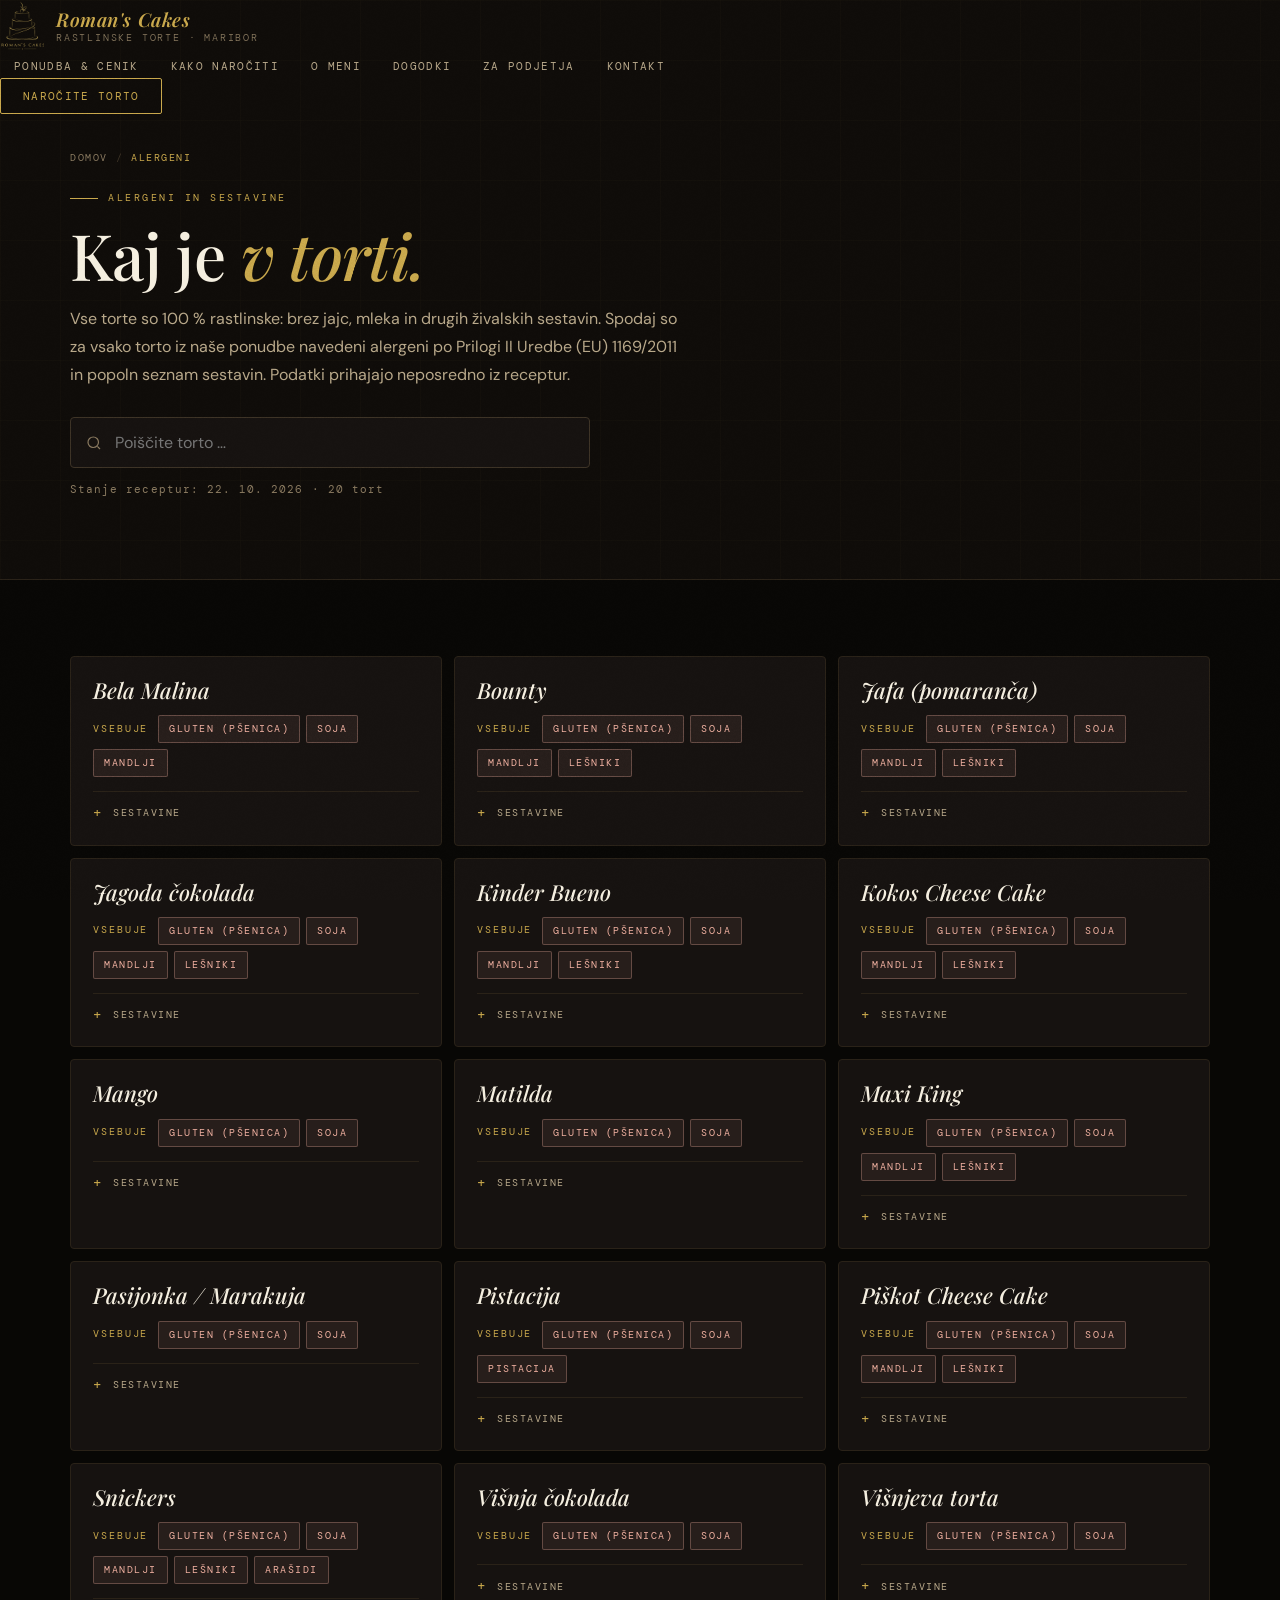
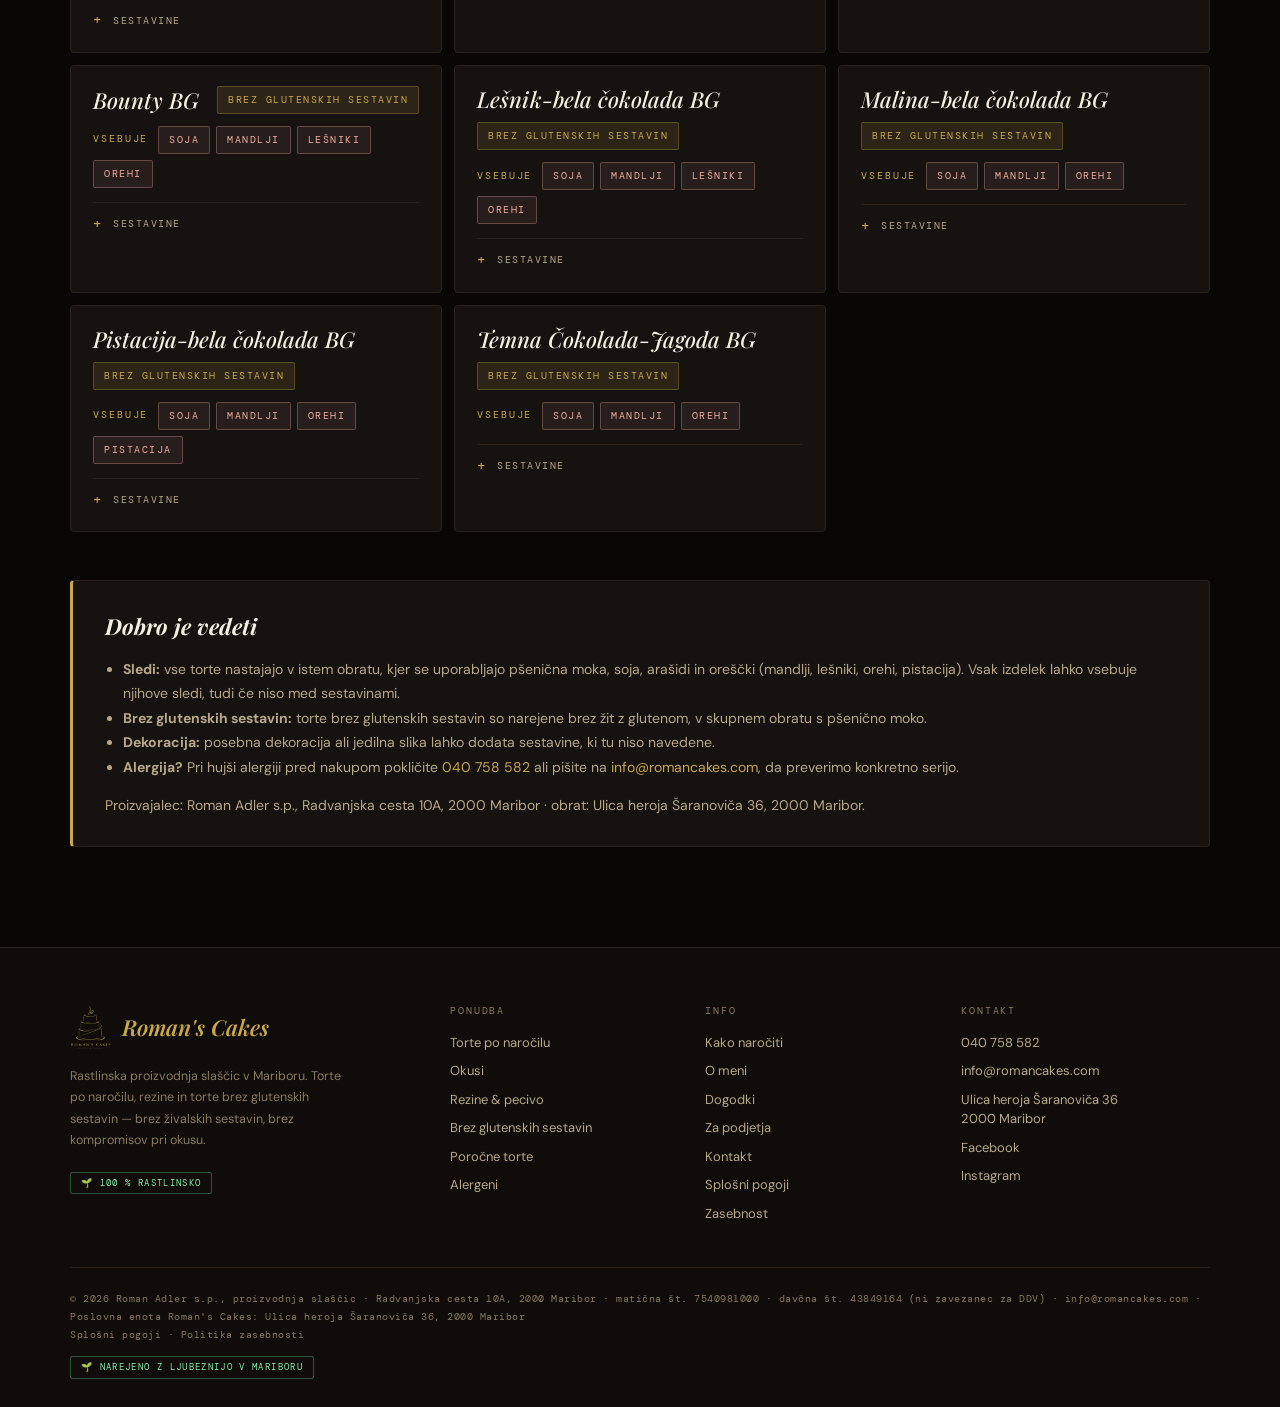
==== commit 21a3b03d: "feat: sekcija Poročne torte na ponudba/ z galerijo 4 slik - Nova sekcija #porocne v ponudba/index.ht" ====
--- a/alergeni/index.html
+++ b/alergeni/index.html
@@ -205,7 +205,7 @@
   <div class="wrap">
     <div class="footer-grid">
       <div><div class="footer-brand"><img src="../slike/web/logo-gold.png" alt="Roman's Cakes"><b>Roman's Cakes</b></div><p class="footer-desc">Rastlinska proizvodnja slaščic v Mariboru. Torte po naročilu, rezine in torte brez glutenskih sestavin — brez živalskih sestavin, brez kompromisov pri okusu.</p><div style="margin-top:16px"><span class="vegan-badge">🌱 100 % rastlinsko</span></div></div>
-      <div><div class="footer-h">Ponudba</div><ul class="footer-links"><li><a href="../ponudba/#torte">Torte po naročilu</a></li><li><a href="../ponudba/#okusi">Okusi</a></li><li><a href="../ponudba/#rezine">Rezine &amp; pecivo</a></li><li><a href="../ponudba/#brezglutensko">Brez glutenskih sestavin</a></li><li><a href="./">Alergeni</a></li></ul></div>
+      <div><div class="footer-h">Ponudba</div><ul class="footer-links"><li><a href="../ponudba/#torte">Torte po naročilu</a></li><li><a href="../ponudba/#okusi">Okusi</a></li><li><a href="../ponudba/#rezine">Rezine &amp; pecivo</a></li><li><a href="../ponudba/#brezglutensko">Brez glutenskih sestavin</a></li><li><a href="../ponudba/#porocne">Poročne torte</a></li><li><a href="./">Alergeni</a></li></ul></div>
       <div><div class="footer-h">Info</div><ul class="footer-links"><li><a href="../narocilo/">Kako naročiti</a></li><li><a href="../o-nas/">O meni</a></li><li><a href="../dogodki/">Dogodki</a></li><li><a href="../b2b/">Za podjetja</a></li><li><a href="../kontakt/">Kontakt</a></li><li><a href="../pogoji/">Splošni pogoji</a></li><li><a href="../zasebnost/">Zasebnost</a></li></ul></div>
       <div><div class="footer-h">Kontakt</div><ul class="footer-links"><li><a href="tel:+38640758582">040 758 582</a></li><li><a href="mailto:info@romancakes.com">info@romancakes.com</a></li><li>Ulica heroja Šaranoviča 36<br>2000 Maribor</li><li><a href="https://www.facebook.com/romanvegancakes" target="_blank" rel="noopener">Facebook</a></li><li><a href="https://www.instagram.com/romanvegancakes" target="_blank" rel="noopener">Instagram</a></li></ul></div>
     </div>
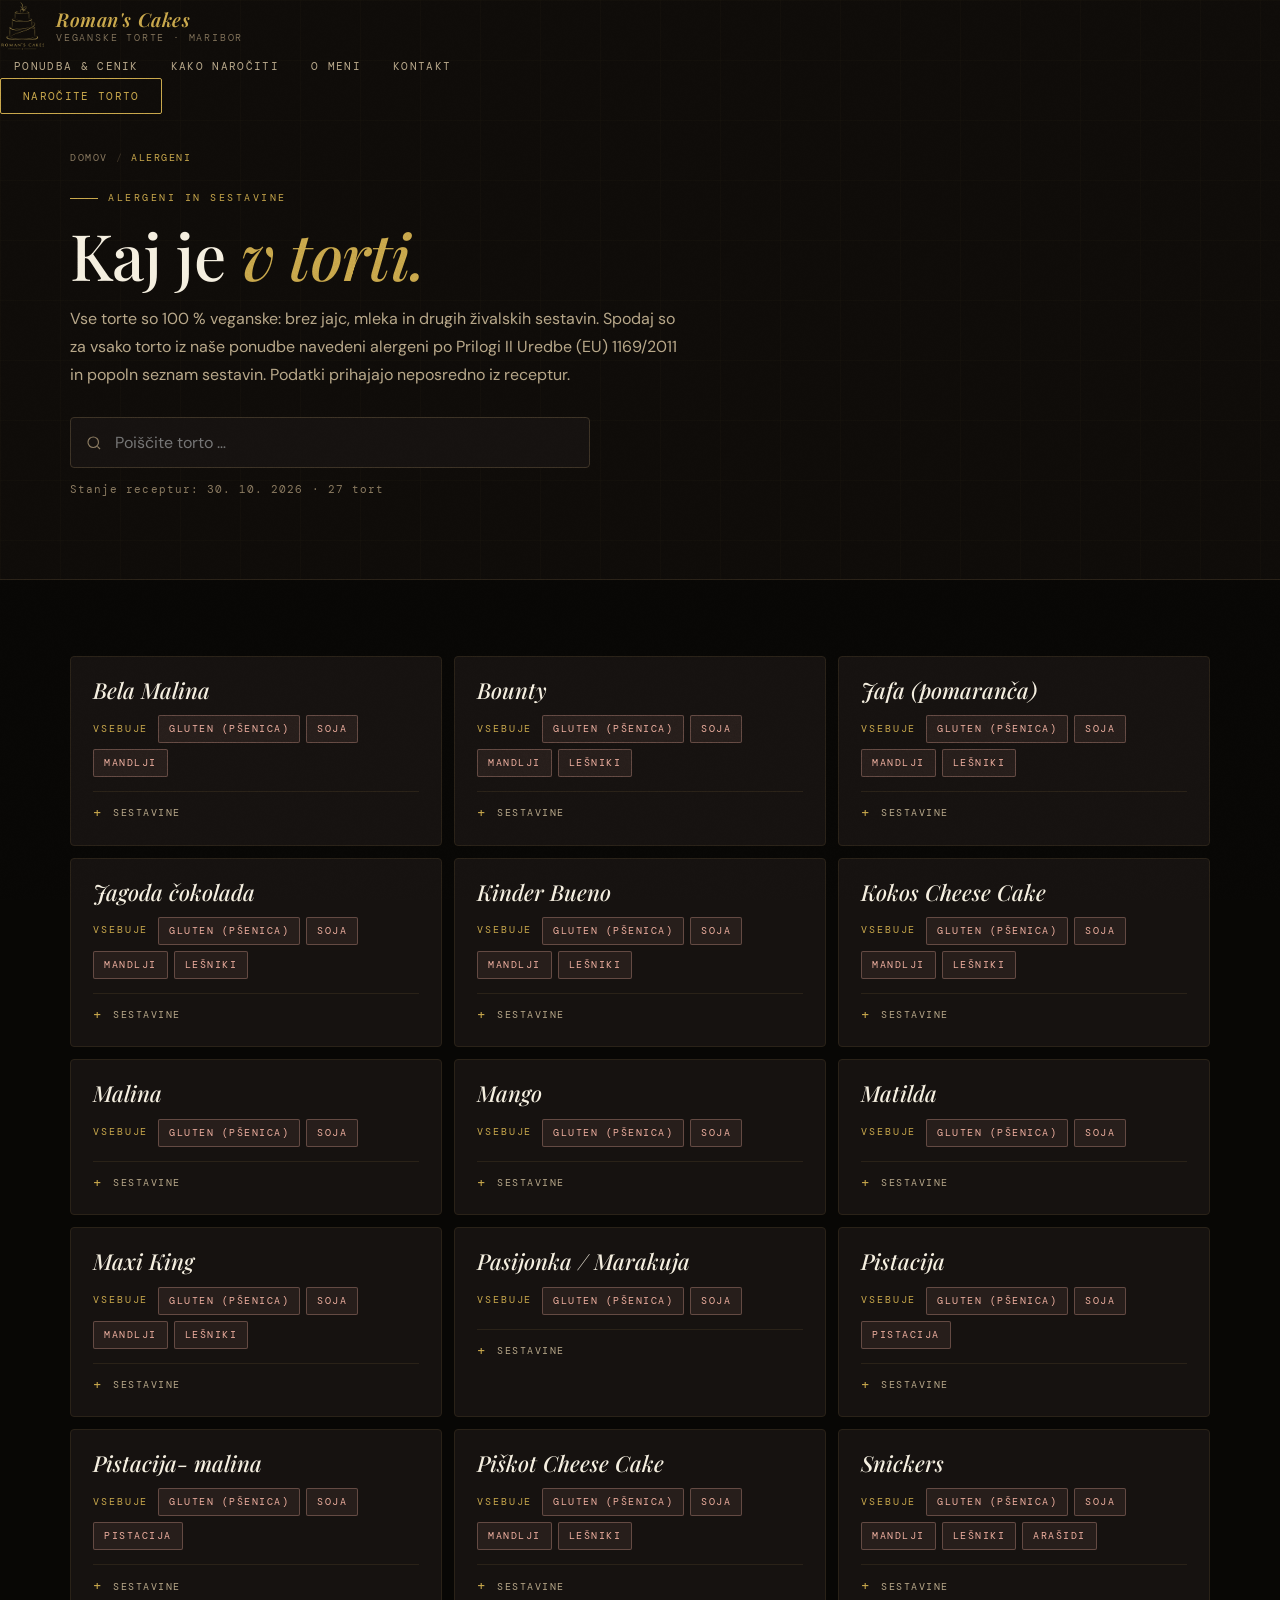
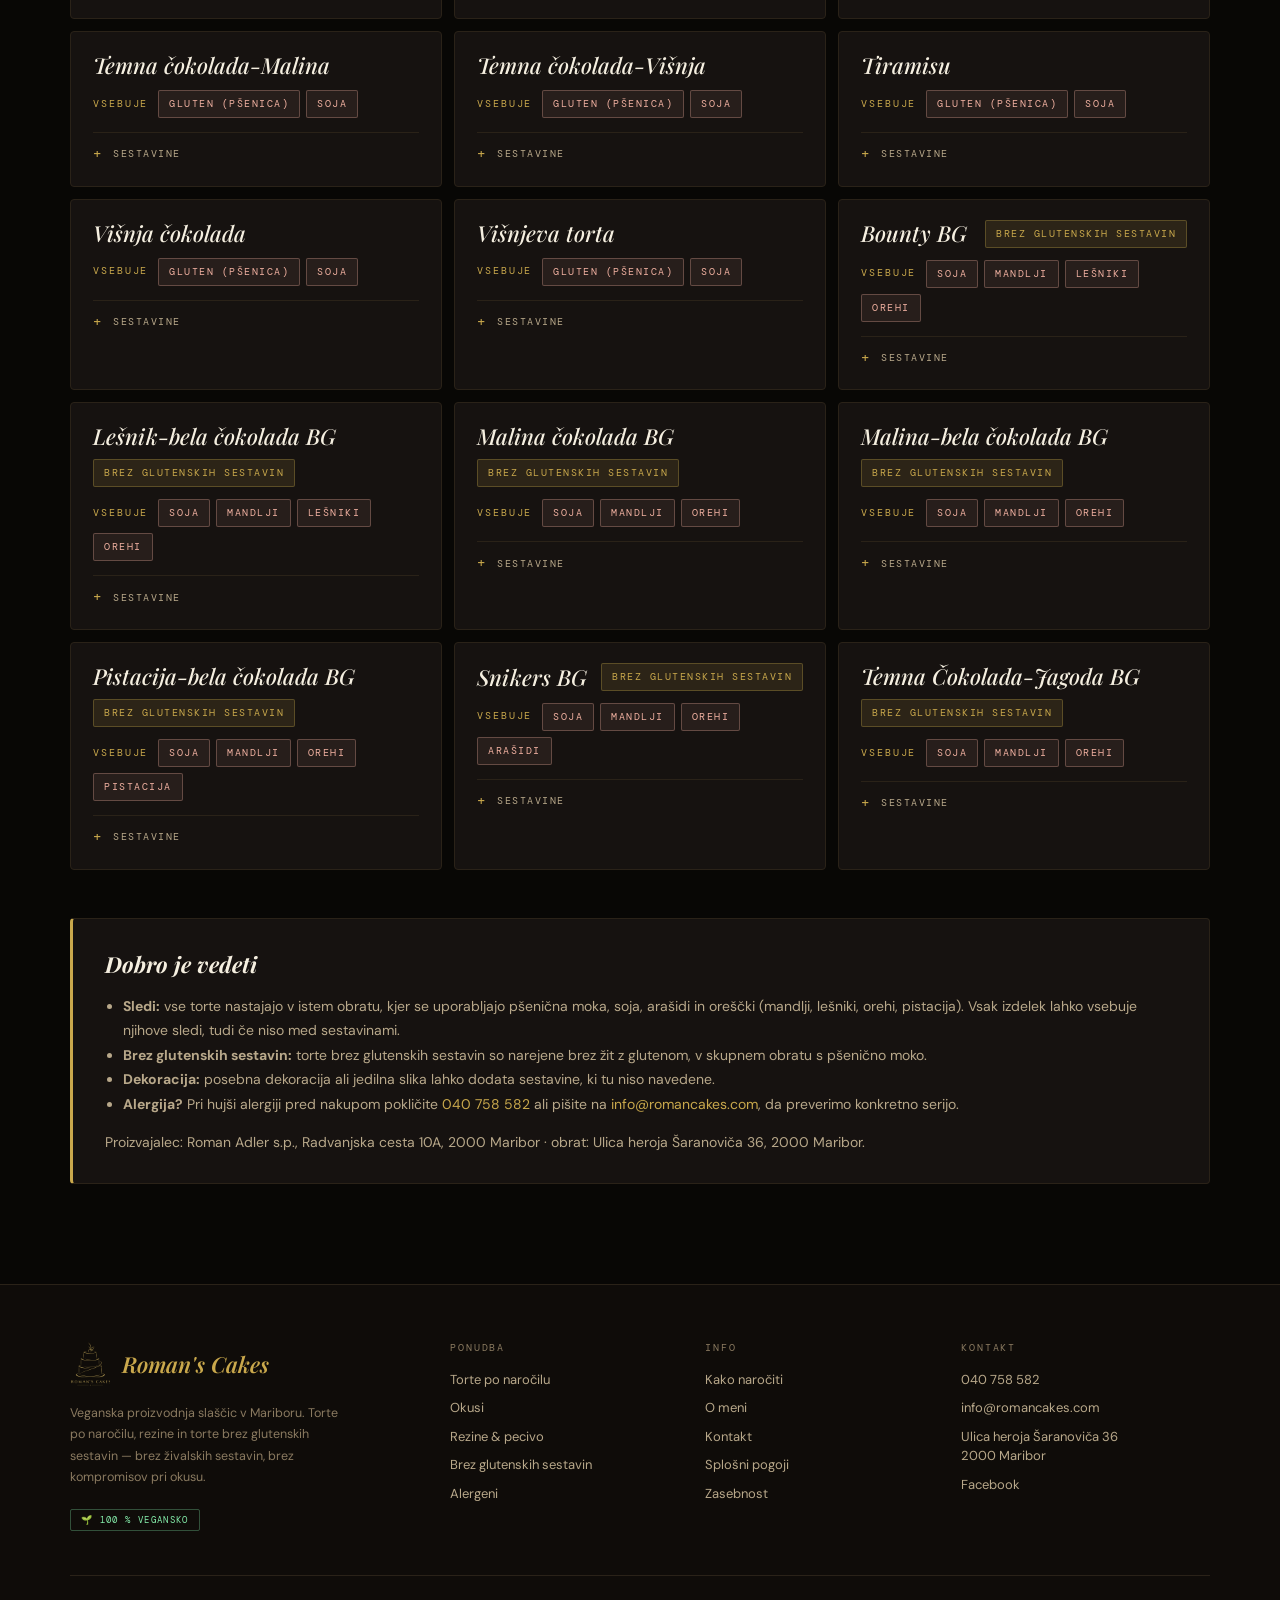
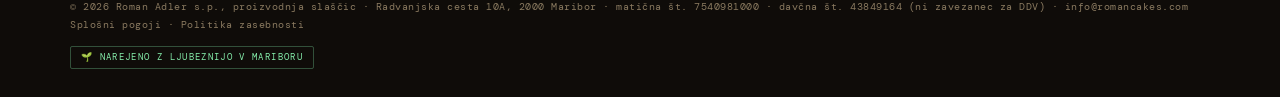
==== commit ab2cd25c: "sync: kremne iz ERP skupine Cheesecake; okvirček in razdelek Kremne iz ERP; osvežen dump 30. 10. ale" ====
--- a/alergeni/index.html
+++ b/alergeni/index.html
@@ -1,229 +1,256 @@
-<!DOCTYPE html>
-<html lang="sl">
-<head>
-<meta charset="UTF-8"><meta name="viewport" content="width=device-width, initial-scale=1.0">
-<title>Alergeni in sestavine — Roman's Cakes</title>
-<meta name="description" content="Alergeni in sestavine rastlinskih tort Roman's Cakes po Uredbi (EU) 1169/2011. Podatki iz receptur, stanje 22. 10. 2026.">
-<meta name="robots" content="noindex,follow">
-<meta name="theme-color" content="#080705">
-<meta property="og:url" content="https://romancakes.com/alergeni/">
-<meta property="og:type" content="website">
-<meta property="og:locale" content="sl_SI">
-<meta name="twitter:card" content="summary_large_image">
-<meta property="og:image" content="https://romancakes.com/slike/web/torta-lesnik.webp">
-<link rel="canonical" href="https://romancakes.com/alergeni/">
-<link rel="icon" href="../favicon.ico" sizes="any"><link rel="icon" href="../slike/web/icon-512.png" type="image/png"><link rel="apple-touch-icon" href="../slike/web/apple-touch-icon.png">
-<link rel="preconnect" href="https://fonts.googleapis.com"><link rel="preconnect" href="https://fonts.gstatic.com" crossorigin>
-<link href="https://fonts.googleapis.com/css2?family=Playfair+Display:ital,wght@0,400;0,500;0,600;0,800;1,400;1,600&family=DM+Sans:wght@300;400;500&family=DM+Mono:wght@300;400&display=swap" rel="stylesheet">
-<link rel="stylesheet" href="../assets/site.css?v=2">
-<style>
-.page-hero p{max-width:620px}
-.isk{margin:28px 0 0;position:relative;max-width:520px}
-.isk input{width:100%;background:var(--bg2);border:1px solid var(--border2);border-radius:var(--r);color:var(--cream);font-family:var(--fb);font-size:16px;padding:14px 16px 14px 44px;outline:none;transition:border-color var(--tr)}
-.isk input:focus{border-color:var(--gold)}
-.isk svg{position:absolute;left:15px;top:50%;transform:translateY(-50%);width:18px;height:18px;stroke:var(--cream3);fill:none;stroke-width:1.6}
-.kart-grid{display:grid;grid-template-columns:repeat(auto-fill,minmax(300px,1fr));gap:12px;margin-top:36px}
-.kart{background:var(--bg2);border:1px solid var(--border);border-radius:var(--r);padding:20px 22px;scroll-margin-top:90px}
-.kart:target{border-color:var(--gold);box-shadow:0 0 0 1px var(--gold)}
-.kart.skrij{display:none}
-.kart-h{display:flex;align-items:center;justify-content:space-between;gap:10px;flex-wrap:wrap;margin-bottom:12px}
-.kart h2{font-family:var(--fd);font-size:22px;font-weight:500;font-style:italic;color:var(--cream);line-height:1.2}
-.kart-al{display:flex;flex-wrap:wrap;gap:6px;align-items:center}
-.kart-l{font-family:var(--fm);font-size:9.5px;letter-spacing:.2em;text-transform:uppercase;color:var(--gold);margin-right:4px}
-.kart .tag{font-size:10px;padding:5px 10px}
-.kart details{margin-top:14px;border-top:1px solid var(--border);padding-top:10px}
-.kart summary{cursor:pointer;font-family:var(--fm);font-size:10px;letter-spacing:.15em;text-transform:uppercase;color:var(--cream2);list-style:none;display:flex;align-items:center;gap:8px}
-.kart summary::-webkit-details-marker{display:none}
-.kart summary::before{content:'+';color:var(--gold);font-size:14px;width:12px}
-.kart details[open] summary::before{content:'–'}
-.kart details p{font-size:13.5px;color:var(--cream2);line-height:1.7;margin-top:10px}
-.kart details b{color:var(--cream);font-weight:500}
-.nic{display:none;color:var(--cream2);font-size:15px;margin-top:30px}
-.nic.pokazi{display:block}
-.al-box{background:var(--bg2);border:1px solid var(--border);border-left:3px solid var(--gold);border-radius:var(--r);padding:28px 32px;margin-top:48px}
-.al-box h3{font-family:var(--fd);font-style:italic;font-size:22px;color:var(--cream);margin-bottom:12px}
-.al-box p,.al-box li{font-size:14px;color:var(--cream2);line-height:1.75}
-.al-box ul{margin:8px 0 0 18px}
-.al-box p+p{margin-top:10px}
-.stanje{font-family:var(--fm);font-size:10.5px;letter-spacing:.1em;color:var(--cream3);margin-top:14px}
-@media(max-width:700px){.al-box{padding:22px 20px}.kart{padding:18px}}
-</style>
-</head>
-<body>
-<div id="cur-dot" class="cursor" aria-hidden="true"></div><div id="cur-ring" class="cursor-ring" aria-hidden="true"></div>
-<div id="grain" class="grain" aria-hidden="true"></div>
-
-<nav id="nav">
-  <div class="nav-inner">
-    <a href="../" class="nav-logo" aria-label="Roman's Cakes — domov"><img src="../slike/web/logo-gold.png" alt="Roman's Cakes"><div class="nav-logo-text">Roman's Cakes<span>Rastlinske torte · Maribor</span></div></a>
-    <ul class="nav-links">
-      <li><a href="../ponudba/">Ponudba &amp; cenik</a></li>
-      <li><a href="../narocilo/">Kako naročiti</a></li>
-      <li><a href="../o-nas/">O meni</a></li>
-      <li><a href="../dogodki/">Dogodki</a></li>
-      <li><a href="../b2b/">Za podjetja</a></li><li><a href="../kontakt/">Kontakt</a></li>
-    </ul>
-    <a href="../kontakt/" class="nav-cta">Naročite torto</a>
-    <button class="nav-mb" aria-label="Odpri meni" aria-expanded="false" aria-controls="mnav"><span></span><span></span><span></span></button>
-  </div>
-</nav>
-<div id="mnav"><a href="../ponudba/">Ponudba &amp; cenik</a><a href="../narocilo/">Kako naročiti</a><a href="../o-nas/">O meni</a><a href="../dogodki/">Dogodki</a><a href="../b2b/">Za podjetja</a><a href="../kontakt/">Kontakt</a><a href="../kontakt/" class="nav-cta">Naročite torto</a></div>
-
-<main>
-<div class="page-hero">
-  <div class="wrap">
-    <div class="breadcrumb"><a href="../">Domov</a><span>/</span><span class="cur">Alergeni</span></div>
-    <div class="lbl">Alergeni in sestavine</div>
-    <h1 class="hd">Kaj je <em>v torti.</em></h1>
-    <p>Vse torte so 100 % rastlinske: brez jajc, mleka in drugih živalskih sestavin. Spodaj so za vsako torto iz naše ponudbe navedeni alergeni po Prilogi II Uredbe (EU) 1169/2011 in popoln seznam sestavin. Podatki prihajajo neposredno iz receptur.</p>
-    <div class="isk"><svg viewBox="0 0 24 24" aria-hidden="true"><circle cx="11" cy="11" r="7"/><path d="m20 20-3.5-3.5"/></svg><input type="search" id="isk" placeholder="Poiščite torto …" aria-label="Iskanje torte" autocomplete="off"></div>
-    <div class="stanje">Stanje receptur: 22. 10. 2026 · 20 tort</div>
-  </div>
-</div>
-
-<section class="sec" style="padding-top:40px">
-  <div class="wrap">
-    <div class="kart-grid" id="kartice">
-<article class="kart" id="bela-malina" data-ime="bela malina">
-  <div class="kart-h"><h2>Bela Malina</h2></div>
-  <div class="kart-al"><span class="kart-l">Vsebuje</span><span class="tag tag-a">gluten (pšenica)</span><span class="tag tag-a">soja</span><span class="tag tag-a">mandlji</span></div>
-  <details><summary>Sestavine</summary><p><b>SMETANA</b>/<b>STEPANJE</b>, <b>MOKA BELA TIP 550</b>, Rastlinsko mleko (ovseno), Malina sadje, Kokosovo mleko, <b>BELA ČOKOLADA</b> (Kakavovo maslo, sladkor, maltodeksterin, <b>MANDLJEV </b>zdrob, emulator: lecitinsol, aroma vanilije), Fruttidor malina 70% (maline 70%, sladkor, voda, modificiran škrob, naravne arome, sredstvo za uravnavanje kislosti (<b>E330</b>), konzervans (<b>E202</b>)), Sladkor beli kristalni, Vanilin sladkor, Rastlinska rama (margarina), Pecilni prašek, Vinski kamen, Sončnično olje</p></details>
-</article>
-<article class="kart" id="bounty" data-ime="bounty">
-  <div class="kart-h"><h2>Bounty</h2></div>
-  <div class="kart-al"><span class="kart-l">Vsebuje</span><span class="tag tag-a">gluten (pšenica)</span><span class="tag tag-a">soja</span><span class="tag tag-a">mandlji</span><span class="tag tag-a">lešniki</span></div>
-  <details><summary>Sestavine</summary><p><b>JOYCOVERTURE DARK</b> (rastlinske maščobe (kokos), sladkor, posnet kakav v prahu 12,5%, emulgator: <b>SOJIN </b>lecitin, arome. Lahko vsebuje sledi mleka in oreščkov), <b>SMETANA</b>/<b>STEPANJE</b>, <b>MOKA BELA TIP 550</b>, Rastlinsko mleko (ovseno), Kokosovo mleko, Granfrutta kokos pire (kokosova krema 58,6%, sladkor, glukozni sirup, kokosovi kosmiči 2,9%, maltodekstrin, rastlinska maščoba (kokos), alkohol, emulgatorji (<b>E471</b>, <b>E477</b>), zgoščevalci, sredstvo za uravnavanje kislosti (mlečna kislina), arome, grahove beljakovine, konzervans (kalijev sorbat). Lahko vsebuje sledi soje, mleka, jajc, <b>MANDLJEV</b>, <b>LEŠNIKOV</b>, <b>OREHOV </b>in <b>PISTACIJ</b>), Sladkor beli kristalni, Vanilin sladkor, <b>TEMNA COKOLADA</b> (rastlinske maščobe (kokos), sladkor, posnet kakav v prahu 12,5%, emulgator: <b>SOJIN </b>lecitin, arome. Lahko vsebuje sledi mleka in oreščkov), <b>JOYCREAM BITTER COKOLADA</b> (sladkor, rastlinska olja (sončnica), posnet kakav v prahu 19%, <b>MANDLJI</b>, <b>LEŠNIKI</b>, emulgator: <b>SOJIN </b>lecitin, arome. Lahko vsebuje sledi mleka in drugih oreščkov), Kokosova moka, Rastlinska rama (margarina), Pecilni prašek, Vinski kamen, Sončnično olje</p></details>
-</article>
-<article class="kart" id="jafa-pomaranca" data-ime="jafa (pomaranča)">
-  <div class="kart-h"><h2>Jafa (pomaranča)</h2></div>
-  <div class="kart-al"><span class="kart-l">Vsebuje</span><span class="tag tag-a">gluten (pšenica)</span><span class="tag tag-a">soja</span><span class="tag tag-a">mandlji</span><span class="tag tag-a">lešniki</span></div>
-  <details><summary>Sestavine</summary><p><b>MOKA BELA TIP 550</b>, Rastlinsko mleko (ovseno), Sladkor beli kristalni, Vanilin sladkor, Rastlinska rama (margarina), <b>JOYCREAM BITTER COKOLADA</b> (sladkor, rastlinska olja (sončnica), posnet kakav v prahu 19%, <b>MANDLJI</b>, <b>LEŠNIKI</b>, emulgator: <b>SOJIN </b>lecitin, arome. Lahko vsebuje sledi mleka in drugih oreščkov), Pecilni prašek, Vinski kamen, Sončnično olje</p></details>
-</article>
-<article class="kart" id="jagoda-cokolada" data-ime="jagoda čokolada">
-  <div class="kart-h"><h2>Jagoda čokolada</h2></div>
-  <div class="kart-al"><span class="kart-l">Vsebuje</span><span class="tag tag-a">gluten (pšenica)</span><span class="tag tag-a">soja</span><span class="tag tag-a">mandlji</span><span class="tag tag-a">lešniki</span></div>
-  <details><summary>Sestavine</summary><p><b>SMETANA</b>/<b>STEPANJE</b>, <b>MOKA BELA TIP 550</b>, Rastlinsko mleko (ovseno), <b>TEMNA COKOLADA</b> (rastlinske maščobe (kokos), sladkor, posnet kakav v prahu 12,5%, emulgator: <b>SOJIN </b>lecitin, arome. Lahko vsebuje sledi mleka in oreščkov), Jagoda sadje (zamrznjeno), Sladkor beli kristalni, Vanilin sladkor, <b>JOYCOVERTURE DARK</b> (rastlinske maščobe (kokos), sladkor, posnet kakav v prahu 12,5%, emulgator: <b>SOJIN </b>lecitin, arome. Lahko vsebuje sledi mleka in oreščkov), <b>JOYCREAM BITTER COKOLADA</b> (sladkor, rastlinska olja (sončnica), posnet kakav v prahu 19%, <b>MANDLJI</b>, <b>LEŠNIKI</b>, emulgator: <b>SOJIN </b>lecitin, arome. Lahko vsebuje sledi mleka in drugih oreščkov), Fruttidor jagodna marmelada 70% (jagode 70%, sladkor, voda, modificiran škrob, sredstvo za uravnavanje kislosti (<b>E330</b>), arome, konzervans (<b>E202</b>)), Rastlinska rama (margarina), Pecilni prašek, Vinski kamen, Sončnično olje</p></details>
-</article>
-<article class="kart" id="kinder-bueno" data-ime="kinder bueno">
-  <div class="kart-h"><h2>Kinder Bueno</h2></div>
-  <div class="kart-al"><span class="kart-l">Vsebuje</span><span class="tag tag-a">gluten (pšenica)</span><span class="tag tag-a">soja</span><span class="tag tag-a">mandlji</span><span class="tag tag-a">lešniki</span></div>
-  <details><summary>Sestavine</summary><p><b>SMETANA</b>/<b>STEPANJE</b>, <b>MOKA BELA TIP 550</b>, Rastlinsko mleko (ovseno), Kokosovo mleko, <b>JOYPASTE NOCCIOLINA</b> (<b>LEŠNIK</b>) 100% (pražene <b>LEŠNIKE 100</b> %. Lahko vsebuje sledi drugih oreščkov), <b>JOYCREAM BITTER COKOLADA</b> (sladkor, rastlinska olja (sončnica), posnet kakav v prahu 19%, <b>MANDLJI</b>, <b>LEŠNIKI</b>, emulgator: <b>SOJIN </b>lecitin, arome. Lahko vsebuje sledi mleka in drugih oreščkov), Sladkor beli kristalni, Vanilin sladkor, <b>DROBLJENI LEŠNIKI</b>, Rastlinska rama (margarina), <b>SLADKOR MLETI</b>, Pecilni prašek, Vinski kamen, Sončnično olje</p></details>
-</article>
-<article class="kart" id="kokos-cheese-cake" data-ime="kokos cheese cake">
-  <div class="kart-h"><h2>Kokos Cheese Cake</h2></div>
-  <div class="kart-al"><span class="kart-l">Vsebuje</span><span class="tag tag-a">gluten (pšenica)</span><span class="tag tag-a">soja</span><span class="tag tag-a">mandlji</span><span class="tag tag-a">lešniki</span></div>
-  <details><summary>Sestavine</summary><p>Kokosova moka, <b>SMETANA</b>/<b>STEPANJE</b>, Kokosovo mleko, <b>KEKSI PETIT</b>, Spekulatius, <b>JOYCREAM BITTER COKOLADA</b> (sladkor, rastlinska olja (sončnica), posnet kakav v prahu 19%, <b>MANDLJI</b>, <b>LEŠNIKI</b>, emulgator: <b>SOJIN </b>lecitin, arome. Lahko vsebuje sledi mleka in drugih oreščkov), Datelji, Kokosovo olje</p></details>
-</article>
-<article class="kart" id="mango" data-ime="mango">
-  <div class="kart-h"><h2>Mango</h2></div>
-  <div class="kart-al"><span class="kart-l">Vsebuje</span><span class="tag tag-a">gluten (pšenica)</span><span class="tag tag-a">soja</span></div>
-  <details><summary>Sestavine</summary><p><b>SMETANA</b>/<b>STEPANJE</b>, <b>MOKA BELA TIP 550</b>, Rastlinsko mleko (ovseno), Granfrutta Mango (pasta, <b>MEC 3</b>) (Zmrznjen mango Alfonso pire (72 %), sladkor, glukozni sirup, rastlinske vlaknine (inulin), maltodekstrin, gostilo: tara gumi, ksantan gumi, sredstvo za uravnavanje kislosti: citronska kislina, jabolčna kislina, barvilo: kurkumin, izvleček paprike, naravne arome, konzervans: kalijev sorbat. Lahko vsebuje sledi soje, mleka, jajc, <b>MANDLJEV</b>, <b>LEŠNIKOV</b>, <b>OREHOV </b>in <b>PISTACIJ</b>), Sladkor beli kristalni, Vanilin sladkor, Rastlinska rama (margarina), Pecilni prašek, Vinski kamen, Sončnično olje</p></details>
-</article>
-<article class="kart" id="matilda" data-ime="matilda">
-  <div class="kart-h"><h2>Matilda</h2></div>
-  <div class="kart-al"><span class="kart-l">Vsebuje</span><span class="tag tag-a">gluten (pšenica)</span><span class="tag tag-a">soja</span></div>
-  <details><summary>Sestavine</summary><p><b>MOKA BELA TIP 550</b>, Rastlinsko mleko (ovseno), <b>SMETANA</b>/<b>STEPANJE</b>, Sladkor beli kristalni, Kokosovo mleko, <b>TEMNA COKOLADA</b> (rastlinske maščobe (kokos), sladkor, posnet kakav v prahu 12,5%, emulgator: <b>SOJIN </b>lecitin, arome. Lahko vsebuje sledi mleka in oreščkov), Vanilin sladkor, Rastlinska rama (margarina), Kakav 100% v prahu, Pecilni prašek, Vinski kamen, Soda bikarbona</p></details>
-</article>
-<article class="kart" id="maxi-king" data-ime="maxi king">
-  <div class="kart-h"><h2>Maxi King</h2></div>
-  <div class="kart-al"><span class="kart-l">Vsebuje</span><span class="tag tag-a">gluten (pšenica)</span><span class="tag tag-a">soja</span><span class="tag tag-a">mandlji</span><span class="tag tag-a">lešniki</span></div>
-  <details><summary>Sestavine</summary><p><b>SMETANA</b>/<b>STEPANJE</b>, <b>MOKA BELA TIP 550</b>, Rastlinsko mleko (ovseno), Kokosovo mleko, Karamela, Sladkor beli kristalni, <b>DROBLJENI LEŠNIKI</b>, Vanilin sladkor, <b>TEMNA COKOLADA</b> (rastlinske maščobe (kokos), sladkor, posnet kakav v prahu 12,5%, emulgator: <b>SOJIN </b>lecitin, arome. Lahko vsebuje sledi mleka in oreščkov), <b>JOYCREAM BITTER COKOLADA</b> (sladkor, rastlinska olja (sončnica), posnet kakav v prahu 19%, <b>MANDLJI</b>, <b>LEŠNIKI</b>, emulgator: <b>SOJIN </b>lecitin, arome. Lahko vsebuje sledi mleka in drugih oreščkov), <b>JOYCOVERTURE DARK</b> (rastlinske maščobe (kokos), sladkor, posnet kakav v prahu 12,5%, emulgator: <b>SOJIN </b>lecitin, arome. Lahko vsebuje sledi mleka in oreščkov), <b>BELA ČOKOLADA</b> (Kakavovo maslo, sladkor, maltodeksterin, <b>MANDLJEV </b>zdrob, emulator: lecitinsol, aroma vanilije), Rastlinska rama (margarina), Pecilni prašek, Vinski kamen, Sončnično olje</p></details>
-</article>
-<article class="kart" id="pasijonka-marakuja" data-ime="pasijonka / marakuja">
-  <div class="kart-h"><h2>Pasijonka / Marakuja</h2></div>
-  <div class="kart-al"><span class="kart-l">Vsebuje</span><span class="tag tag-a">gluten (pšenica)</span><span class="tag tag-a">soja</span></div>
-  <details><summary>Sestavine</summary><p><b>SMETANA</b>/<b>STEPANJE</b>, <b>MOKA BELA TIP 550</b>, Rastlinsko mleko (ovseno), Granfrutta Marakuja (pasta, <b>MEC 3</b>) (Zmrznjena kaša marakuje (46,2 %), sladkor, glukozni sirup, maltodekstrin, rastlinske vlaknine (inulin), gostilo: pektin in tara gumi, naravne arome, sredstvo za uravnavanje kislosti: jabolčna kislina, konzervans: kalijev sorbat, barvila: karoteni. Lahko vsebuje sledi soje, mleka, jajc, <b>MANDLJEV</b>, <b>LEŠNIKOV</b>, <b>OREHOV </b>in <b>PISTACIJ</b>), Sladkor beli kristalni, Vanilin sladkor, Rastlinska rama (margarina), Pecilni prašek, Vinski kamen, Sončnično olje</p></details>
-</article>
-<article class="kart" id="pistacija" data-ime="pistacija">
-  <div class="kart-h"><h2>Pistacija</h2></div>
-  <div class="kart-al"><span class="kart-l">Vsebuje</span><span class="tag tag-a">gluten (pšenica)</span><span class="tag tag-a">soja</span><span class="tag tag-a">pistacija</span></div>
-  <details><summary>Sestavine</summary><p><b>SMETANA</b>/<b>STEPANJE</b>, <b>MOKA BELA TIP 550</b>, Rastlinsko mleko (ovseno), Kokosovo mleko, <b>JOYPASTE PISTACIJA 100</b> % <b>X 1 KG</b> (pražene <b>PISTACIJE 100</b> %. Lahko vsebuje sledi drugih oreščkov), Sladkor beli kristalni, Vanilin sladkor, Rastlinska rama (margarina), Pecilni prašek, Vinski kamen, Sončnično olje</p></details>
-</article>
-<article class="kart" id="piskot-cheese-cake" data-ime="piškot cheese cake">
-  <div class="kart-h"><h2>Piškot Cheese Cake</h2></div>
-  <div class="kart-al"><span class="kart-l">Vsebuje</span><span class="tag tag-a">gluten (pšenica)</span><span class="tag tag-a">soja</span><span class="tag tag-a">mandlji</span><span class="tag tag-a">lešniki</span></div>
-  <details><summary>Sestavine</summary><p><b>SMETANA</b>/<b>STEPANJE</b>, Kokosovo mleko, Spekulatius, <b>KEKSI PETIT</b>, <b>JOYCREAM BITTER COKOLADA</b> (sladkor, rastlinska olja (sončnica), posnet kakav v prahu 19%, <b>MANDLJI</b>, <b>LEŠNIKI</b>, emulgator: <b>SOJIN </b>lecitin, arome. Lahko vsebuje sledi mleka in drugih oreščkov), Kokosovo olje</p></details>
-</article>
-<article class="kart" id="snickers" data-ime="snickers">
-  <div class="kart-h"><h2>Snickers</h2></div>
-  <div class="kart-al"><span class="kart-l">Vsebuje</span><span class="tag tag-a">gluten (pšenica)</span><span class="tag tag-a">soja</span><span class="tag tag-a">mandlji</span><span class="tag tag-a">lešniki</span><span class="tag tag-a">arašidi</span></div>
-  <details><summary>Sestavine</summary><p><b>SMETANA</b>/<b>STEPANJE</b>, <b>MOKA BELA TIP 550</b>, Rastlinsko mleko (ovseno), <b>ARAŠIDOVO MASLO</b>, Karamela, Sladkor beli kristalni, Vanilin sladkor, <b>JOYCREAM BITTER COKOLADA</b> (sladkor, rastlinska olja (sončnica), posnet kakav v prahu 19%, <b>MANDLJI</b>, <b>LEŠNIKI</b>, emulgator: <b>SOJIN </b>lecitin, arome. Lahko vsebuje sledi mleka in drugih oreščkov), Rastlinska rama (margarina), <b>ARAŠIDI</b>, Pecilni prašek, Vinski kamen, Sončnično olje</p></details>
-</article>
-<article class="kart" id="visnja-cokolada" data-ime="višnja čokolada">
-  <div class="kart-h"><h2>Višnja čokolada</h2></div>
-  <div class="kart-al"><span class="kart-l">Vsebuje</span><span class="tag tag-a">gluten (pšenica)</span><span class="tag tag-a">soja</span></div>
-  <details><summary>Sestavine</summary><p><b>MOKA BELA TIP 550</b>, Rastlinsko mleko (ovseno), Sladkor beli kristalni, Vanilin sladkor, <b>TEMNA COKOLADA</b> (rastlinske maščobe (kokos), sladkor, posnet kakav v prahu 12,5%, emulgator: <b>SOJIN </b>lecitin, arome. Lahko vsebuje sledi mleka in oreščkov), Rastlinska rama (margarina), Pecilni prašek, Vinski kamen, Sončnično olje, <b>SMETANA</b>/<b>STEPANJE</b>, Fruttidor Višnja (amarena) 70% (amarene (višnje) 70%, sladkor, voda)</p></details>
-</article>
-<article class="kart" id="visnjeva-torta" data-ime="višnjeva torta">
-  <div class="kart-h"><h2>Višnjeva torta</h2></div>
-  <div class="kart-al"><span class="kart-l">Vsebuje</span><span class="tag tag-a">gluten (pšenica)</span><span class="tag tag-a">soja</span></div>
-  <details><summary>Sestavine</summary><p><b>MOKA BELA TIP 550</b>, Rastlinsko mleko (ovseno), Sladkor beli kristalni, Vanilin sladkor, Rastlinska rama (margarina), Pecilni prašek, Vinski kamen, Sončnično olje, Fruttidor Višnja (amarena) 70% (amarene (višnje) 70%, sladkor, voda), <b>SMETANA</b>/<b>STEPANJE</b></p></details>
-</article>
-<article class="kart" id="bounty-bg" data-ime="bounty bg">
-  <div class="kart-h"><h2>Bounty BG</h2><span class="tag tag-g">brez glutenskih sestavin</span></div>
-  <div class="kart-al"><span class="kart-l">Vsebuje</span><span class="tag tag-a">soja</span><span class="tag tag-a">mandlji</span><span class="tag tag-a">lešniki</span><span class="tag tag-a">orehi</span></div>
-  <details><summary>Sestavine</summary><p>Kokosovo mleko, <b>SMETANA</b>/<b>STEPANJE</b>, Granfrutta kokos pire (kokosova krema 58,6%, sladkor, glukozni sirup, kokosovi kosmiči 2,9%, maltodekstrin, rastlinska maščoba (kokos), alkohol, emulgatorji (<b>E471</b>, <b>E477</b>), zgoščevalci, sredstvo za uravnavanje kislosti (mlečna kislina), arome, grahove beljakovine, konzervans (kalijev sorbat). Lahko vsebuje sledi soje, mleka, jajc, <b>MANDLJEV</b>, <b>LEŠNIKOV</b>, <b>OREHOV </b>in <b>PISTACIJ</b>), <b>OREHI MLETI</b>, <b>MLETI MANDLJI</b>, Kokosova moka, <b>JOYCREAM BITTER COKOLADA</b> (sladkor, rastlinska olja (sončnica), posnet kakav v prahu 19%, <b>MANDLJI</b>, <b>LEŠNIKI</b>, emulgator: <b>SOJIN </b>lecitin, arome. Lahko vsebuje sledi mleka in drugih oreščkov), Kokosovo olje, Datelji</p></details>
-</article>
-<article class="kart" id="lesnik-bela-cokolada-bg" data-ime="lešnik-bela čokolada bg">
-  <div class="kart-h"><h2>Lešnik-bela čokolada BG</h2><span class="tag tag-g">brez glutenskih sestavin</span></div>
-  <div class="kart-al"><span class="kart-l">Vsebuje</span><span class="tag tag-a">soja</span><span class="tag tag-a">mandlji</span><span class="tag tag-a">lešniki</span><span class="tag tag-a">orehi</span></div>
-  <details><summary>Sestavine</summary><p><b>BELA ČOKOLADA</b> (Kakavovo maslo, sladkor, maltodeksterin, <b>MANDLJEV </b>zdrob, emulator: lecitinsol, aroma vanilije), <b>SMETANA</b>/<b>STEPANJE</b>, Kokosovo mleko, <b>MLETI MANDLJI</b>, <b>OREHI MLETI</b>, <b>SLADKOR MLETI</b>, Datelji, Kokosovo olje, <b>JOYPASTE NOCCIOLINA</b> (<b>LEŠNIK</b>) 100% (pražene <b>LEŠNIKE 100</b> %. Lahko vsebuje sledi drugih oreščkov)</p></details>
-</article>
-<article class="kart" id="malina-bela-cokolada-bg" data-ime="malina-bela čokolada bg">
-  <div class="kart-h"><h2>Malina-bela čokolada BG</h2><span class="tag tag-g">brez glutenskih sestavin</span></div>
-  <div class="kart-al"><span class="kart-l">Vsebuje</span><span class="tag tag-a">soja</span><span class="tag tag-a">mandlji</span><span class="tag tag-a">orehi</span></div>
-  <details><summary>Sestavine</summary><p><b>BELA ČOKOLADA</b> (Kakavovo maslo, sladkor, maltodeksterin, <b>MANDLJEV </b>zdrob, emulator: lecitinsol, aroma vanilije), Kokosovo mleko, Fruttidor malina 70% (maline 70%, sladkor, voda, modificiran škrob, naravne arome, sredstvo za uravnavanje kislosti (<b>E330</b>), konzervans (<b>E202</b>)), <b>MLETI MANDLJI</b>, <b>OREHI MLETI</b>, Kokosova moka, Kokosovo olje, Datelji</p></details>
-</article>
-<article class="kart" id="pistacija-bela-cokolada-bg" data-ime="pistacija-bela čokolada bg">
-  <div class="kart-h"><h2>Pistacija-bela čokolada BG</h2><span class="tag tag-g">brez glutenskih sestavin</span></div>
-  <div class="kart-al"><span class="kart-l">Vsebuje</span><span class="tag tag-a">soja</span><span class="tag tag-a">mandlji</span><span class="tag tag-a">orehi</span><span class="tag tag-a">pistacija</span></div>
-  <details><summary>Sestavine</summary><p><b>BELA ČOKOLADA</b> (Kakavovo maslo, sladkor, maltodeksterin, <b>MANDLJEV </b>zdrob, emulator: lecitinsol, aroma vanilije), Kokosovo mleko, <b>MLETI MANDLJI</b>, <b>OREHI MLETI</b>, <b>JOYPASTE PISTACIJA 100</b> % <b>X 1 KG</b> (pražene <b>PISTACIJE 100</b> %. Lahko vsebuje sledi drugih oreščkov), Kokosova moka, Kokosovo olje, Datelji</p></details>
-</article>
-<article class="kart" id="temna-cokolada-jagoda-bg" data-ime="temna čokolada-jagoda bg">
-  <div class="kart-h"><h2>Temna Čokolada-Jagoda BG</h2><span class="tag tag-g">brez glutenskih sestavin</span></div>
-  <div class="kart-al"><span class="kart-l">Vsebuje</span><span class="tag tag-a">soja</span><span class="tag tag-a">mandlji</span><span class="tag tag-a">orehi</span></div>
-  <details><summary>Sestavine</summary><p><b>SMETANA</b>/<b>STEPANJE</b>, Kokosovo mleko, <b>JAGODE MODIMA GOJENE ZAM</b>, <b>TEMNA COKOLADA</b> (rastlinske maščobe (kokos), sladkor, posnet kakav v prahu 12,5%, emulgator: <b>SOJIN </b>lecitin, arome. Lahko vsebuje sledi mleka in oreščkov), <b>MLETI MANDLJI</b>, <b>OREHI MLETI</b>, Kokosova moka, Kokosovo olje, Datelji</p></details>
-</article>
-    </div>
-    <p class="nic" id="nic">Te torte ni na seznamu. Vprašajte osebje ali nas pokličite na <a href="tel:+38640758582" style="color:var(--gold)">040 758 582</a>.</p>
-
-    <div class="al-box" id="opombe">
-      <h3>Dobro je vedeti</h3>
-      <ul>
-        <li><strong>Sledi:</strong> vse torte nastajajo v istem obratu, kjer se uporabljajo pšenična moka, soja, arašidi in oreščki (mandlji, lešniki, orehi, pistacija). Vsak izdelek lahko vsebuje njihove sledi, tudi če niso med sestavinami.</li>
-        <li><strong>Brez glutenskih sestavin:</strong> torte brez glutenskih sestavin so narejene brez žit z glutenom, v skupnem obratu s pšenično moko.</li>
-        <li><strong>Dekoracija:</strong> posebna dekoracija ali jedilna slika lahko dodata sestavine, ki tu niso navedene.</li>
-        <li><strong>Alergija?</strong> Pri hujši alergiji pred nakupom pokličite <a href="tel:+38640758582" style="color:var(--gold)">040 758 582</a> ali pišite na <a href="mailto:info@romancakes.com" style="color:var(--gold)">info@romancakes.com</a>, da preverimo konkretno serijo.</li>
-      </ul>
-      <p style="margin-top:14px">Proizvajalec: Roman Adler s.p., Radvanjska cesta 10A, 2000 Maribor · obrat: Ulica heroja Šaranoviča 36, 2000 Maribor.</p>
-    </div>
-  </div>
-</section>
-</main>
-
-<footer>
-  <div class="wrap">
-    <div class="footer-grid">
-      <div><div class="footer-brand"><img src="../slike/web/logo-gold.png" alt="Roman's Cakes"><b>Roman's Cakes</b></div><p class="footer-desc">Rastlinska proizvodnja slaščic v Mariboru. Torte po naročilu, rezine in torte brez glutenskih sestavin — brez živalskih sestavin, brez kompromisov pri okusu.</p><div style="margin-top:16px"><span class="vegan-badge">🌱 100 % rastlinsko</span></div></div>
-      <div><div class="footer-h">Ponudba</div><ul class="footer-links"><li><a href="../ponudba/#torte">Torte po naročilu</a></li><li><a href="../ponudba/#okusi">Okusi</a></li><li><a href="../ponudba/#rezine">Rezine &amp; pecivo</a></li><li><a href="../ponudba/#brezglutensko">Brez glutenskih sestavin</a></li><li><a href="../ponudba/#porocne">Poročne torte</a></li><li><a href="./">Alergeni</a></li></ul></div>
-      <div><div class="footer-h">Info</div><ul class="footer-links"><li><a href="../narocilo/">Kako naročiti</a></li><li><a href="../o-nas/">O meni</a></li><li><a href="../dogodki/">Dogodki</a></li><li><a href="../b2b/">Za podjetja</a></li><li><a href="../kontakt/">Kontakt</a></li><li><a href="../pogoji/">Splošni pogoji</a></li><li><a href="../zasebnost/">Zasebnost</a></li></ul></div>
-      <div><div class="footer-h">Kontakt</div><ul class="footer-links"><li><a href="tel:+38640758582">040 758 582</a></li><li><a href="mailto:info@romancakes.com">info@romancakes.com</a></li><li>Ulica heroja Šaranoviča 36<br>2000 Maribor</li><li><a href="https://www.facebook.com/romanvegancakes" target="_blank" rel="noopener">Facebook</a></li><li><a href="https://www.instagram.com/romanvegancakes" target="_blank" rel="noopener">Instagram</a></li></ul></div>
-    </div>
-    <div class="footer-bottom"><div class="footer-copy">© <span data-year>2026</span> Roman Adler s.p., proizvodnja slaščic · Radvanjska cesta 10A, 2000 Maribor · matična št. 7540981000 · davčna št. 43849164 (ni zavezanec za DDV) · info@romancakes.com · Poslovna enota Roman's Cakes: Ulica heroja Šaranoviča 36, 2000 Maribor<br><a href="../pogoji/">Splošni pogoji</a> · <a href="../zasebnost/">Politika zasebnosti</a></div><div class="vegan-badge">🌱 Narejeno z ljubeznijo v Mariboru</div></div>
-  </div>
-</footer>
-<script src="../assets/site.js" defer></script>
-<script>
-(function(){
-  var i=document.getElementById('isk'),k=document.querySelectorAll('.kart'),n=document.getElementById('nic');
-  function norm(s){return s.toLowerCase().normalize('NFD').replace(/[\u0300-\u036f]/g,'');}
-  i.addEventListener('input',function(){
-    var q=norm(i.value.trim()),vid=0;
-    k.forEach(function(e){var z=!q||norm(e.dataset.ime).indexOf(q)>-1;e.classList.toggle('skrij',!z);if(z)vid++;});
-    n.classList.toggle('pokazi',vid===0);
-  });
-})();
-</script>
-<!-- Cloudflare Web Analytics --><script type='module' src='https://static.cloudflareinsights.com/beacon.min.js' data-cf-beacon='{"token": "7ed55e5bab9a4c5582dab059dba5359e"}'></script><!-- End Cloudflare Web Analytics -->
-</body>
-</html>
+<!DOCTYPE html>
+<html lang="sl">
+<head>
+<meta charset="UTF-8"><meta name="viewport" content="width=device-width, initial-scale=1.0">
+<title>Alergeni in sestavine — Roman's Cakes</title>
+<meta name="description" content="Alergeni in sestavine veganskih tort Roman's Cakes po Uredbi (EU) 1169/2011. Podatki iz receptur, stanje 30. 10. 2026.">
+<meta name="robots" content="noindex,follow">
+<meta name="theme-color" content="#080705">
+<link rel="icon" href="../favicon.ico" sizes="any"><link rel="icon" href="../slike/web/icon-512.png" type="image/png"><link rel="apple-touch-icon" href="../slike/web/apple-touch-icon.png">
+<link rel="preconnect" href="https://fonts.googleapis.com"><link rel="preconnect" href="https://fonts.gstatic.com" crossorigin>
+<link href="https://fonts.googleapis.com/css2?family=Playfair+Display:ital,wght@0,400;0,500;0,600;0,800;1,400;1,600&family=DM+Sans:wght@300;400;500&family=DM+Mono:wght@300;400&display=swap" rel="stylesheet">
+<link rel="stylesheet" href="../assets/site.css">
+<style>
+.page-hero p{max-width:620px}
+.isk{margin:28px 0 0;position:relative;max-width:520px}
+.isk input{width:100%;background:var(--bg2);border:1px solid var(--border2);border-radius:var(--r);color:var(--cream);font-family:var(--fb);font-size:16px;padding:14px 16px 14px 44px;outline:none;transition:border-color var(--tr)}
+.isk input:focus{border-color:var(--gold)}
+.isk svg{position:absolute;left:15px;top:50%;transform:translateY(-50%);width:18px;height:18px;stroke:var(--cream3);fill:none;stroke-width:1.6}
+.kart-grid{display:grid;grid-template-columns:repeat(auto-fill,minmax(300px,1fr));gap:12px;margin-top:36px}
+.kart{background:var(--bg2);border:1px solid var(--border);border-radius:var(--r);padding:20px 22px;scroll-margin-top:90px}
+.kart:target{border-color:var(--gold);box-shadow:0 0 0 1px var(--gold)}
+.kart.skrij{display:none}
+.kart-h{display:flex;align-items:center;justify-content:space-between;gap:10px;flex-wrap:wrap;margin-bottom:12px}
+.kart h2{font-family:var(--fd);font-size:22px;font-weight:500;font-style:italic;color:var(--cream);line-height:1.2}
+.kart-al{display:flex;flex-wrap:wrap;gap:6px;align-items:center}
+.kart-l{font-family:var(--fm);font-size:9.5px;letter-spacing:.2em;text-transform:uppercase;color:var(--gold);margin-right:4px}
+.kart .tag{font-size:10px;padding:5px 10px}
+.kart details{margin-top:14px;border-top:1px solid var(--border);padding-top:10px}
+.kart summary{cursor:pointer;font-family:var(--fm);font-size:10px;letter-spacing:.15em;text-transform:uppercase;color:var(--cream2);list-style:none;display:flex;align-items:center;gap:8px}
+.kart summary::-webkit-details-marker{display:none}
+.kart summary::before{content:'+';color:var(--gold);font-size:14px;width:12px}
+.kart details[open] summary::before{content:'–'}
+.kart details p{font-size:13.5px;color:var(--cream2);line-height:1.7;margin-top:10px}
+.kart details b{color:var(--cream);font-weight:500}
+.nic{display:none;color:var(--cream2);font-size:15px;margin-top:30px}
+.nic.pokazi{display:block}
+.al-box{background:var(--bg2);border:1px solid var(--border);border-left:3px solid var(--gold);border-radius:var(--r);padding:28px 32px;margin-top:48px}
+.al-box h3{font-family:var(--fd);font-style:italic;font-size:22px;color:var(--cream);margin-bottom:12px}
+.al-box p,.al-box li{font-size:14px;color:var(--cream2);line-height:1.75}
+.al-box ul{margin:8px 0 0 18px}
+.al-box p+p{margin-top:10px}
+.stanje{font-family:var(--fm);font-size:10.5px;letter-spacing:.1em;color:var(--cream3);margin-top:14px}
+@media(max-width:700px){.al-box{padding:22px 20px}.kart{padding:18px}}
+</style>
+</head>
+<body>
+<div id="cur-dot" class="cursor" aria-hidden="true"></div><div id="cur-ring" class="cursor-ring" aria-hidden="true"></div>
+<div id="grain" class="grain" aria-hidden="true"></div>
+
+<nav id="nav">
+  <div class="nav-inner">
+    <a href="../" class="nav-logo" aria-label="Roman's Cakes — domov"><img src="../slike/web/logo-gold.png" alt=""><div class="nav-logo-text">Roman's Cakes<span>Veganske torte · Maribor</span></div></a>
+    <ul class="nav-links">
+      <li><a href="../ponudba/">Ponudba &amp; cenik</a></li>
+      <li><a href="../narocilo/">Kako naročiti</a></li>
+      <li><a href="../o-nas/">O meni</a></li>
+      <li><a href="../kontakt/">Kontakt</a></li>
+    </ul>
+    <a href="../kontakt/" class="nav-cta">Naročite torto</a>
+    <button class="nav-mb" aria-label="Odpri meni" aria-expanded="false" aria-controls="mnav"><span></span><span></span><span></span></button>
+  </div>
+</nav>
+<div id="mnav"><a href="../ponudba/">Ponudba &amp; cenik</a><a href="../narocilo/">Kako naročiti</a><a href="../o-nas/">O meni</a><a href="../kontakt/">Kontakt</a><a href="../kontakt/" class="nav-cta">Naročite torto</a></div>
+
+<main>
+<div class="page-hero">
+  <div class="wrap">
+    <div class="breadcrumb"><a href="../">Domov</a><span>/</span><span class="cur">Alergeni</span></div>
+    <div class="lbl">Alergeni in sestavine</div>
+    <h1 class="hd">Kaj je <em>v torti.</em></h1>
+    <p>Vse torte so 100 % veganske: brez jajc, mleka in drugih živalskih sestavin. Spodaj so za vsako torto iz naše ponudbe navedeni alergeni po Prilogi II Uredbe (EU) 1169/2011 in popoln seznam sestavin. Podatki prihajajo neposredno iz receptur.</p>
+    <div class="isk"><svg viewBox="0 0 24 24" aria-hidden="true"><circle cx="11" cy="11" r="7"/><path d="m20 20-3.5-3.5"/></svg><input type="search" id="isk" placeholder="Poiščite torto …" aria-label="Iskanje torte" autocomplete="off"></div>
+    <div class="stanje">Stanje receptur: 30. 10. 2026 · 27 tort</div>
+  </div>
+</div>
+
+<section class="sec" style="padding-top:40px">
+  <div class="wrap">
+    <div class="kart-grid" id="kartice">
+<article class="kart" id="bela-malina" data-ime="bela malina">
+  <div class="kart-h"><h2>Bela Malina</h2></div>
+  <div class="kart-al"><span class="kart-l">Vsebuje</span><span class="tag tag-a">gluten (pšenica)</span><span class="tag tag-a">soja</span><span class="tag tag-a">mandlji</span></div>
+  <details><summary>Sestavine</summary><p><b>SMETANA</b>/<b>STEPANJE</b>, <b>MOKA BELA TIP 550</b>, Rastlinsko mleko (ovseno), Malina sadje, Kokosovo mleko, <b>BELA ČOKOLADA</b> (Kakavovo maslo, sladkor, maltodeksterin, <b>MANDLJEV </b>zdrob, emulator: lecitinsol, aroma vanilije), Fruttidor malina 70% (maline 70%, sladkor, voda, modificiran škrob, naravne arome, sredstvo za uravnavanje kislosti (<b>E330</b>), konzervans (<b>E202</b>)), Sladkor beli kristalni, Vanilin sladkor, Sončnično olje, Rastlinska rama (margarina), Pecilni prašek, Vinski kamen</p></details>
+</article>
+<article class="kart" id="bounty" data-ime="bounty">
+  <div class="kart-h"><h2>Bounty</h2></div>
+  <div class="kart-al"><span class="kart-l">Vsebuje</span><span class="tag tag-a">gluten (pšenica)</span><span class="tag tag-a">soja</span><span class="tag tag-a">mandlji</span><span class="tag tag-a">lešniki</span></div>
+  <details><summary>Sestavine</summary><p><b>SMETANA</b>/<b>STEPANJE</b>, <b>MOKA BELA TIP 550</b>, Rastlinsko mleko (ovseno), Kokosovo mleko, Granfrutta kokos pire (kokosova krema 58,6%, sladkor, glukozni sirup, kokosovi kosmiči 2,9%, maltodekstrin, rastlinska maščoba (kokos), alkohol, emulgatorji (<b>E471</b>, <b>E477</b>), zgoščevalci, sredstvo za uravnavanje kislosti (mlečna kislina), arome, grahove beljakovine, konzervans (kalijev sorbat). Lahko vsebuje sledi soje, mleka, jajc, <b>MANDLJEV</b>, <b>LEŠNIKOV</b>, <b>OREHOV </b>in <b>PISTACIJ</b>), Sladkor beli kristalni, Vanilin sladkor, <b>TEMNA COKOLADA</b> (rastlinske maščobe (kokos), sladkor, posnet kakav v prahu 12,5%, emulgator: <b>SOJIN </b>lecitin, arome. Lahko vsebuje sledi mleka in oreščkov), <b>JOYCREAM BITTER COKOLADA</b> (sladkor, rastlinska olja (sončnica), posnet kakav v prahu 19%, <b>MANDLJI</b>, <b>LEŠNIKI</b>, emulgator: <b>SOJIN </b>lecitin, arome. Lahko vsebuje sledi mleka in drugih oreščkov), <b>JOYCOVERTURE DARK</b> (rastlinske maščobe (kokos), sladkor, posnet kakav v prahu 12,5%, emulgator: <b>SOJIN </b>lecitin, arome. Lahko vsebuje sledi mleka in oreščkov), Kokosova moka, Sončnično olje, Rastlinska rama (margarina), Pecilni prašek, Vinski kamen</p></details>
+</article>
+<article class="kart" id="jafa-pomaranca" data-ime="jafa (pomaranča)">
+  <div class="kart-h"><h2>Jafa (pomaranča)</h2></div>
+  <div class="kart-al"><span class="kart-l">Vsebuje</span><span class="tag tag-a">gluten (pšenica)</span><span class="tag tag-a">soja</span><span class="tag tag-a">mandlji</span><span class="tag tag-a">lešniki</span></div>
+  <details><summary>Sestavine</summary><p><b>MOKA BELA TIP 550</b>, Rastlinsko mleko (ovseno), Sladkor beli kristalni, Vanilin sladkor, Sončnično olje, Rastlinska rama (margarina), <b>JOYCREAM BITTER COKOLADA</b> (sladkor, rastlinska olja (sončnica), posnet kakav v prahu 19%, <b>MANDLJI</b>, <b>LEŠNIKI</b>, emulgator: <b>SOJIN </b>lecitin, arome. Lahko vsebuje sledi mleka in drugih oreščkov), Pecilni prašek, Vinski kamen</p></details>
+</article>
+<article class="kart" id="jagoda-cokolada" data-ime="jagoda čokolada">
+  <div class="kart-h"><h2>Jagoda čokolada</h2></div>
+  <div class="kart-al"><span class="kart-l">Vsebuje</span><span class="tag tag-a">gluten (pšenica)</span><span class="tag tag-a">soja</span><span class="tag tag-a">mandlji</span><span class="tag tag-a">lešniki</span></div>
+  <details><summary>Sestavine</summary><p><b>SMETANA</b>/<b>STEPANJE</b>, <b>MOKA BELA TIP 550</b>, Rastlinsko mleko (ovseno), <b>TEMNA COKOLADA</b> (rastlinske maščobe (kokos), sladkor, posnet kakav v prahu 12,5%, emulgator: <b>SOJIN </b>lecitin, arome. Lahko vsebuje sledi mleka in oreščkov), Jagoda sadje (zamrznjeno), Sladkor beli kristalni, Vanilin sladkor, <b>JOYCOVERTURE DARK</b> (rastlinske maščobe (kokos), sladkor, posnet kakav v prahu 12,5%, emulgator: <b>SOJIN </b>lecitin, arome. Lahko vsebuje sledi mleka in oreščkov), <b>JOYCREAM BITTER COKOLADA</b> (sladkor, rastlinska olja (sončnica), posnet kakav v prahu 19%, <b>MANDLJI</b>, <b>LEŠNIKI</b>, emulgator: <b>SOJIN </b>lecitin, arome. Lahko vsebuje sledi mleka in drugih oreščkov), Sončnično olje, Rastlinska rama (margarina), Pecilni prašek, Vinski kamen</p></details>
+</article>
+<article class="kart" id="kinder-bueno" data-ime="kinder bueno">
+  <div class="kart-h"><h2>Kinder Bueno</h2></div>
+  <div class="kart-al"><span class="kart-l">Vsebuje</span><span class="tag tag-a">gluten (pšenica)</span><span class="tag tag-a">soja</span><span class="tag tag-a">mandlji</span><span class="tag tag-a">lešniki</span></div>
+  <details><summary>Sestavine</summary><p><b>SMETANA</b>/<b>STEPANJE</b>, <b>MOKA BELA TIP 550</b>, Rastlinsko mleko (ovseno), Kokosovo mleko, <b>JOYPASTE NOCCIOLINA</b> (<b>LEŠNIK</b>) 100% (pražene <b>LEŠNIKE 100</b> %. Lahko vsebuje sledi drugih oreščkov), <b>JOYCREAM BITTER COKOLADA</b> (sladkor, rastlinska olja (sončnica), posnet kakav v prahu 19%, <b>MANDLJI</b>, <b>LEŠNIKI</b>, emulgator: <b>SOJIN </b>lecitin, arome. Lahko vsebuje sledi mleka in drugih oreščkov), Sladkor beli kristalni, Vanilin sladkor, <b>DROBLJENI LEŠNIKI</b>, Sončnično olje, Rastlinska rama (margarina), <b>SLADKOR MLETI</b>, Pecilni prašek, Vinski kamen</p></details>
+</article>
+<article class="kart" id="kokos-cheese-cake" data-ime="kokos cheese cake">
+  <div class="kart-h"><h2>Kokos Cheese Cake</h2></div>
+  <div class="kart-al"><span class="kart-l">Vsebuje</span><span class="tag tag-a">gluten (pšenica)</span><span class="tag tag-a">soja</span><span class="tag tag-a">mandlji</span><span class="tag tag-a">lešniki</span></div>
+  <details><summary>Sestavine</summary><p><b>SMETANA</b>/<b>STEPANJE</b>, Kokosovo mleko, <b>KEKSI PETIT</b>, Spekulatius, Kokosova moka, <b>JOYCREAM BITTER COKOLADA</b> (sladkor, rastlinska olja (sončnica), posnet kakav v prahu 19%, <b>MANDLJI</b>, <b>LEŠNIKI</b>, emulgator: <b>SOJIN </b>lecitin, arome. Lahko vsebuje sledi mleka in drugih oreščkov), Datelji, Kokosovo olje</p></details>
+</article>
+<article class="kart" id="malina" data-ime="malina">
+  <div class="kart-h"><h2>Malina</h2></div>
+  <div class="kart-al"><span class="kart-l">Vsebuje</span><span class="tag tag-a">gluten (pšenica)</span><span class="tag tag-a">soja</span></div>
+  <details><summary>Sestavine</summary><p><b>SMETANA</b>/<b>STEPANJE</b>, Kokosovo mleko, Malina sadje, Fruttidor malina 70% (maline 70%, sladkor, voda, modificiran škrob, naravne arome, sredstvo za uravnavanje kislosti (<b>E330</b>), konzervans (<b>E202</b>)), <b>MOKA BELA TIP 550</b>, Rastlinsko mleko (ovseno), Sladkor beli kristalni, Vanilin sladkor, Sončnično olje, Rastlinska rama (margarina), <b>AGAR-AGAR</b>, Pecilni prašek, Vinski kamen</p></details>
+</article>
+<article class="kart" id="mango" data-ime="mango">
+  <div class="kart-h"><h2>Mango</h2></div>
+  <div class="kart-al"><span class="kart-l">Vsebuje</span><span class="tag tag-a">gluten (pšenica)</span><span class="tag tag-a">soja</span></div>
+  <details><summary>Sestavine</summary><p><b>SMETANA</b>/<b>STEPANJE</b>, <b>MOKA BELA TIP 550</b>, Rastlinsko mleko (ovseno), Granfrutta Mango (pasta, <b>MEC 3</b>) (Zmrznjen mango Alfonso pire (72 %), sladkor, glukozni sirup, rastlinske vlaknine (inulin), maltodekstrin, gostilo: tara gumi, ksantan gumi, sredstvo za uravnavanje kislosti: citronska kislina, jabolčna kislina, barvilo: kurkumin, izvleček paprike, naravne arome, konzervans: kalijev sorbat. Lahko vsebuje sledi soje, mleka, jajc, <b>MANDLJEV</b>, <b>LEŠNIKOV</b>, <b>OREHOV </b>in <b>PISTACIJ</b>), Sladkor beli kristalni, Vanilin sladkor, Sončnično olje, Rastlinska rama (margarina), Pecilni prašek, Vinski kamen</p></details>
+</article>
+<article class="kart" id="matilda" data-ime="matilda">
+  <div class="kart-h"><h2>Matilda</h2></div>
+  <div class="kart-al"><span class="kart-l">Vsebuje</span><span class="tag tag-a">gluten (pšenica)</span><span class="tag tag-a">soja</span></div>
+  <details><summary>Sestavine</summary><p><b>MOKA BELA TIP 550</b>, Rastlinsko mleko (ovseno), <b>SMETANA</b>/<b>STEPANJE</b>, Sladkor beli kristalni, Kokosovo mleko, <b>TEMNA COKOLADA</b> (rastlinske maščobe (kokos), sladkor, posnet kakav v prahu 12,5%, emulgator: <b>SOJIN </b>lecitin, arome. Lahko vsebuje sledi mleka in oreščkov), Vanilin sladkor, Rastlinska rama (margarina), Kakav 100% v prahu, Pecilni prašek, Vinski kamen, Soda bikarbona</p></details>
+</article>
+<article class="kart" id="maxi-king" data-ime="maxi king">
+  <div class="kart-h"><h2>Maxi King</h2></div>
+  <div class="kart-al"><span class="kart-l">Vsebuje</span><span class="tag tag-a">gluten (pšenica)</span><span class="tag tag-a">soja</span><span class="tag tag-a">mandlji</span><span class="tag tag-a">lešniki</span></div>
+  <details><summary>Sestavine</summary><p><b>SMETANA</b>/<b>STEPANJE</b>, <b>MOKA BELA TIP 550</b>, Rastlinsko mleko (ovseno), Kokosovo mleko, Karamela, Sladkor beli kristalni, <b>DROBLJENI LEŠNIKI</b>, Vanilin sladkor, <b>TEMNA COKOLADA</b> (rastlinske maščobe (kokos), sladkor, posnet kakav v prahu 12,5%, emulgator: <b>SOJIN </b>lecitin, arome. Lahko vsebuje sledi mleka in oreščkov), <b>JOYCREAM BITTER COKOLADA</b> (sladkor, rastlinska olja (sončnica), posnet kakav v prahu 19%, <b>MANDLJI</b>, <b>LEŠNIKI</b>, emulgator: <b>SOJIN </b>lecitin, arome. Lahko vsebuje sledi mleka in drugih oreščkov), <b>JOYCOVERTURE DARK</b> (rastlinske maščobe (kokos), sladkor, posnet kakav v prahu 12,5%, emulgator: <b>SOJIN </b>lecitin, arome. Lahko vsebuje sledi mleka in oreščkov), <b>BELA ČOKOLADA</b> (Kakavovo maslo, sladkor, maltodeksterin, <b>MANDLJEV </b>zdrob, emulator: lecitinsol, aroma vanilije), Sončnično olje, Rastlinska rama (margarina), Pecilni prašek, Vinski kamen</p></details>
+</article>
+<article class="kart" id="pasijonka-marakuja" data-ime="pasijonka / marakuja">
+  <div class="kart-h"><h2>Pasijonka / Marakuja</h2></div>
+  <div class="kart-al"><span class="kart-l">Vsebuje</span><span class="tag tag-a">gluten (pšenica)</span><span class="tag tag-a">soja</span></div>
+  <details><summary>Sestavine</summary><p><b>SMETANA</b>/<b>STEPANJE</b>, <b>MOKA BELA TIP 550</b>, Rastlinsko mleko (ovseno), Granfrutta Marakuja (pasta, <b>MEC 3</b>) (Zmrznjena kaša marakuje (46,2 %), sladkor, glukozni sirup, maltodekstrin, rastlinske vlaknine (inulin), gostilo: pektin in tara gumi, naravne arome, sredstvo za uravnavanje kislosti: jabolčna kislina, konzervans: kalijev sorbat, barvila: karoteni. Lahko vsebuje sledi soje, mleka, jajc, <b>MANDLJEV</b>, <b>LEŠNIKOV</b>, <b>OREHOV </b>in <b>PISTACIJ</b>), Sladkor beli kristalni, Vanilin sladkor, Sončnično olje, Rastlinska rama (margarina), Pecilni prašek, Vinski kamen</p></details>
+</article>
+<article class="kart" id="pistacija" data-ime="pistacija">
+  <div class="kart-h"><h2>Pistacija</h2></div>
+  <div class="kart-al"><span class="kart-l">Vsebuje</span><span class="tag tag-a">gluten (pšenica)</span><span class="tag tag-a">soja</span><span class="tag tag-a">pistacija</span></div>
+  <details><summary>Sestavine</summary><p><b>SMETANA</b>/<b>STEPANJE</b>, <b>MOKA BELA TIP 550</b>, Rastlinsko mleko (ovseno), Kokosovo mleko, <b>JOYPASTE PISTACIJA 100</b> % <b>X 1 KG</b> (pražene <b>PISTACIJE 100</b> %. Lahko vsebuje sledi drugih oreščkov), Sladkor beli kristalni, Vanilin sladkor, Sončnično olje, Rastlinska rama (margarina), Pecilni prašek, Vinski kamen</p></details>
+</article>
+<article class="kart" id="pistacija-malina" data-ime="pistacija- malina">
+  <div class="kart-h"><h2>Pistacija- malina</h2></div>
+  <div class="kart-al"><span class="kart-l">Vsebuje</span><span class="tag tag-a">gluten (pšenica)</span><span class="tag tag-a">soja</span><span class="tag tag-a">pistacija</span></div>
+  <details><summary>Sestavine</summary><p><b>SMETANA</b>/<b>STEPANJE</b>, <b>MOKA BELA TIP 550</b>, Rastlinsko mleko (ovseno), Kokosovo mleko, Sladkor beli kristalni, Vanilin sladkor, Fruttidor malina 70% (maline 70%, sladkor, voda, modificiran škrob, naravne arome, sredstvo za uravnavanje kislosti (<b>E330</b>), konzervans (<b>E202</b>)), Sončnično olje, <b>JOYPASTE PISTACIJA 100</b> % <b>X 1 KG</b> (pražene <b>PISTACIJE 100</b> %. Lahko vsebuje sledi drugih oreščkov), Rastlinska rama (margarina), Pecilni prašek, Vinski kamen</p></details>
+</article>
+<article class="kart" id="piskot-cheese-cake" data-ime="piškot cheese cake">
+  <div class="kart-h"><h2>Piškot Cheese Cake</h2></div>
+  <div class="kart-al"><span class="kart-l">Vsebuje</span><span class="tag tag-a">gluten (pšenica)</span><span class="tag tag-a">soja</span><span class="tag tag-a">mandlji</span><span class="tag tag-a">lešniki</span></div>
+  <details><summary>Sestavine</summary><p><b>SMETANA</b>/<b>STEPANJE</b>, Kokosovo mleko, Spekulatius, <b>KEKSI PETIT</b>, <b>JOYCREAM BITTER COKOLADA</b> (sladkor, rastlinska olja (sončnica), posnet kakav v prahu 19%, <b>MANDLJI</b>, <b>LEŠNIKI</b>, emulgator: <b>SOJIN </b>lecitin, arome. Lahko vsebuje sledi mleka in drugih oreščkov), Kokosovo olje</p></details>
+</article>
+<article class="kart" id="snickers" data-ime="snickers">
+  <div class="kart-h"><h2>Snickers</h2></div>
+  <div class="kart-al"><span class="kart-l">Vsebuje</span><span class="tag tag-a">gluten (pšenica)</span><span class="tag tag-a">soja</span><span class="tag tag-a">mandlji</span><span class="tag tag-a">lešniki</span><span class="tag tag-a">arašidi</span></div>
+  <details><summary>Sestavine</summary><p><b>SMETANA</b>/<b>STEPANJE</b>, <b>MOKA BELA TIP 550</b>, Rastlinsko mleko (ovseno), <b>ARAŠIDOVO MASLO</b>, Karamela, Sladkor beli kristalni, Vanilin sladkor, Sončnično olje, <b>JOYCREAM BITTER COKOLADA</b> (sladkor, rastlinska olja (sončnica), posnet kakav v prahu 19%, <b>MANDLJI</b>, <b>LEŠNIKI</b>, emulgator: <b>SOJIN </b>lecitin, arome. Lahko vsebuje sledi mleka in drugih oreščkov), Rastlinska rama (margarina), <b>ARAŠIDI</b>, Pecilni prašek, Vinski kamen</p></details>
+</article>
+<article class="kart" id="temna-cokolada-malina" data-ime="temna čokolada-malina">
+  <div class="kart-h"><h2>Temna čokolada-Malina</h2></div>
+  <div class="kart-al"><span class="kart-l">Vsebuje</span><span class="tag tag-a">gluten (pšenica)</span><span class="tag tag-a">soja</span></div>
+  <details><summary>Sestavine</summary><p><b>SMETANA</b>/<b>STEPANJE</b>, Kokosovo mleko, Fruttidor malina 70% (maline 70%, sladkor, voda, modificiran škrob, naravne arome, sredstvo za uravnavanje kislosti (<b>E330</b>), konzervans (<b>E202</b>)), <b>TEMNA COKOLADA</b> (rastlinske maščobe (kokos), sladkor, posnet kakav v prahu 12,5%, emulgator: <b>SOJIN </b>lecitin, arome. Lahko vsebuje sledi mleka in oreščkov), <b>MOKA BELA TIP 550</b>, Rastlinsko mleko (ovseno), Sladkor beli kristalni, Vanilin sladkor, Sončnično olje, Rastlinska rama (margarina), <b>AGAR-AGAR</b>, Pecilni prašek, Vinski kamen</p></details>
+</article>
+<article class="kart" id="temna-cokolada-visnja" data-ime="temna čokolada-višnja">
+  <div class="kart-h"><h2>Temna čokolada-Višnja</h2></div>
+  <div class="kart-al"><span class="kart-l">Vsebuje</span><span class="tag tag-a">gluten (pšenica)</span><span class="tag tag-a">soja</span></div>
+  <details><summary>Sestavine</summary><p><b>SMETANA</b>/<b>STEPANJE</b>, Kokosovo mleko, <b>TEMNA COKOLADA</b> (rastlinske maščobe (kokos), sladkor, posnet kakav v prahu 12,5%, emulgator: <b>SOJIN </b>lecitin, arome. Lahko vsebuje sledi mleka in oreščkov), Fruttidor Višnja (amarena) 70% (amarene (višnje) 70%, sladkor, voda), <b>MOKA BELA TIP 550</b>, Rastlinsko mleko (ovseno), Sladkor beli kristalni, Vanilin sladkor, Sončnično olje, Rastlinska rama (margarina), <b>AGAR-AGAR</b>, Pecilni prašek, Vinski kamen</p></details>
+</article>
+<article class="kart" id="tiramisu" data-ime="tiramisu">
+  <div class="kart-h"><h2>Tiramisu</h2></div>
+  <div class="kart-al"><span class="kart-l">Vsebuje</span><span class="tag tag-a">gluten (pšenica)</span><span class="tag tag-a">soja</span></div>
+  <details><summary>Sestavine</summary><p><b>KEKSI PETIT</b>, <b>SMETANA</b>/<b>STEPANJE</b>, Spekulatius, Kava</p></details>
+</article>
+<article class="kart" id="visnja-cokolada" data-ime="višnja čokolada">
+  <div class="kart-h"><h2>Višnja čokolada</h2></div>
+  <div class="kart-al"><span class="kart-l">Vsebuje</span><span class="tag tag-a">gluten (pšenica)</span><span class="tag tag-a">soja</span></div>
+  <details><summary>Sestavine</summary><p><b>MOKA BELA TIP 550</b>, Rastlinsko mleko (ovseno), Sladkor beli kristalni, Vanilin sladkor, <b>TEMNA COKOLADA</b> (rastlinske maščobe (kokos), sladkor, posnet kakav v prahu 12,5%, emulgator: <b>SOJIN </b>lecitin, arome. Lahko vsebuje sledi mleka in oreščkov), Sončnično olje, Rastlinska rama (margarina), Pecilni prašek, Vinski kamen, <b>SMETANA</b>/<b>STEPANJE</b>, Fruttidor Višnja (amarena) 70% (amarene (višnje) 70%, sladkor, voda)</p></details>
+</article>
+<article class="kart" id="visnjeva-torta" data-ime="višnjeva torta">
+  <div class="kart-h"><h2>Višnjeva torta</h2></div>
+  <div class="kart-al"><span class="kart-l">Vsebuje</span><span class="tag tag-a">gluten (pšenica)</span><span class="tag tag-a">soja</span></div>
+  <details><summary>Sestavine</summary><p><b>MOKA BELA TIP 550</b>, Rastlinsko mleko (ovseno), Sladkor beli kristalni, Vanilin sladkor, Sončnično olje, Rastlinska rama (margarina), Pecilni prašek, Vinski kamen, Fruttidor Višnja (amarena) 70% (amarene (višnje) 70%, sladkor, voda), <b>SMETANA</b>/<b>STEPANJE</b></p></details>
+</article>
+<article class="kart" id="bounty-bg" data-ime="bounty bg">
+  <div class="kart-h"><h2>Bounty BG</h2><span class="tag tag-g">brez glutenskih sestavin</span></div>
+  <div class="kart-al"><span class="kart-l">Vsebuje</span><span class="tag tag-a">soja</span><span class="tag tag-a">mandlji</span><span class="tag tag-a">lešniki</span><span class="tag tag-a">orehi</span></div>
+  <details><summary>Sestavine</summary><p>Kokosovo mleko, <b>SMETANA</b>/<b>STEPANJE</b>, Granfrutta kokos pire (kokosova krema 58,6%, sladkor, glukozni sirup, kokosovi kosmiči 2,9%, maltodekstrin, rastlinska maščoba (kokos), alkohol, emulgatorji (<b>E471</b>, <b>E477</b>), zgoščevalci, sredstvo za uravnavanje kislosti (mlečna kislina), arome, grahove beljakovine, konzervans (kalijev sorbat). Lahko vsebuje sledi soje, mleka, jajc, <b>MANDLJEV</b>, <b>LEŠNIKOV</b>, <b>OREHOV </b>in <b>PISTACIJ</b>), <b>OREHI MLETI</b>, <b>MLETI MANDLJI</b>, Kokosova moka, <b>JOYCREAM BITTER COKOLADA</b> (sladkor, rastlinska olja (sončnica), posnet kakav v prahu 19%, <b>MANDLJI</b>, <b>LEŠNIKI</b>, emulgator: <b>SOJIN </b>lecitin, arome. Lahko vsebuje sledi mleka in drugih oreščkov), Kokosovo olje, Datelji</p></details>
+</article>
+<article class="kart" id="lesnik-bela-cokolada-bg" data-ime="lešnik-bela čokolada bg">
+  <div class="kart-h"><h2>Lešnik-bela čokolada BG</h2><span class="tag tag-g">brez glutenskih sestavin</span></div>
+  <div class="kart-al"><span class="kart-l">Vsebuje</span><span class="tag tag-a">soja</span><span class="tag tag-a">mandlji</span><span class="tag tag-a">lešniki</span><span class="tag tag-a">orehi</span></div>
+  <details><summary>Sestavine</summary><p><b>SMETANA</b>/<b>STEPANJE</b>, Kokosovo mleko, <b>MLETI MANDLJI</b>, <b>OREHI MLETI</b>, <b>BELA ČOKOLADA</b> (Kakavovo maslo, sladkor, maltodeksterin, <b>MANDLJEV </b>zdrob, emulator: lecitinsol, aroma vanilije), <b>SLADKOR MLETI</b>, Datelji, Kokosovo olje, <b>JOYPASTE NOCCIOLINA</b> (<b>LEŠNIK</b>) 100% (pražene <b>LEŠNIKE 100</b> %. Lahko vsebuje sledi drugih oreščkov)</p></details>
+</article>
+<article class="kart" id="malina-cokolada-bg" data-ime="malina čokolada bg">
+  <div class="kart-h"><h2>Malina čokolada BG</h2><span class="tag tag-g">brez glutenskih sestavin</span></div>
+  <div class="kart-al"><span class="kart-l">Vsebuje</span><span class="tag tag-a">soja</span><span class="tag tag-a">mandlji</span><span class="tag tag-a">orehi</span></div>
+  <details><summary>Sestavine</summary><p><b>SMETANA</b>/<b>STEPANJE</b>, Kokosovo mleko, Malina sadje, Fruttidor malina 70% (maline 70%, sladkor, voda, modificiran škrob, naravne arome, sredstvo za uravnavanje kislosti (<b>E330</b>), konzervans (<b>E202</b>)), <b>MLETI MANDLJI</b>, <b>OREHI MLETI</b>, Kokosova moka, Kokosovo olje, Datelji</p></details>
+</article>
+<article class="kart" id="malina-bela-cokolada-bg" data-ime="malina-bela čokolada bg">
+  <div class="kart-h"><h2>Malina-bela čokolada BG</h2><span class="tag tag-g">brez glutenskih sestavin</span></div>
+  <div class="kart-al"><span class="kart-l">Vsebuje</span><span class="tag tag-a">soja</span><span class="tag tag-a">mandlji</span><span class="tag tag-a">orehi</span></div>
+  <details><summary>Sestavine</summary><p>Kokosovo mleko, Fruttidor malina 70% (maline 70%, sladkor, voda, modificiran škrob, naravne arome, sredstvo za uravnavanje kislosti (<b>E330</b>), konzervans (<b>E202</b>)), <b>MLETI MANDLJI</b>, <b>OREHI MLETI</b>, <b>BELA ČOKOLADA</b> (Kakavovo maslo, sladkor, maltodeksterin, <b>MANDLJEV </b>zdrob, emulator: lecitinsol, aroma vanilije), Kokosova moka, Kokosovo olje, Datelji</p></details>
+</article>
+<article class="kart" id="pistacija-bela-cokolada-bg" data-ime="pistacija-bela čokolada bg">
+  <div class="kart-h"><h2>Pistacija-bela čokolada BG</h2><span class="tag tag-g">brez glutenskih sestavin</span></div>
+  <div class="kart-al"><span class="kart-l">Vsebuje</span><span class="tag tag-a">soja</span><span class="tag tag-a">mandlji</span><span class="tag tag-a">orehi</span><span class="tag tag-a">pistacija</span></div>
+  <details><summary>Sestavine</summary><p>Kokosovo mleko, <b>MLETI MANDLJI</b>, <b>OREHI MLETI</b>, <b>BELA ČOKOLADA</b> (Kakavovo maslo, sladkor, maltodeksterin, <b>MANDLJEV </b>zdrob, emulator: lecitinsol, aroma vanilije), <b>JOYPASTE PISTACIJA 100</b> % <b>X 1 KG</b> (pražene <b>PISTACIJE 100</b> %. Lahko vsebuje sledi drugih oreščkov), Kokosova moka, Kokosovo olje, Datelji</p></details>
+</article>
+<article class="kart" id="snikers-bg" data-ime="snikers bg">
+  <div class="kart-h"><h2>Snikers BG</h2><span class="tag tag-g">brez glutenskih sestavin</span></div>
+  <div class="kart-al"><span class="kart-l">Vsebuje</span><span class="tag tag-a">soja</span><span class="tag tag-a">mandlji</span><span class="tag tag-a">orehi</span><span class="tag tag-a">arašidi</span></div>
+  <details><summary>Sestavine</summary><p>Kokosovo mleko, <b>ARAŠIDOVO MASLO</b>, <b>SMETANA</b>/<b>STEPANJE</b>, Karamela, <b>MLETI MANDLJI</b>, <b>OREHI MLETI</b>, <b>ARAŠIDI</b>, Kokosova moka, Kokosovo olje, Datelji</p></details>
+</article>
+<article class="kart" id="temna-cokolada-jagoda-bg" data-ime="temna čokolada-jagoda bg">
+  <div class="kart-h"><h2>Temna Čokolada-Jagoda BG</h2><span class="tag tag-g">brez glutenskih sestavin</span></div>
+  <div class="kart-al"><span class="kart-l">Vsebuje</span><span class="tag tag-a">soja</span><span class="tag tag-a">mandlji</span><span class="tag tag-a">orehi</span></div>
+  <details><summary>Sestavine</summary><p><b>SMETANA</b>/<b>STEPANJE</b>, Kokosovo mleko, <b>JAGODE MODIMA GOJENE ZAM</b>, <b>TEMNA COKOLADA</b> (rastlinske maščobe (kokos), sladkor, posnet kakav v prahu 12,5%, emulgator: <b>SOJIN </b>lecitin, arome. Lahko vsebuje sledi mleka in oreščkov), <b>MLETI MANDLJI</b>, <b>OREHI MLETI</b>, Kokosova moka, Kokosovo olje, Datelji</p></details>
+</article>
+    </div>
+    <p class="nic" id="nic">Te torte ni na seznamu. Vprašajte osebje ali nas pokličite na <a href="tel:+38640758582" style="color:var(--gold)">040 758 582</a>.</p>
+
+    <div class="al-box" id="opombe">
+      <h3>Dobro je vedeti</h3>
+      <ul>
+        <li><strong>Sledi:</strong> vse torte nastajajo v istem obratu, kjer se uporabljajo pšenična moka, soja, arašidi in oreščki (mandlji, lešniki, orehi, pistacija). Vsak izdelek lahko vsebuje njihove sledi, tudi če niso med sestavinami.</li>
+        <li><strong>Brez glutenskih sestavin:</strong> torte brez glutenskih sestavin so narejene brez žit z glutenom, v skupnem obratu s pšenično moko.</li>
+        <li><strong>Dekoracija:</strong> posebna dekoracija ali jedilna slika lahko dodata sestavine, ki tu niso navedene.</li>
+        <li><strong>Alergija?</strong> Pri hujši alergiji pred nakupom pokličite <a href="tel:+38640758582" style="color:var(--gold)">040 758 582</a> ali pišite na <a href="mailto:info@romancakes.com" style="color:var(--gold)">info@romancakes.com</a>, da preverimo konkretno serijo.</li>
+      </ul>
+      <p style="margin-top:14px">Proizvajalec: Roman Adler s.p., Radvanjska cesta 10A, 2000 Maribor · obrat: Ulica heroja Šaranoviča 36, 2000 Maribor.</p>
+    </div>
+  </div>
+</section>
+</main>
+
+<footer>
+  <div class="wrap">
+    <div class="footer-grid">
+      <div><div class="footer-brand"><img src="../slike/web/logo-gold.png" alt=""><b>Roman's Cakes</b></div><p class="footer-desc">Veganska proizvodnja slaščic v Mariboru. Torte po naročilu, rezine in torte brez glutenskih sestavin — brez živalskih sestavin, brez kompromisov pri okusu.</p><div style="margin-top:16px"><span class="vegan-badge">🌱 100 % vegansko</span></div></div>
+      <div><div class="footer-h">Ponudba</div><ul class="footer-links"><li><a href="../ponudba/#torte">Torte po naročilu</a></li><li><a href="../ponudba/#okusi">Okusi</a></li><li><a href="../ponudba/#rezine">Rezine &amp; pecivo</a></li><li><a href="../ponudba/#brezglutensko">Brez glutenskih sestavin</a></li><li><a href="./">Alergeni</a></li></ul></div>
+      <div><div class="footer-h">Info</div><ul class="footer-links"><li><a href="../narocilo/">Kako naročiti</a></li><li><a href="../o-nas/">O meni</a></li><li><a href="../kontakt/">Kontakt</a></li><li><a href="../pogoji/">Splošni pogoji</a></li><li><a href="../zasebnost/">Zasebnost</a></li></ul></div>
+      <div><div class="footer-h">Kontakt</div><ul class="footer-links"><li><a href="tel:+38640758582">040 758 582</a></li><li><a href="mailto:info@romancakes.com">info@romancakes.com</a></li><li>Ulica heroja Šaranoviča 36<br>2000 Maribor</li><li><a href="https://www.facebook.com/romanvegancakes" target="_blank" rel="noopener">Facebook</a></li></ul></div>
+    </div>
+    <div class="footer-bottom"><div class="footer-copy">© <span data-year>2026</span> Roman Adler s.p., proizvodnja slaščic · Radvanjska cesta 10A, 2000 Maribor · matična št. 7540981000 · davčna št. 43849164 (ni zavezanec za DDV) · info@romancakes.com<br><a href="../pogoji/">Splošni pogoji</a> · <a href="../zasebnost/">Politika zasebnosti</a></div><div class="vegan-badge">🌱 Narejeno z ljubeznijo v Mariboru</div></div>
+  </div>
+</footer>
+<script src="../assets/site.js" defer></script>
+<script>
+(function(){
+  var i=document.getElementById('isk'),k=document.querySelectorAll('.kart'),n=document.getElementById('nic');
+  function norm(s){return s.toLowerCase().normalize('NFD').replace(/[\u0300-\u036f]/g,'');}
+  i.addEventListener('input',function(){
+    var q=norm(i.value.trim()),vid=0;
+    k.forEach(function(e){var z=!q||norm(e.dataset.ime).indexOf(q)>-1;e.classList.toggle('skrij',!z);if(z)vid++;});
+    n.classList.toggle('pokazi',vid===0);
+  });
+})();
+</script>
+</body>
+</html>
